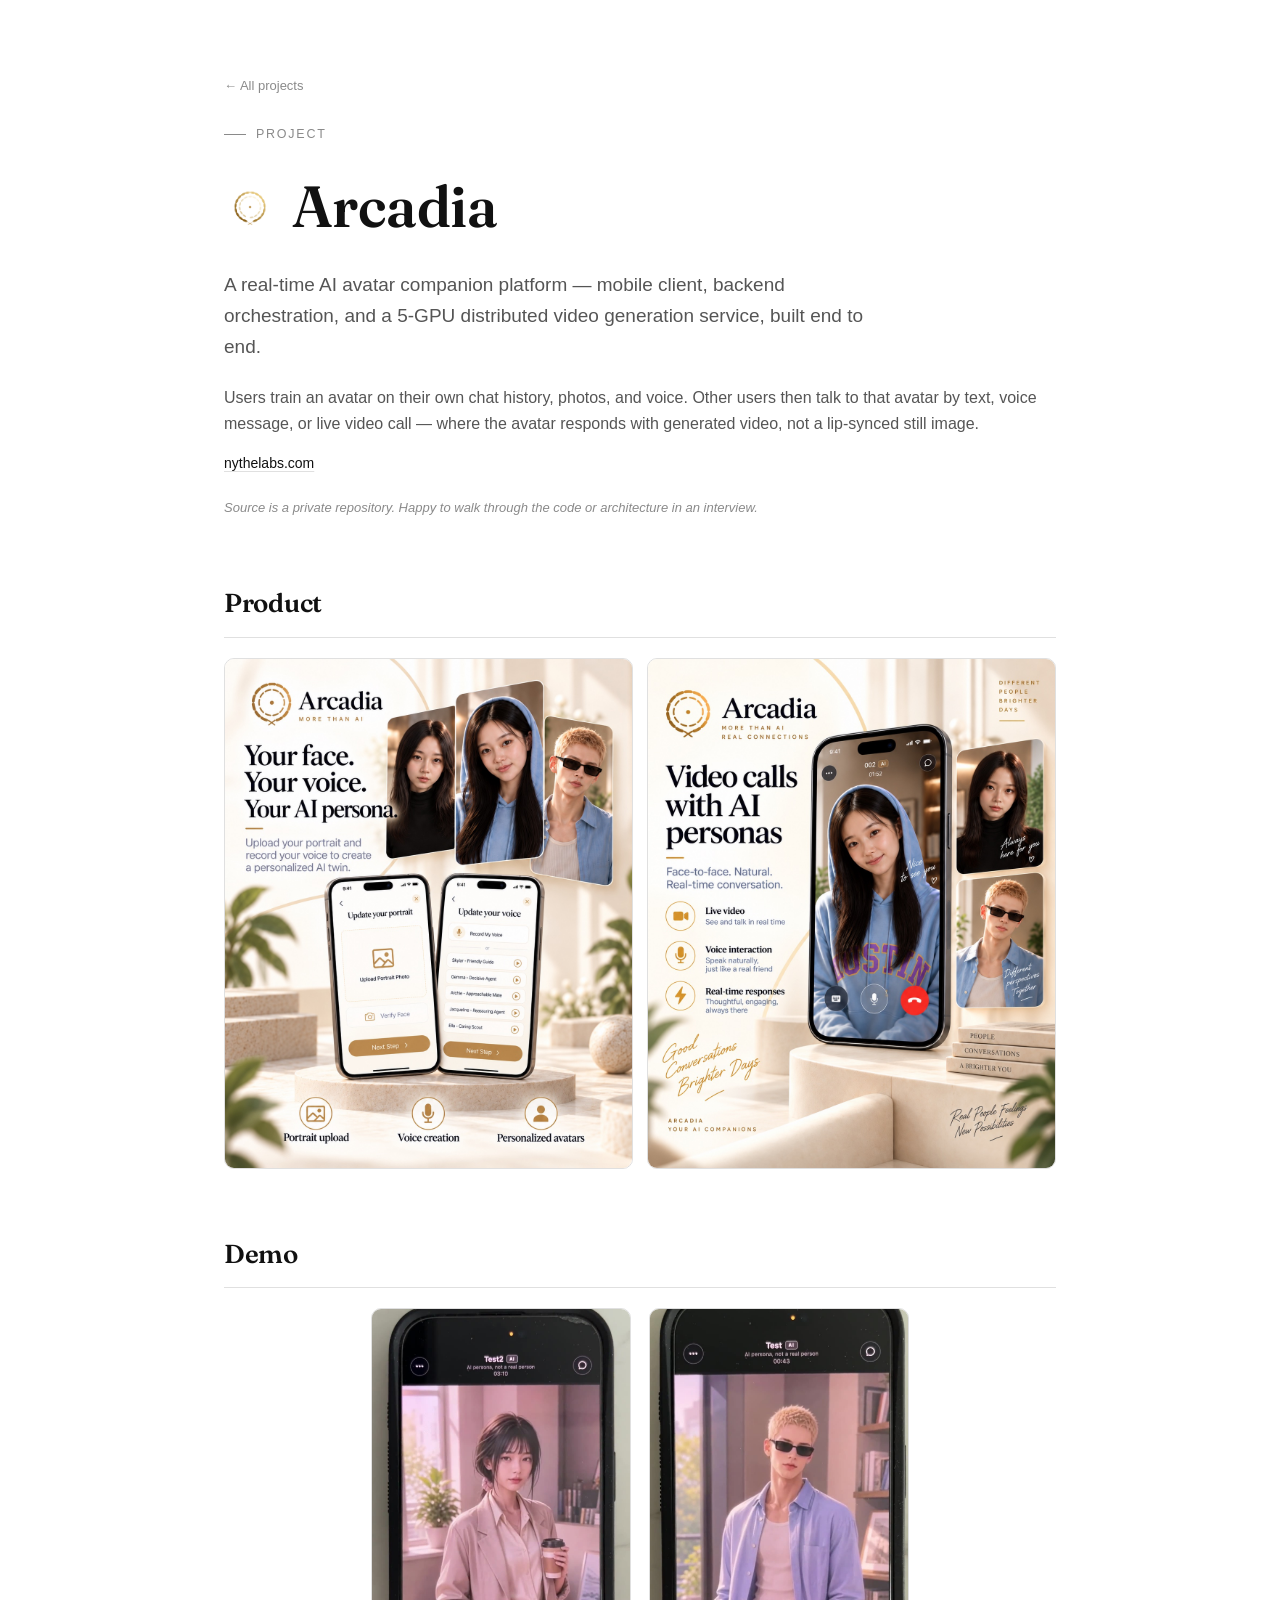
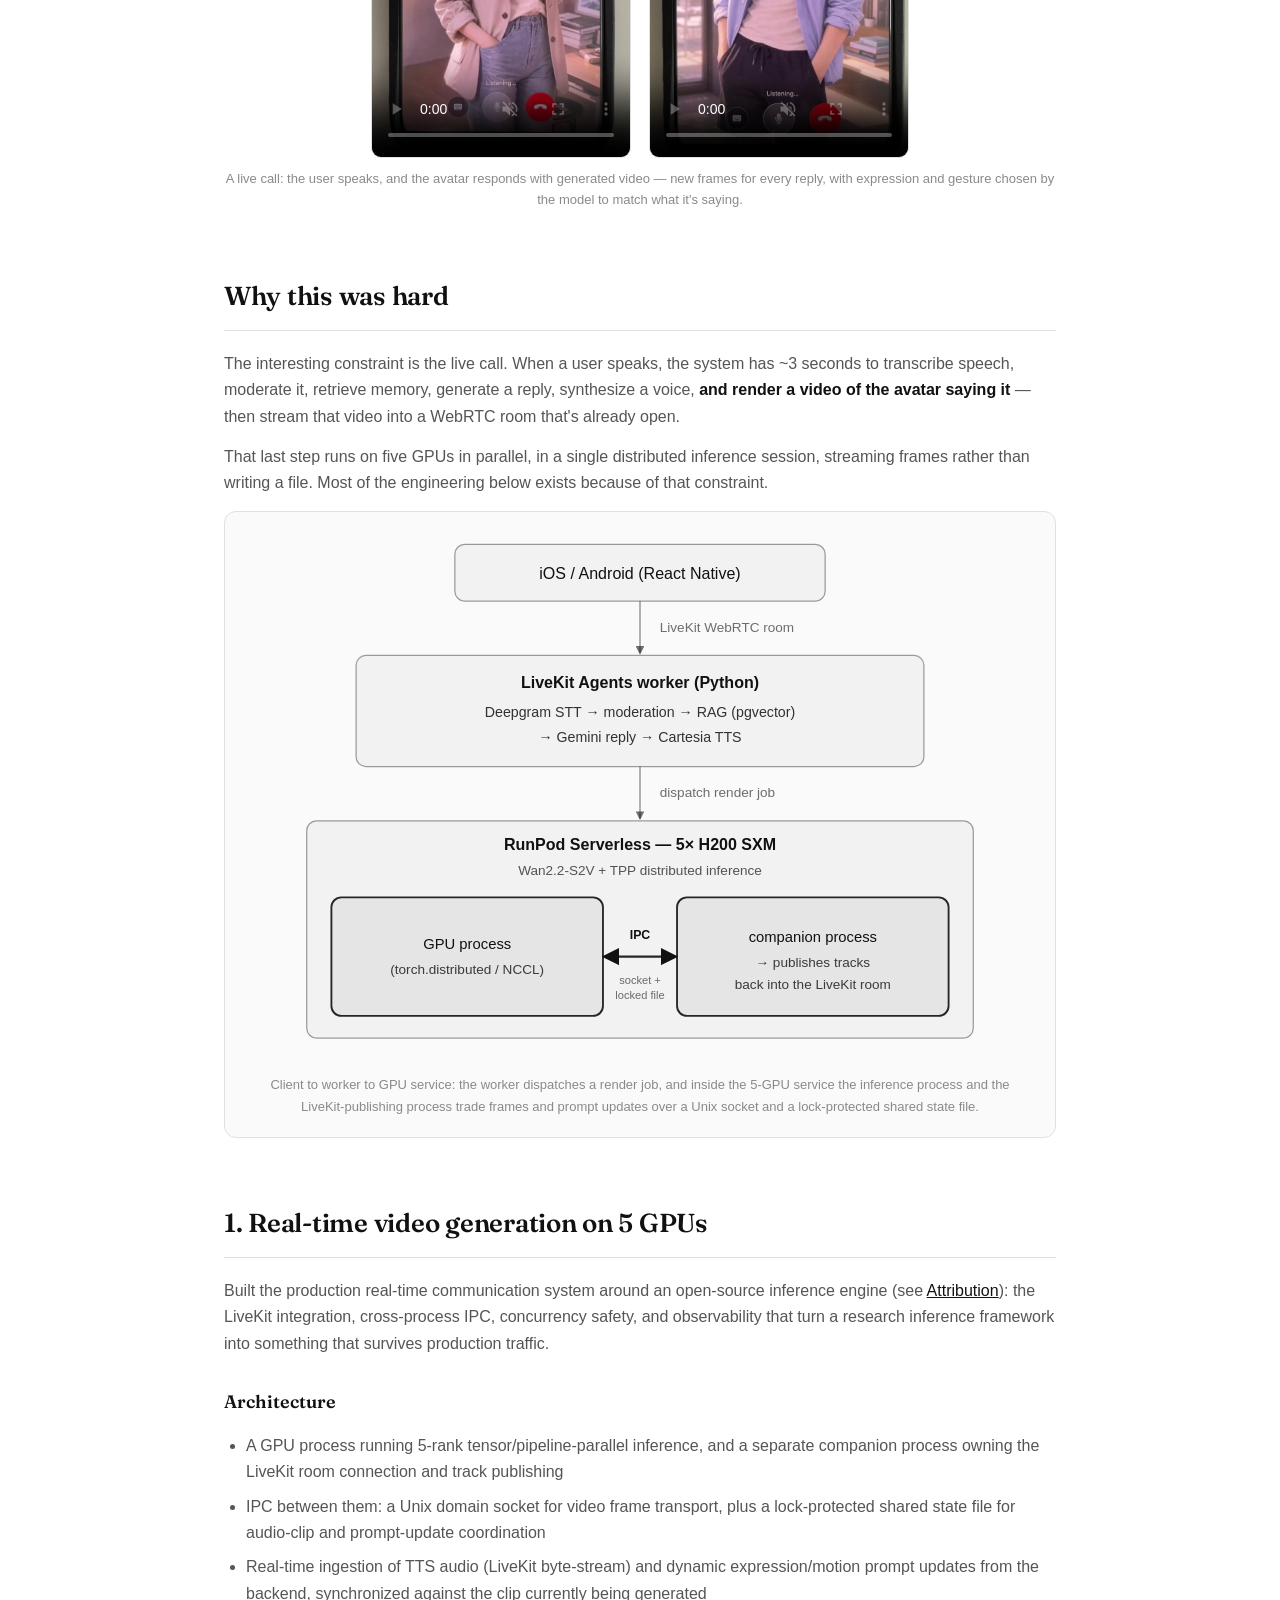
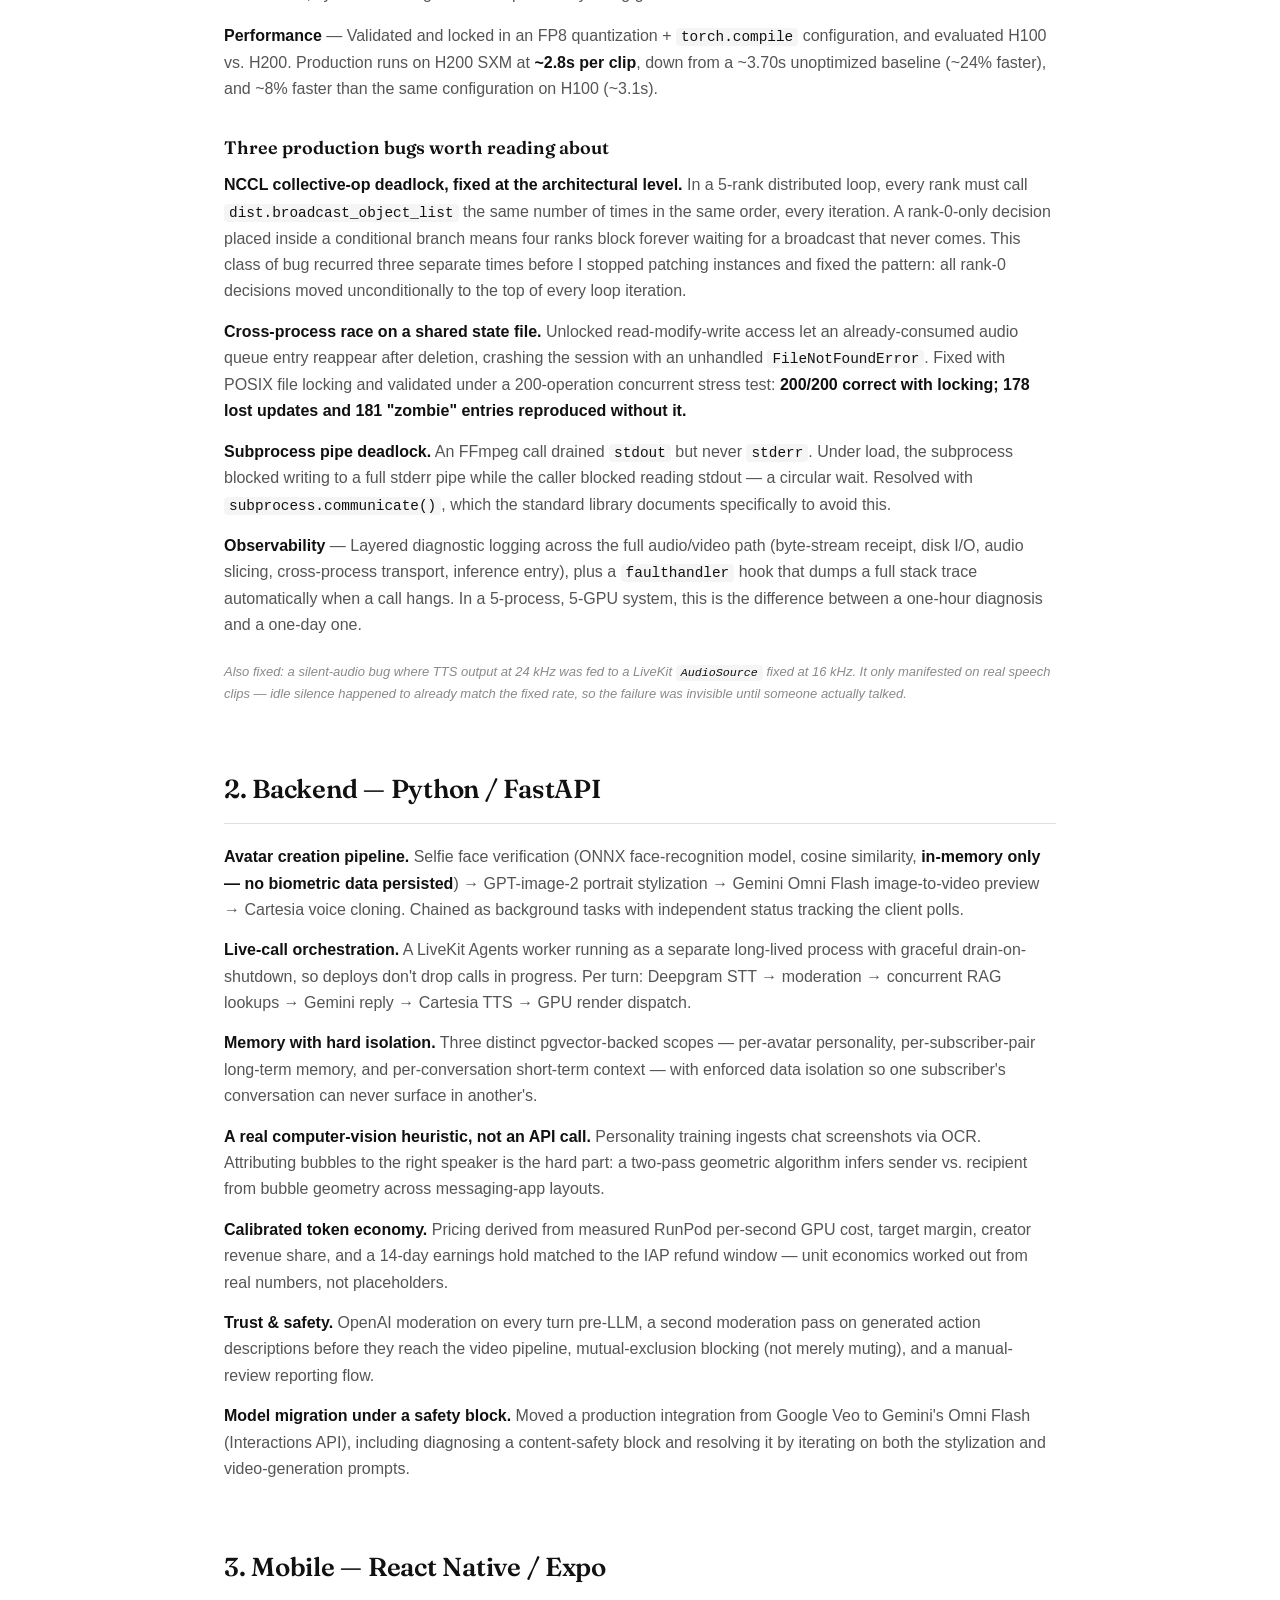
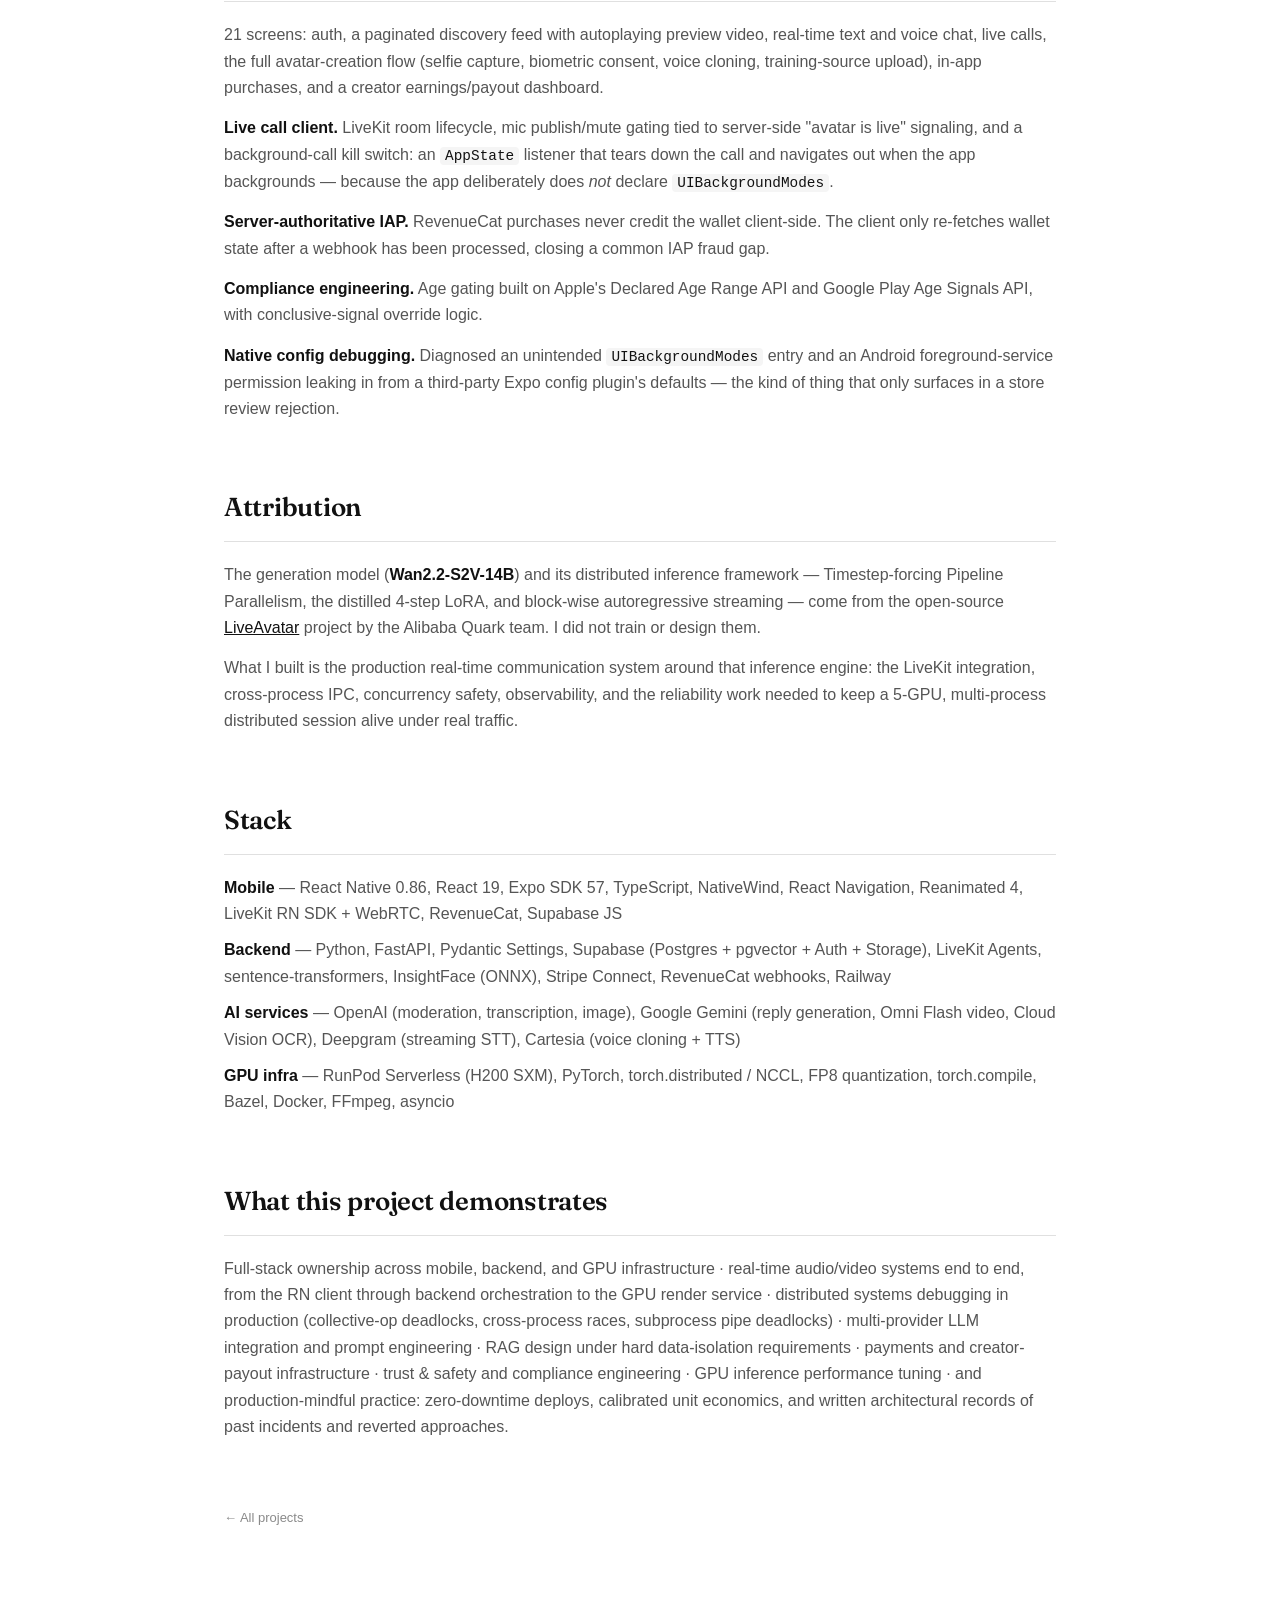
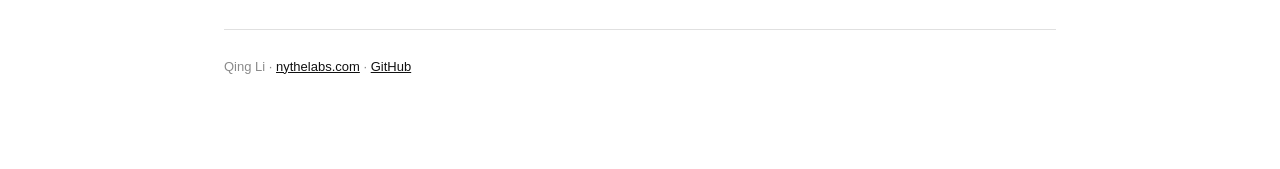
==== projects/arcadia.html @ d819d764 "Update portfolio github page with arcadia project" ====
<!doctype html>
<html lang="en">
<head>
<meta charset="UTF-8" />
<meta name="viewport" content="width=device-width, initial-scale=1" />
<title>Arcadia — Qing Li</title>
<meta name="description" content="Arcadia: a real-time AI avatar companion platform — mobile client, backend orchestration, and a 5-GPU distributed video generation service, built end to end." />
<link rel="icon" href="../assets/icons/arcadia-icon-64.png" />
<link rel="preconnect" href="https://fonts.googleapis.com" />
<link rel="preconnect" href="https://fonts.gstatic.com" crossorigin />
<link rel="stylesheet" href="https://fonts.googleapis.com/css2?family=Fraunces:opsz,wght@9..144,500;9..144,600;9..144,700&display=swap" />
<link rel="stylesheet" href="../assets/style.css" />
</head>
<body>
<div class="wrap">

  <a class="back-link" href="../index.html">← All projects</a>

  <header class="hero">
    <p class="eyebrow">Project</p>
    <div class="title-row">
      <div class="app-icon"><img src="../assets/icons/arcadia-icon-256.png" alt="Arcadia app icon" /></div>
      <h1>Arcadia</h1>
    </div>
    <p class="tagline">A real-time AI avatar companion platform — mobile client, backend orchestration, and a 5-GPU distributed video generation service, built end to end.</p>
    <p style="color:var(--text-dim)">Users train an avatar on their own chat history, photos, and voice. Other users then talk to that avatar by text, voice message, or live video call — where the avatar responds with generated video, not a lip-synced still image.</p>
    <div class="links">
      <a href="https://nythelabs.com">nythelabs.com</a>
    </div>
    <p class="note">Source is a private repository. Happy to walk through the code or architecture in an interview.</p>
  </header>

  <section id="screenshots">
    <h2>Product</h2>
    <div class="shot-grid">
      <img src="../assets/arcadia/product-1.jpg" alt="Arcadia avatar creation flow: portrait upload and voice selection" />
      <img src="../assets/arcadia/product-2.jpg" alt="Arcadia live video call screen with an AI persona" />
    </div>
  </section>

  <section id="demo">
    <h2>Demo</h2>
    <div class="video-grid">
      <figure>
        <div class="video-box">
          <video src="../assets/arcadia/demo-1.mp4" poster="../assets/arcadia/demo-1-poster.jpg" controls muted playsinline preload="metadata"></video>
        </div>
      </figure>
      <figure>
        <div class="video-box">
          <video src="../assets/arcadia/demo-2.mp4" poster="../assets/arcadia/demo-2-poster.jpg" controls muted playsinline preload="metadata"></video>
        </div>
      </figure>
    </div>
    <figcaption>A live call: the user speaks, and the avatar responds with generated video — new frames for every reply, with expression and gesture chosen by the model to match what it's saying.</figcaption>
  </section>

  <section id="why">
    <h2>Why this was hard</h2>
    <p>The interesting constraint is the live call. When a user speaks, the system has ~3 seconds to transcribe speech, moderate it, retrieve memory, generate a reply, synthesize a voice, <strong>and render a video of the avatar saying it</strong> — then stream that video into a WebRTC room that's already open.</p>
    <p>That last step runs on five GPUs in parallel, in a single distributed inference session, streaming frames rather than writing a file. Most of the engineering below exists because of that constraint.</p>

    <figure class="diagram-figure">
      <svg viewBox="0 0 640 420" role="img" aria-label="A user's phone connects over a LiveKit WebRTC room to a Python worker, which runs STT, moderation, retrieval and reply generation, then dispatches a render job to a 5-GPU RunPod service where a GPU process and a companion process exchange frames over IPC before the companion publishes video back into the same call.">
        <defs>
          <marker id="arrow" viewBox="0 0 10 10" refX="8" refY="5" markerWidth="7" markerHeight="7" orient="auto-start-reverse">
            <path d="M0,0 L10,5 L0,10 z" fill="currentColor" opacity=".6"/>
          </marker>
          <marker id="arrow-accent" viewBox="0 0 10 10" refX="8" refY="5" markerWidth="8" markerHeight="8" orient="auto-start-reverse">
            <path d="M0,0 L10,5 L0,10 z" fill="currentColor"/>
          </marker>
        </defs>

        <!-- client -->
        <rect class="box" x="170" y="10" width="300" height="46" rx="8"/>
        <text x="320" y="38" text-anchor="middle" font-size="13">iOS / Android (React Native)</text>

        <!-- arrow: client -> worker -->
        <line class="flow-line" x1="320" y1="56" x2="320" y2="98" marker-end="url(#arrow)"/>
        <text class="label" x="336" y="81" font-size="11">LiveKit WebRTC room</text>

        <!-- worker -->
        <rect class="box" x="90" y="100" width="460" height="90" rx="8"/>
        <text x="320" y="126" text-anchor="middle" font-size="13" font-weight="600">LiveKit Agents worker (Python)</text>
        <text x="320" y="150" text-anchor="middle" font-size="11.5" opacity=".85">Deepgram STT → moderation → RAG (pgvector)</text>
        <text x="320" y="170" text-anchor="middle" font-size="11.5" opacity=".85">→ Gemini reply → Cartesia TTS</text>

        <!-- arrow: worker -> gpu -->
        <line class="flow-line" x1="320" y1="190" x2="320" y2="232" marker-end="url(#arrow)"/>
        <text class="label" x="336" y="215" font-size="11">dispatch render job</text>

        <!-- gpu outer -->
        <rect class="box" x="50" y="234" width="540" height="176" rx="8"/>
        <text x="320" y="258" text-anchor="middle" font-size="13" font-weight="600">RunPod Serverless — 5× H200 SXM</text>
        <text x="320" y="278" text-anchor="middle" font-size="11" opacity=".7">Wan2.2-S2V + TPP distributed inference</text>

        <!-- sub-box A: gpu process -->
        <rect class="box accent" x="70" y="296" width="220" height="96" rx="8"/>
        <text x="180" y="338" text-anchor="middle" font-size="12">GPU process</text>
        <text x="180" y="358" text-anchor="middle" font-size="11" opacity=".8">(torch.distributed / NCCL)</text>

        <!-- sub-box B: companion process -->
        <rect class="box accent" x="350" y="296" width="220" height="96" rx="8"/>
        <text x="460" y="332" text-anchor="middle" font-size="12">companion process</text>
        <text x="460" y="352" text-anchor="middle" font-size="11" opacity=".8">→ publishes tracks</text>
        <text x="460" y="370" text-anchor="middle" font-size="11" opacity=".8">back into the LiveKit room</text>

        <!-- IPC connector -->
        <line class="flow-line accent" x1="292" y1="344" x2="348" y2="344" marker-end="url(#arrow-accent)" marker-start="url(#arrow-accent)"/>
        <text x="320" y="330" text-anchor="middle" font-size="10" font-weight="600">IPC</text>
        <text class="label" x="320" y="366" text-anchor="middle" font-size="9">socket +</text>
        <text class="label" x="320" y="378" text-anchor="middle" font-size="9">locked file</text>
      </svg>
      <figcaption>Client to worker to GPU service: the worker dispatches a render job, and inside the 5-GPU service the inference process and the LiveKit-publishing process trade frames and prompt updates over a Unix socket and a lock-protected shared state file.</figcaption>
    </figure>
  </section>

  <section id="video-gen">
    <h2>1. Real-time video generation on 5 GPUs</h2>
    <p>Built the production real-time communication system around an open-source inference engine (see <a href="#attribution">Attribution</a>): the LiveKit integration, cross-process IPC, concurrency safety, and observability that turn a research inference framework into something that survives production traffic.</p>

    <h3>Architecture</h3>
    <ul>
      <li>A GPU process running 5-rank tensor/pipeline-parallel inference, and a separate companion process owning the LiveKit room connection and track publishing</li>
      <li>IPC between them: a Unix domain socket for video frame transport, plus a lock-protected shared state file for audio-clip and prompt-update coordination</li>
      <li>Real-time ingestion of TTS audio (LiveKit byte-stream) and dynamic expression/motion prompt updates from the backend, synchronized against the clip currently being generated</li>
    </ul>

    <p><strong>Performance</strong> — Validated and locked in an FP8 quantization + <code>torch.compile</code> configuration, and evaluated H100 vs. H200. Production runs on H200 SXM at <strong>~2.8s per clip</strong>, down from a ~3.70s unoptimized baseline (~24% faster), and ~8% faster than the same configuration on H100 (~3.1s).</p>

    <h3>Three production bugs worth reading about</h3>
    <p><strong>NCCL collective-op deadlock, fixed at the architectural level.</strong> In a 5-rank distributed loop, every rank must call <code>dist.broadcast_object_list</code> the same number of times in the same order, every iteration. A rank-0-only decision placed inside a conditional branch means four ranks block forever waiting for a broadcast that never comes. This class of bug recurred three separate times before I stopped patching instances and fixed the pattern: all rank-0 decisions moved unconditionally to the top of every loop iteration.</p>
    <p><strong>Cross-process race on a shared state file.</strong> Unlocked read-modify-write access let an already-consumed audio queue entry reappear after deletion, crashing the session with an unhandled <code>FileNotFoundError</code>. Fixed with POSIX file locking and validated under a 200-operation concurrent stress test: <strong>200/200 correct with locking; 178 lost updates and 181 "zombie" entries reproduced without it.</strong></p>
    <p><strong>Subprocess pipe deadlock.</strong> An FFmpeg call drained <code>stdout</code> but never <code>stderr</code>. Under load, the subprocess blocked writing to a full stderr pipe while the caller blocked reading stdout — a circular wait. Resolved with <code>subprocess.communicate()</code>, which the standard library documents specifically to avoid this.</p>

    <p><strong>Observability</strong> — Layered diagnostic logging across the full audio/video path (byte-stream receipt, disk I/O, audio slicing, cross-process transport, inference entry), plus a <code>faulthandler</code> hook that dumps a full stack trace automatically when a call hangs. In a 5-process, 5-GPU system, this is the difference between a one-hour diagnosis and a one-day one.</p>

    <p class="note">Also fixed: a silent-audio bug where TTS output at 24 kHz was fed to a LiveKit <code>AudioSource</code> fixed at 16 kHz. It only manifested on real speech clips — idle silence happened to already match the fixed rate, so the failure was invisible until someone actually talked.</p>
  </section>

  <section id="backend">
    <h2>2. Backend — Python / FastAPI</h2>
    <p><strong>Avatar creation pipeline.</strong> Selfie face verification (ONNX face-recognition model, cosine similarity, <strong>in-memory only — no biometric data persisted</strong>) → GPT-image-2 portrait stylization → Gemini Omni Flash image-to-video preview → Cartesia voice cloning. Chained as background tasks with independent status tracking the client polls.</p>
    <p><strong>Live-call orchestration.</strong> A LiveKit Agents worker running as a separate long-lived process with graceful drain-on-shutdown, so deploys don't drop calls in progress. Per turn: Deepgram STT → moderation → concurrent RAG lookups → Gemini reply → Cartesia TTS → GPU render dispatch.</p>
    <p><strong>Memory with hard isolation.</strong> Three distinct pgvector-backed scopes — per-avatar personality, per-subscriber-pair long-term memory, and per-conversation short-term context — with enforced data isolation so one subscriber's conversation can never surface in another's.</p>
    <p><strong>A real computer-vision heuristic, not an API call.</strong> Personality training ingests chat screenshots via OCR. Attributing bubbles to the right speaker is the hard part: a two-pass geometric algorithm infers sender vs. recipient from bubble geometry across messaging-app layouts.</p>
    <p><strong>Calibrated token economy.</strong> Pricing derived from measured RunPod per-second GPU cost, target margin, creator revenue share, and a 14-day earnings hold matched to the IAP refund window — unit economics worked out from real numbers, not placeholders.</p>
    <p><strong>Trust &amp; safety.</strong> OpenAI moderation on every turn pre-LLM, a second moderation pass on generated action descriptions before they reach the video pipeline, mutual-exclusion blocking (not merely muting), and a manual-review reporting flow.</p>
    <p><strong>Model migration under a safety block.</strong> Moved a production integration from Google Veo to Gemini's Omni Flash (Interactions API), including diagnosing a content-safety block and resolving it by iterating on both the stylization and video-generation prompts.</p>
  </section>

  <section id="mobile">
    <h2>3. Mobile — React Native / Expo</h2>
    <p>21 screens: auth, a paginated discovery feed with autoplaying preview video, real-time text and voice chat, live calls, the full avatar-creation flow (selfie capture, biometric consent, voice cloning, training-source upload), in-app purchases, and a creator earnings/payout dashboard.</p>
    <p><strong>Live call client.</strong> LiveKit room lifecycle, mic publish/mute gating tied to server-side "avatar is live" signaling, and a background-call kill switch: an <code>AppState</code> listener that tears down the call and navigates out when the app backgrounds — because the app deliberately does <em>not</em> declare <code>UIBackgroundModes</code>.</p>
    <p><strong>Server-authoritative IAP.</strong> RevenueCat purchases never credit the wallet client-side. The client only re-fetches wallet state after a webhook has been processed, closing a common IAP fraud gap.</p>
    <p><strong>Compliance engineering.</strong> Age gating built on Apple's Declared Age Range API and Google Play Age Signals API, with conclusive-signal override logic.</p>
    <p><strong>Native config debugging.</strong> Diagnosed an unintended <code>UIBackgroundModes</code> entry and an Android foreground-service permission leaking in from a third-party Expo config plugin's defaults — the kind of thing that only surfaces in a store review rejection.</p>
  </section>

  <section id="attribution">
    <h2>Attribution</h2>
    <p>The generation model (<strong>Wan2.2-S2V-14B</strong>) and its distributed inference framework — Timestep-forcing Pipeline Parallelism, the distilled 4-step LoRA, and block-wise autoregressive streaming — come from the open-source <a href="https://github.com/Alibaba-Quark/LiveAvatar">LiveAvatar</a> project by the Alibaba Quark team. I did not train or design them.</p>
    <p>What I built is the production real-time communication system around that inference engine: the LiveKit integration, cross-process IPC, concurrency safety, observability, and the reliability work needed to keep a 5-GPU, multi-process distributed session alive under real traffic.</p>
  </section>

  <section id="stack">
    <h2>Stack</h2>
    <p class="stack-row"><b>Mobile</b> — React Native 0.86, React 19, Expo SDK 57, TypeScript, NativeWind, React Navigation, Reanimated 4, LiveKit RN SDK + WebRTC, RevenueCat, Supabase JS</p>
    <p class="stack-row"><b>Backend</b> — Python, FastAPI, Pydantic Settings, Supabase (Postgres + pgvector + Auth + Storage), LiveKit Agents, sentence-transformers, InsightFace (ONNX), Stripe Connect, RevenueCat webhooks, Railway</p>
    <p class="stack-row"><b>AI services</b> — OpenAI (moderation, transcription, image), Google Gemini (reply generation, Omni Flash video, Cloud Vision OCR), Deepgram (streaming STT), Cartesia (voice cloning + TTS)</p>
    <p class="stack-row"><b>GPU infra</b> — RunPod Serverless (H200 SXM), PyTorch, torch.distributed / NCCL, FP8 quantization, torch.compile, Bazel, Docker, FFmpeg, asyncio</p>
  </section>

  <section id="demonstrates">
    <h2>What this project demonstrates</h2>
    <p>Full-stack ownership across mobile, backend, and GPU infrastructure · real-time audio/video systems end to end, from the RN client through backend orchestration to the GPU render service · distributed systems debugging in production (collective-op deadlocks, cross-process races, subprocess pipe deadlocks) · multi-provider LLM integration and prompt engineering · RAG design under hard data-isolation requirements · payments and creator-payout infrastructure · trust &amp; safety and compliance engineering · GPU inference performance tuning · and production-mindful practice: zero-downtime deploys, calibrated unit economics, and written architectural records of past incidents and reverted approaches.</p>
  </section>

  <a class="back-link" href="../index.html">← All projects</a>

  <footer>
    Qing Li · <a href="https://nythelabs.com">nythelabs.com</a> · <a href="https://github.com/nythe-labs">GitHub</a>
  </footer>

</div>
</body>
</html>
---- assets/style.css ----
:root{
  --bg:#ffffff;
  --bg-elev:#fafafa;
  --bg-elev-2:#f2f2f2;
  --border:#e0e0e0;
  --text:#111111;
  --text-dim:#555555;
  --text-faint:#8a8a8a;
  --code-bg:#f5f5f5;
  --shadow:none;
  --max-w:880px;
  --font-display:"Fraunces","Iowan Old Style",Georgia,serif;
}
@media (prefers-color-scheme: dark){
  :root{
    --bg:#0a0a0a;
    --bg-elev:#141414;
    --bg-elev-2:#1c1c1c;
    --border:#2a2a2a;
    --text:#f2f2f2;
    --text-dim:#a8a8a8;
    --text-faint:#767676;
    --code-bg:#121212;
  }
}
*{box-sizing:border-box;}
html,body{margin:0;padding:0;}
body{
  background:var(--bg);
  color:var(--text);
  font-family:-apple-system,BlinkMacSystemFont,"Segoe UI",Helvetica,Arial,sans-serif;
  line-height:1.65;
  -webkit-font-smoothing:antialiased;
}
.wrap{max-width:var(--max-w);margin:0 auto;padding:72px 24px 96px;}
a{color:var(--text);}
::selection{background:var(--border);}

.eyebrow{
  color:var(--text-faint);
  font-size:12.5px;
  letter-spacing:.14em;
  text-transform:uppercase;
  margin:0 0 14px;
  display:flex;
  align-items:center;
  gap:10px;
}
.eyebrow::before{
  content:"";
  width:22px;height:1px;
  background:var(--text-faint);
  display:inline-block;
}
h1{
  font-family:var(--font-display);
  font-weight:600;
  font-size:clamp(38px,6vw,58px);
  margin:0 0 16px;
  letter-spacing:-.01em;
  color:var(--text);
}
.tagline{color:var(--text-dim);font-size:19px;max-width:640px;margin:0 0 22px;}
.links{display:flex;gap:20px;flex-wrap:wrap;font-size:14px;}
.links a{text-decoration:underline;text-decoration-color:var(--border);text-underline-offset:3px;}
.links a:hover{text-decoration-color:currentColor;}
.note{color:var(--text-faint);font-size:13px;font-style:italic;margin-top:22px;}

section{margin:64px 0;}
h2{
  font-family:var(--font-display);
  font-weight:600;
  font-size:26px;
  letter-spacing:-.01em;
  margin:0 0 20px;
  padding-bottom:12px;
  border-bottom:1px solid var(--border);
  color:var(--text);
}
h3{font-family:var(--font-display);font-weight:600;font-size:18px;margin:30px 0 10px;color:var(--text);}
p{color:var(--text-dim);margin:0 0 14px;}
strong{color:var(--text);}

pre{
  background:var(--code-bg);
  border:1px solid var(--border);
  border-radius:10px;
  padding:18px;
  overflow-x:auto;
  font-size:12.5px;
  line-height:1.5;
  color:var(--text-dim);
}
code{font-family:ui-monospace,SFMono-Regular,Menlo,Consolas,monospace;}
p code, li code{background:var(--code-bg);padding:1px 5px;border-radius:4px;font-size:.9em;color:var(--text);}

ul{color:var(--text-dim);padding-left:22px;}
li{margin-bottom:8px;}

.stack-row{margin-bottom:10px;}
.stack-row b{color:var(--text);}

footer{margin-top:72px;padding-top:26px;border-top:1px solid var(--border);color:var(--text-faint);font-size:13px;}

/* ---- landing page: project grid ---- */
.project-grid{display:grid;grid-template-columns:1fr;gap:22px;}
.project-card{
  --text:#231a0d;
  --text-dim:#4d4025;
  --text-faint:#7c6a45;
  --border:#d9c8a0;
  position:relative;
  display:flex;
  align-items:stretch;
  border-radius:16px;
  overflow:hidden;
  text-decoration:none;
  color:var(--text);
  background:rgba(244, 232, 208, 0.55);
  box-shadow:0 1px 3px rgba(0,0,0,.12), 0 8px 24px -12px rgba(0,0,0,.25);
  transition:box-shadow .15s ease;
}
.project-card:hover{box-shadow:0 1px 3px rgba(0,0,0,.14), 0 12px 28px -10px rgba(0,0,0,.32);}
.project-card .thumb{
  order:2;
  position:relative;
  flex:0 0 40%;
  background:transparent;
  overflow:hidden;
  -webkit-mask-image:linear-gradient(to right, transparent, black 7%);
  mask-image:linear-gradient(to right, transparent, black 7%);
}
.project-card .thumb img.cover{width:100%;height:100%;object-fit:cover;display:block;}
@media (max-width:560px){
  .project-card{flex-direction:column;}
  .project-card .thumb{
    flex:none;aspect-ratio:16/10;order:1;
    -webkit-mask-image:linear-gradient(to bottom, transparent, black 7%);
    mask-image:linear-gradient(to bottom, transparent, black 7%);
  }
  .project-card .body{order:2;}
}
.project-card .body{
  order:1;
  position:relative;
  flex:1;
  padding:24px;
  display:flex;
  flex-direction:column;
  justify-content:center;
}
.project-card .card-title-row{display:flex;align-items:center;gap:10px;margin-bottom:8px;}
.project-card .icon-badge{width:28px;height:28px;flex:none;}
.project-card .icon-badge img{width:100%;height:100%;object-fit:contain;display:block;}
.project-card h3{margin:0;font-size:19px;}
.project-card p{margin:0;font-size:14px;color:var(--text-dim);}
.project-card .tags{margin-top:14px;display:flex;gap:6px;flex-wrap:wrap;}
.project-card .tags span{
  font-size:11px;
  color:var(--text-faint);
  border:1px solid var(--border);
  border-radius:999px;
  padding:3px 9px;
}
.project-card.placeholder{
  display:flex;
  align-items:center;
  justify-content:center;
  min-height:160px;
  color:var(--text-faint);
  font-size:13px;
  border-style:dashed;
  background:transparent;
}
.project-card.placeholder:hover{border-color:var(--border);}

/* ---- project detail page ---- */
.back-link{display:inline-block;margin-bottom:28px;font-size:13px;color:var(--text-faint);text-decoration:none;}
.back-link:hover{color:var(--text);}

.title-row{display:flex;align-items:center;gap:16px;margin-bottom:14px;}
.title-row .app-icon{width:52px;height:52px;flex:none;}
.title-row .app-icon img{width:100%;height:100%;object-fit:contain;display:block;}
.title-row h1{margin:0;}

.video-grid{display:flex;flex-wrap:wrap;justify-content:center;gap:18px;}
.video-box{
  width:260px;
  aspect-ratio:960/1660;
  border-radius:10px;
  border:1px solid var(--border);
  background:#000;
  overflow:hidden;
}
.video-box video{width:100%;height:100%;object-fit:cover;display:block;}
figcaption{color:var(--text-faint);font-size:13px;margin-top:10px;text-align:center;}
figure{margin:0;}

.shot-grid{display:grid;grid-template-columns:repeat(auto-fit,minmax(200px,1fr));gap:14px;}
.shot-grid img{width:100%;display:block;border-radius:10px;border:1px solid var(--border);}
.shot-placeholder{
  border:1px dashed var(--border);
  border-radius:10px;
  padding:40px 16px;
  text-align:center;
  color:var(--text-faint);
  font-size:13px;
}

.diagram-figure{
  background:var(--bg-elev);
  border:1px solid var(--border);
  border-radius:12px;
  padding:20px;
}
.diagram-figure svg{max-width:100%;height:auto;display:block;margin:0 auto;}
.diagram-figure text{fill:currentColor;}
.diagram-figure .box{fill:currentColor;fill-opacity:.03;stroke:currentColor;stroke-opacity:.4;stroke-width:1;}
.diagram-figure .box.accent{stroke-opacity:.9;stroke-width:1.5;fill-opacity:.06;}
.diagram-figure .flow-line{stroke:currentColor;stroke-opacity:.5;fill:none;stroke-width:1;}
.diagram-figure .flow-line.accent{stroke-opacity:.9;stroke-width:1.75;}
.diagram-figure .label{fill:currentColor;opacity:.6;}
.diagram-figure figcaption{padding:14px 4px 0;}
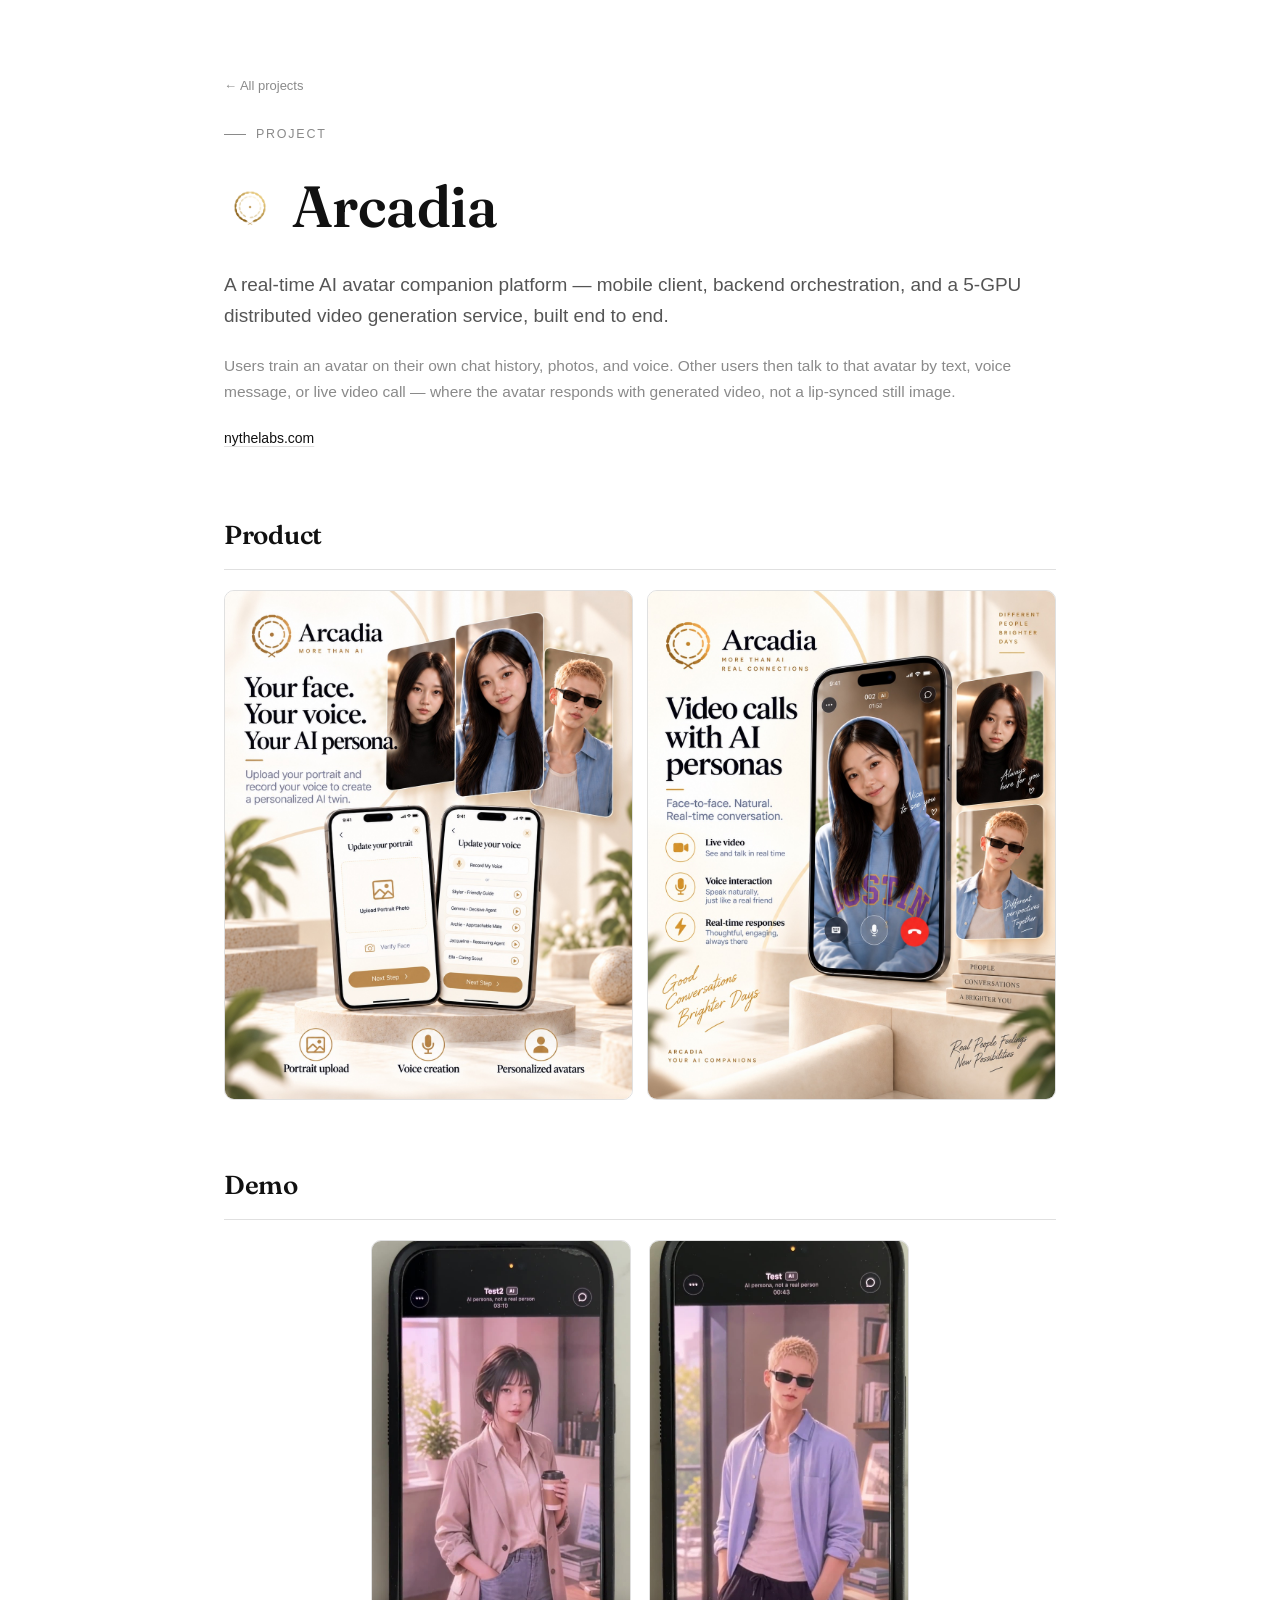
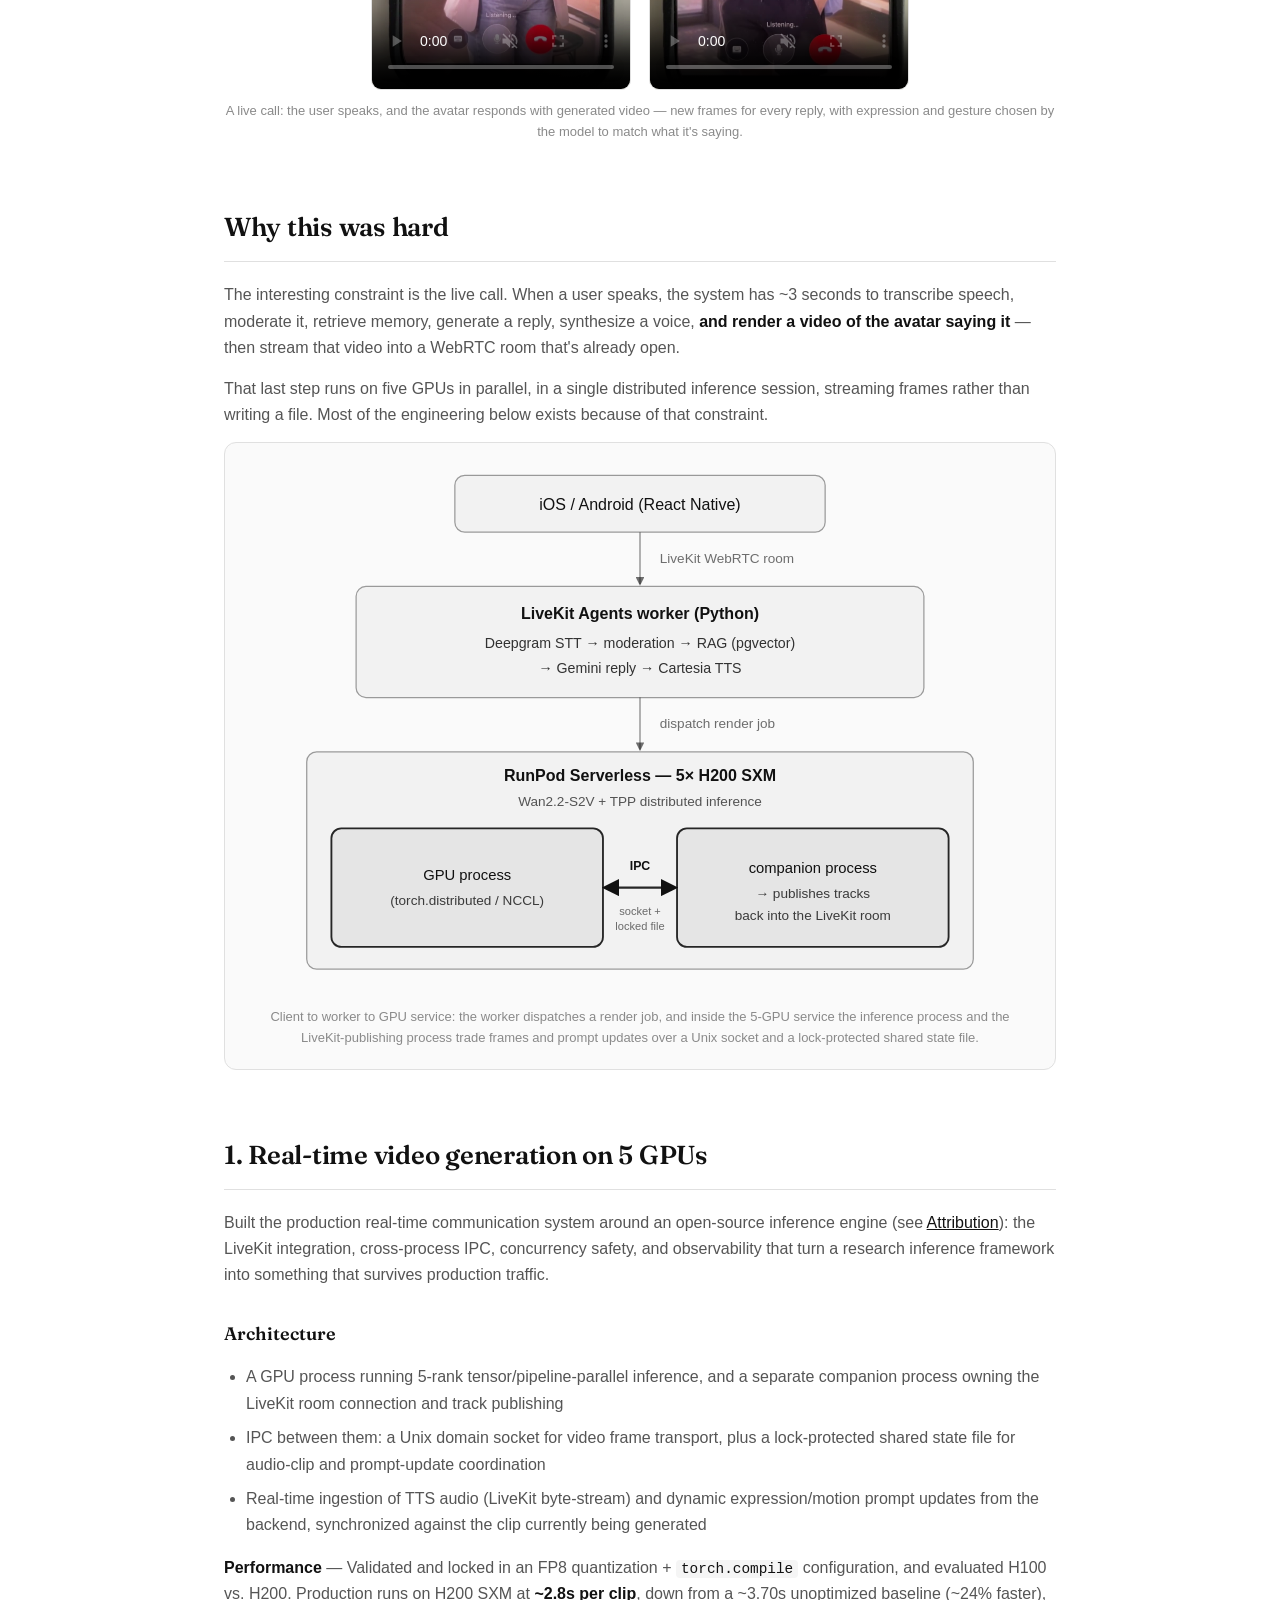
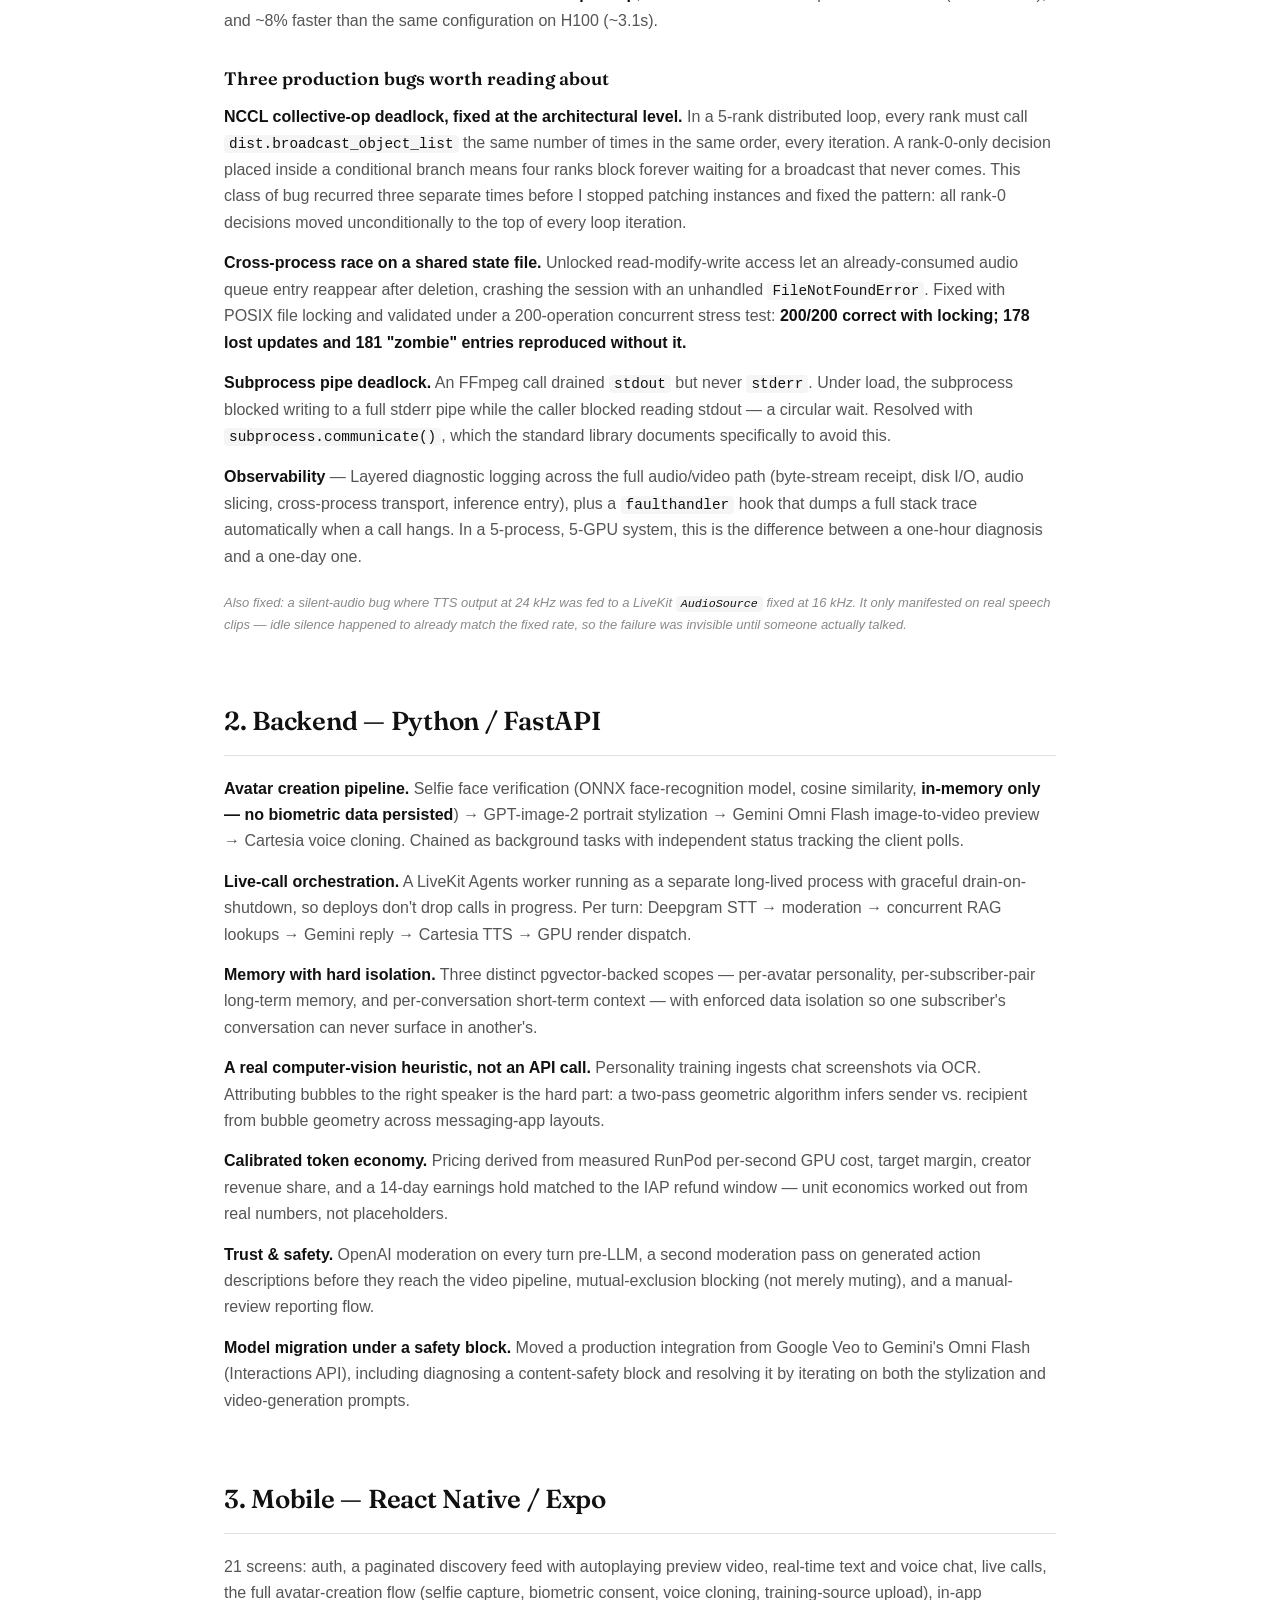
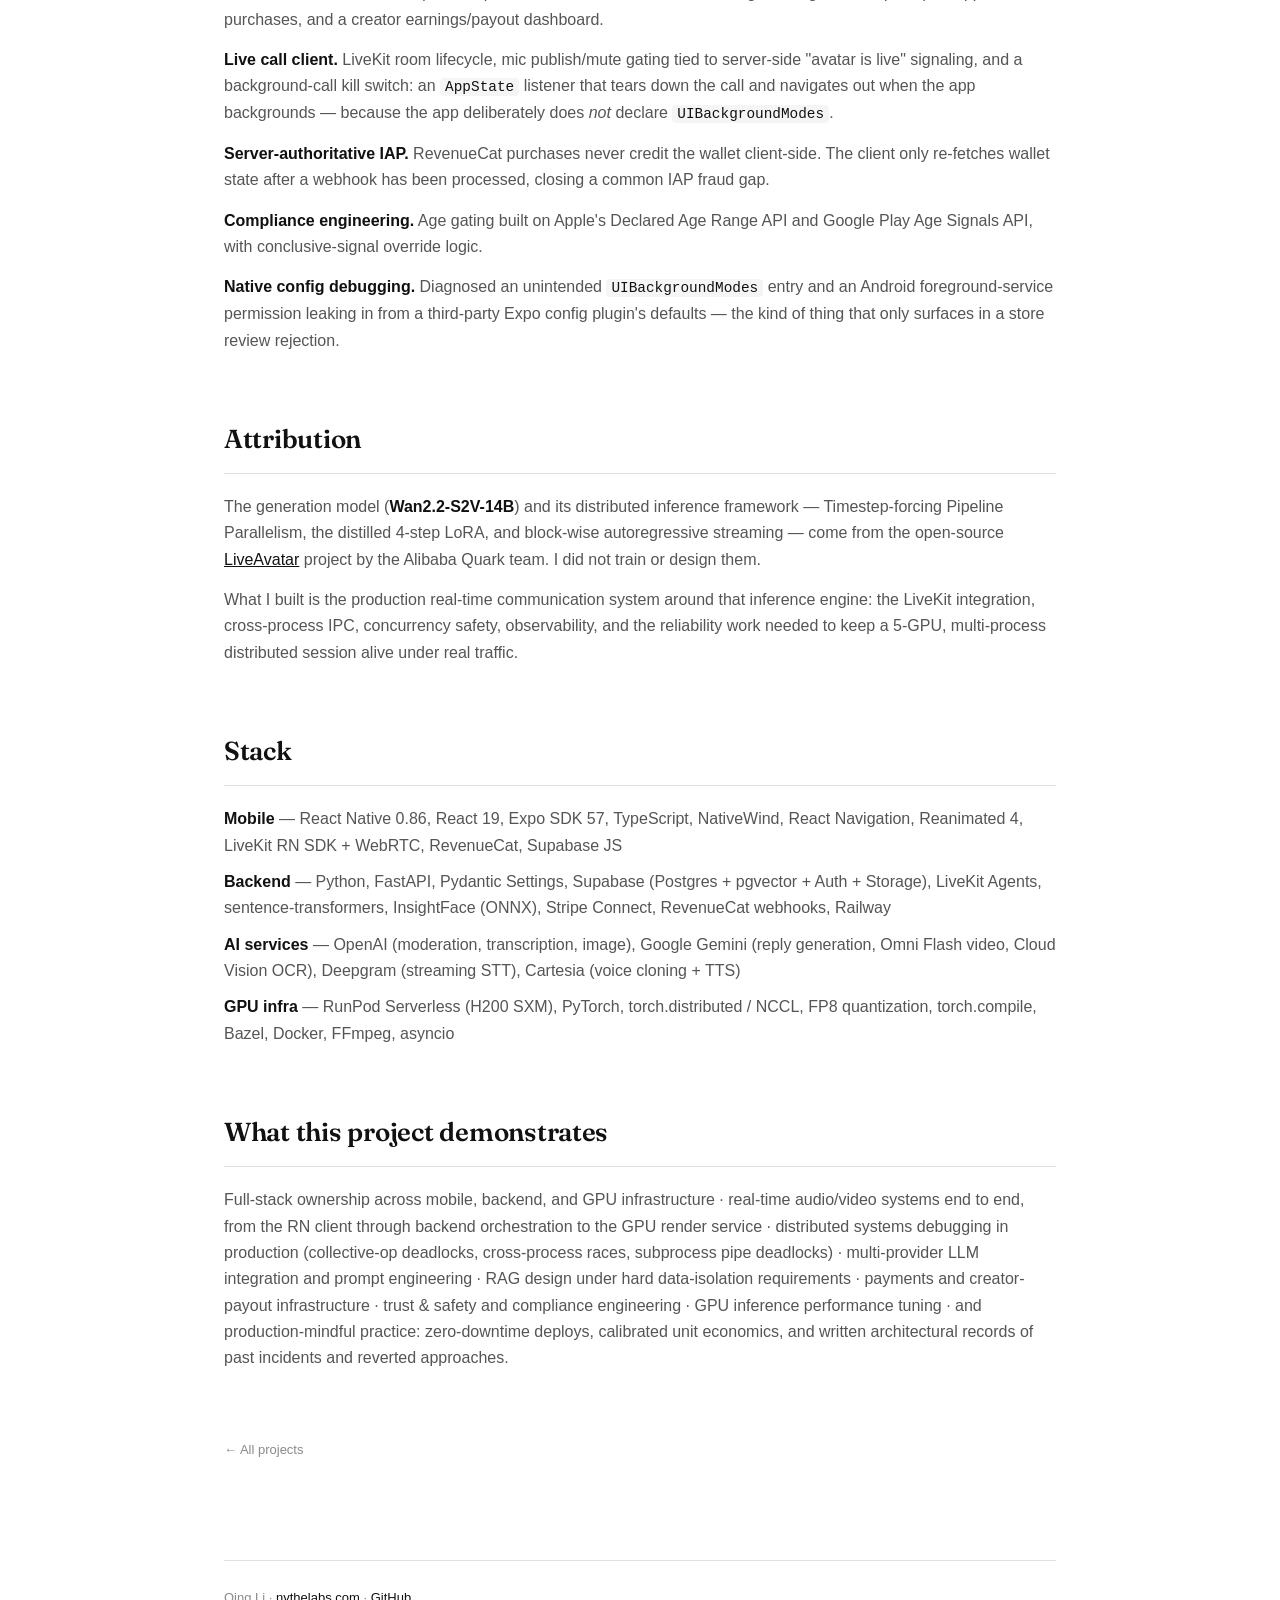
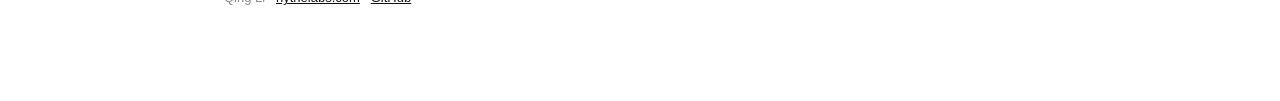
==== commit ac6ce258: "Refine Arcadia hero copy hierarchy" ====
--- a/projects/arcadia.html
+++ b/projects/arcadia.html
@@ -23,11 +23,10 @@
       <h1>Arcadia</h1>
     </div>
     <p class="tagline">A real-time AI avatar companion platform — mobile client, backend orchestration, and a 5-GPU distributed video generation service, built end to end.</p>
-    <p style="color:var(--text-dim)">Users train an avatar on their own chat history, photos, and voice. Other users then talk to that avatar by text, voice message, or live video call — where the avatar responds with generated video, not a lip-synced still image.</p>
+    <p class="lede">Users train an avatar on their own chat history, photos, and voice. Other users then talk to that avatar by text, voice message, or live video call — where the avatar responds with generated video, not a lip-synced still image.</p>
     <div class="links">
       <a href="https://nythelabs.com">nythelabs.com</a>
     </div>
-    <p class="note">Source is a private repository. Happy to walk through the code or architecture in an interview.</p>
   </header>
 
   <section id="screenshots">
--- a/assets/style.css
+++ b/assets/style.css
@@ -60,7 +60,8 @@
   letter-spacing:-.01em;
   color:var(--text);
 }
-.tagline{color:var(--text-dim);font-size:19px;max-width:640px;margin:0 0 22px;}
+.tagline{color:var(--text-dim);font-size:19px;max-width:100%;margin:0 0 22px;}
+.lede{color:var(--text-faint);font-size:15.5px;line-height:1.65;max-width:100%;margin:0 0 22px;}
 .links{display:flex;gap:20px;flex-wrap:wrap;font-size:14px;}
 .links a{text-decoration:underline;text-decoration-color:var(--border);text-underline-offset:3px;}
 .links a:hover{text-decoration-color:currentColor;}
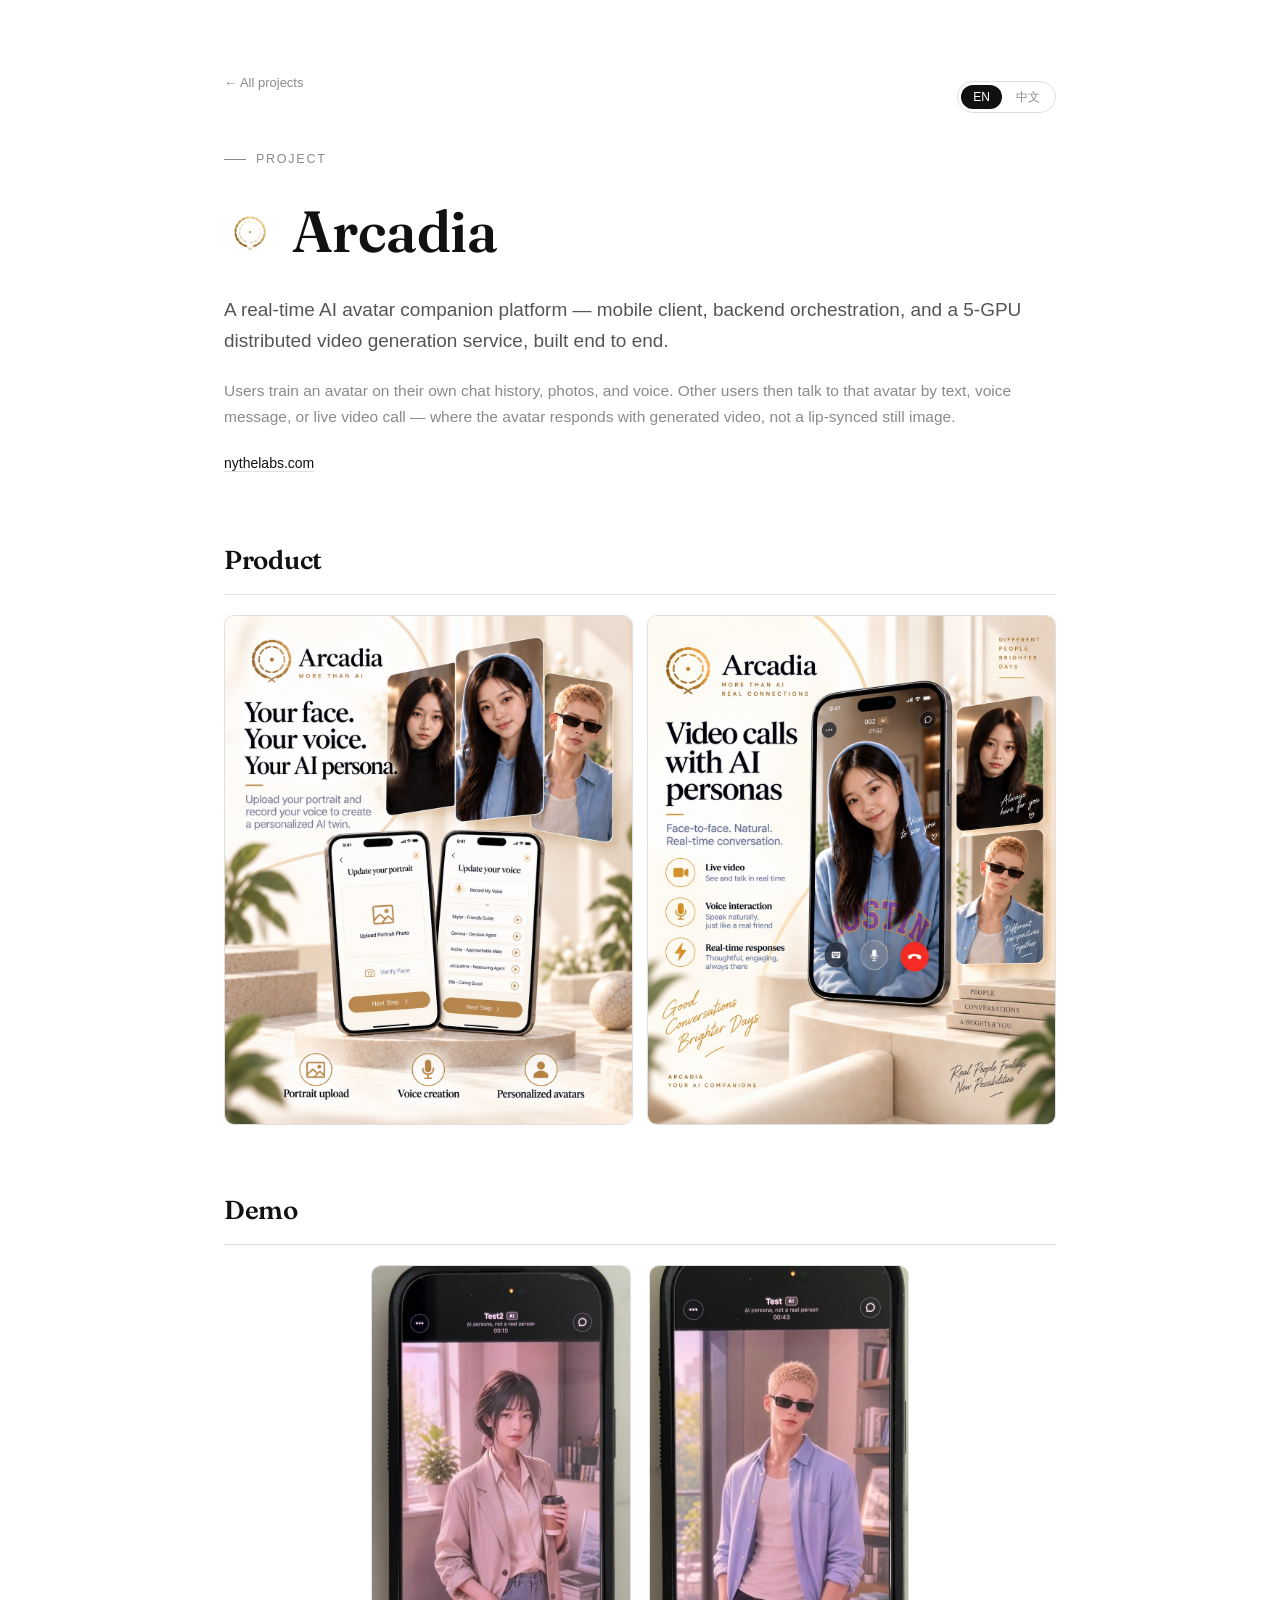
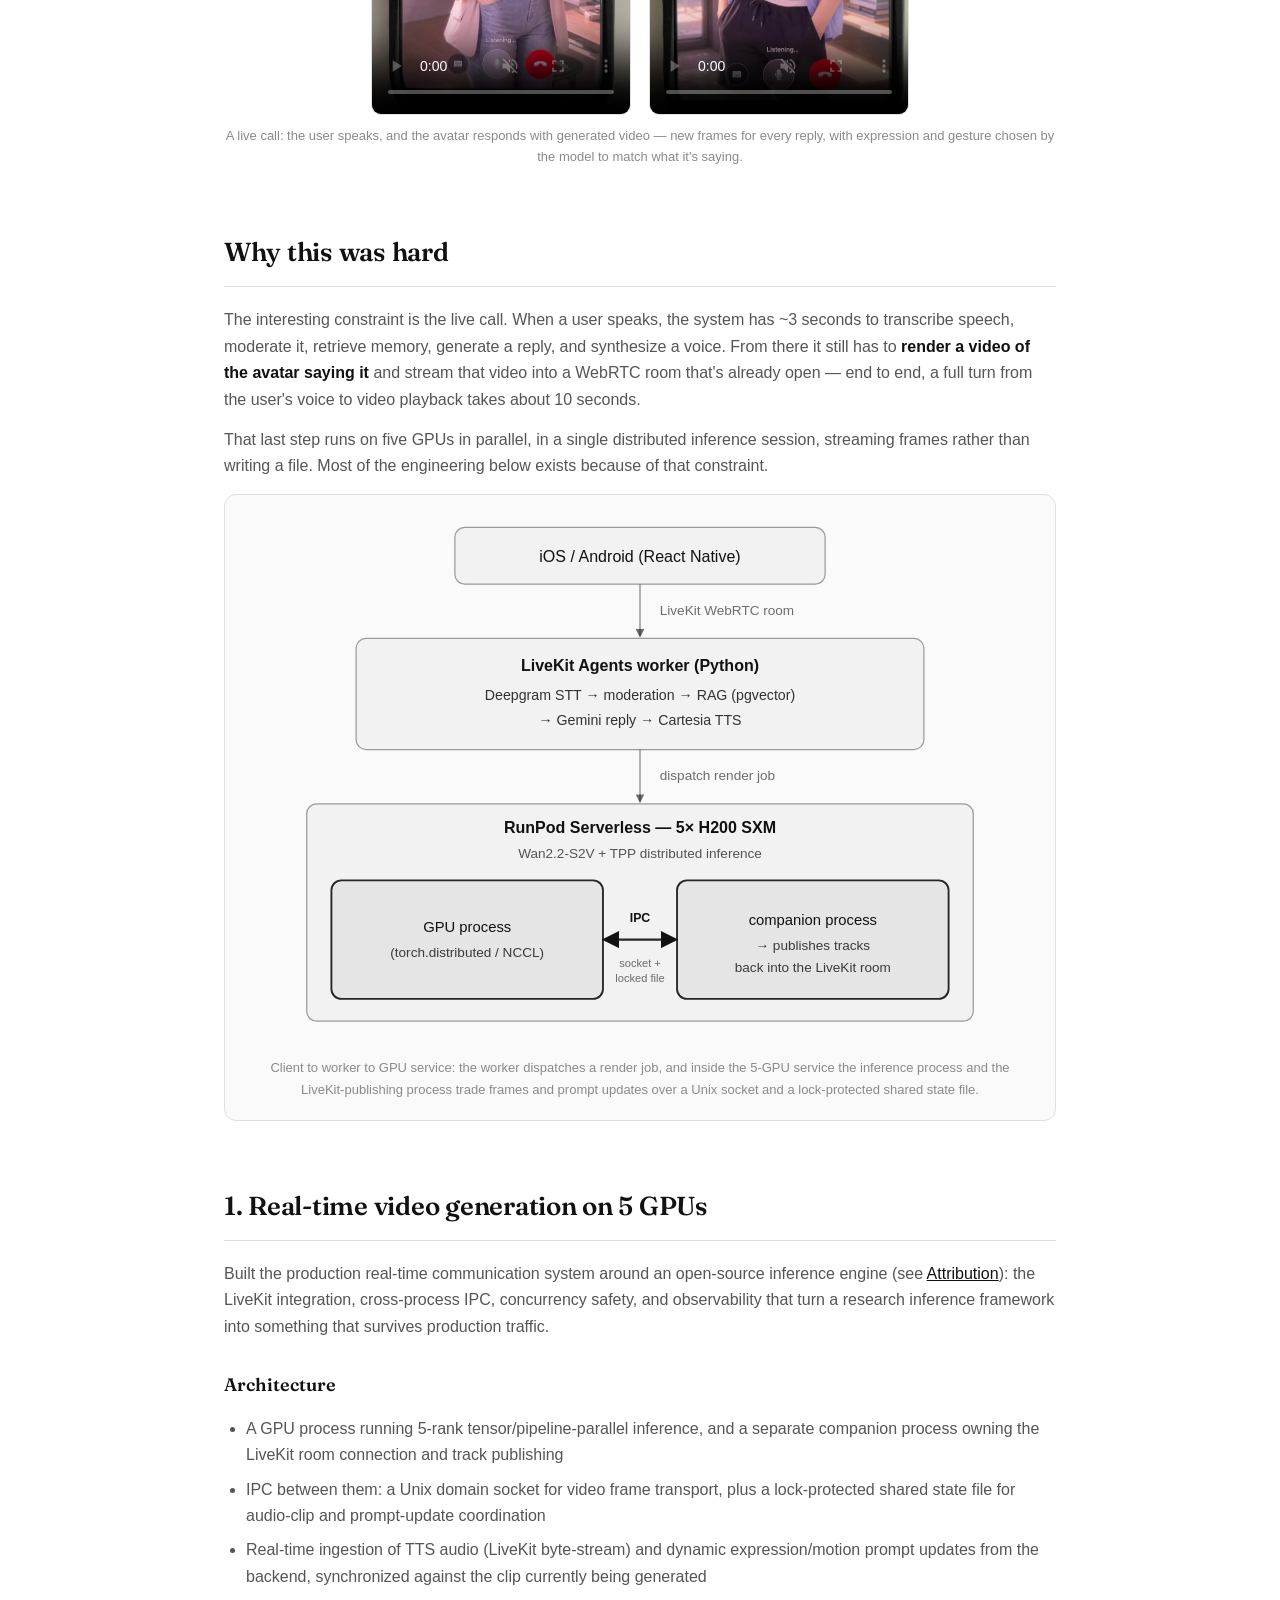
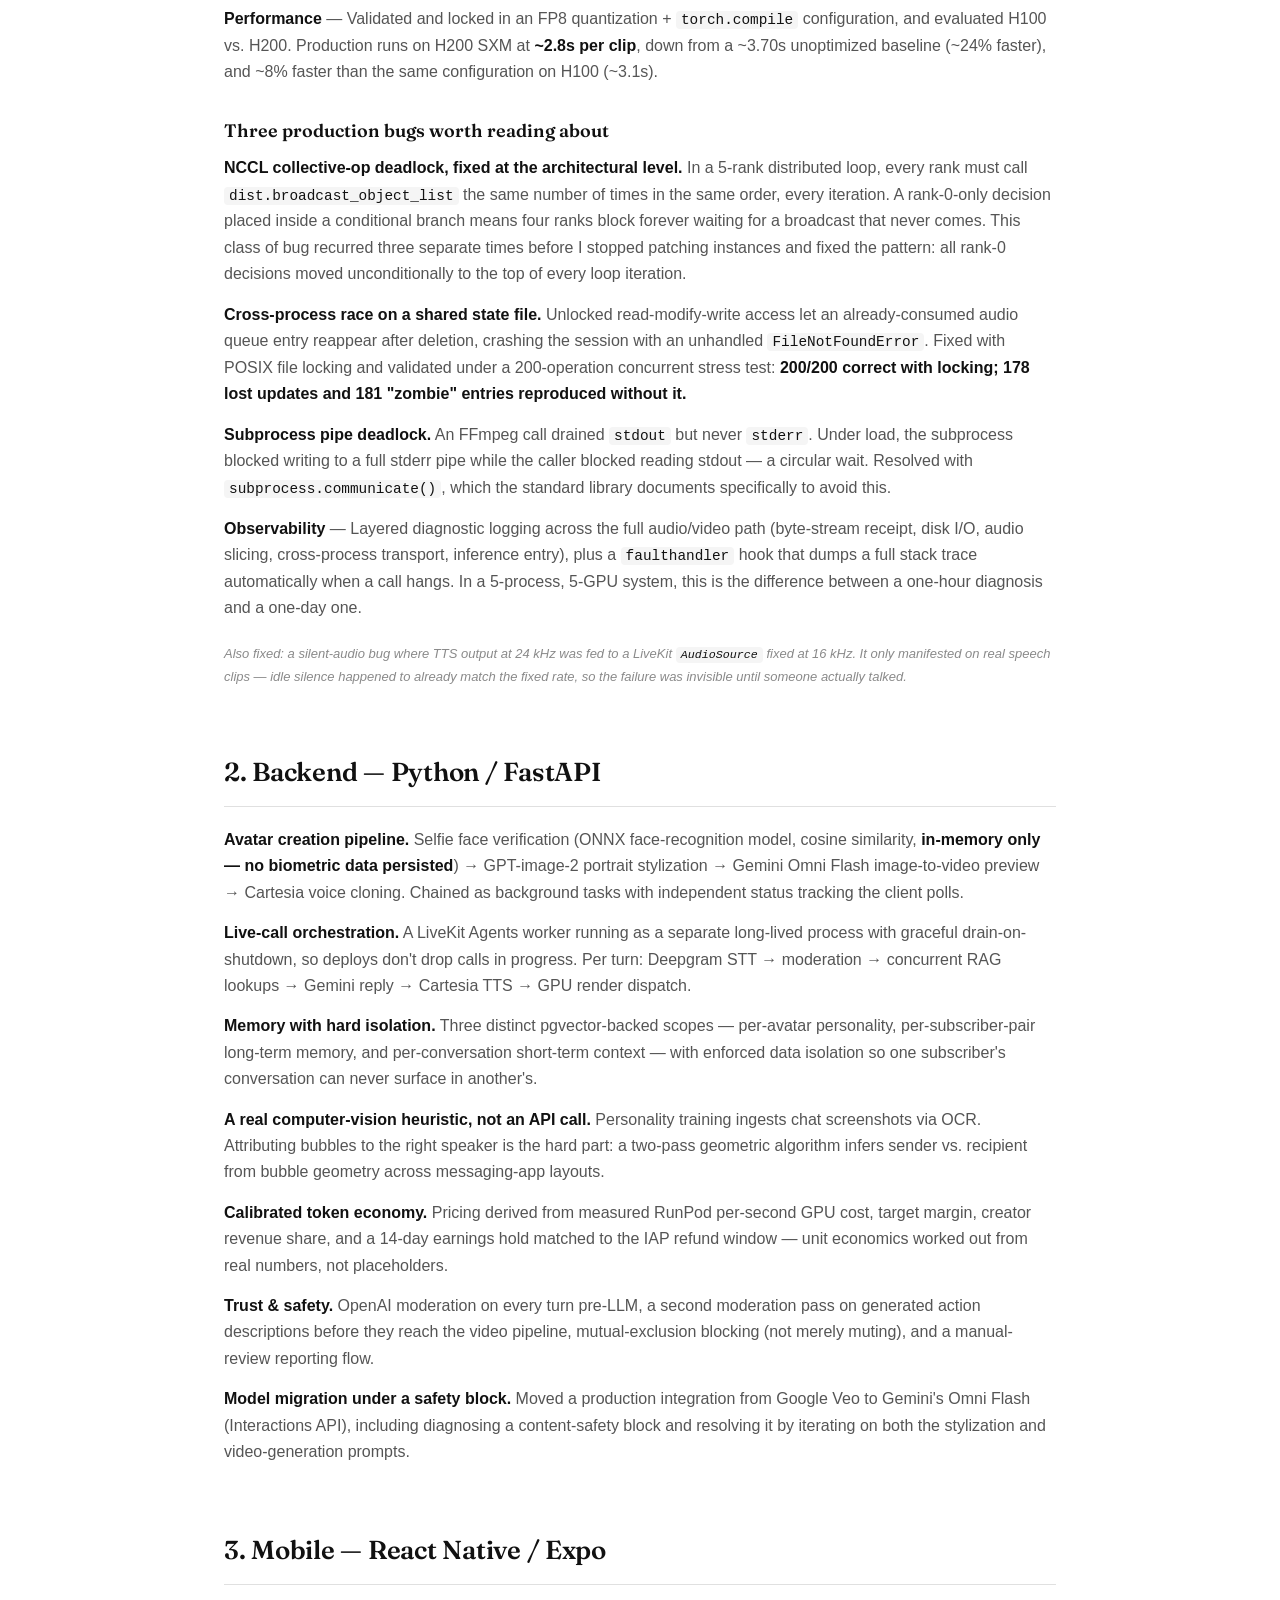
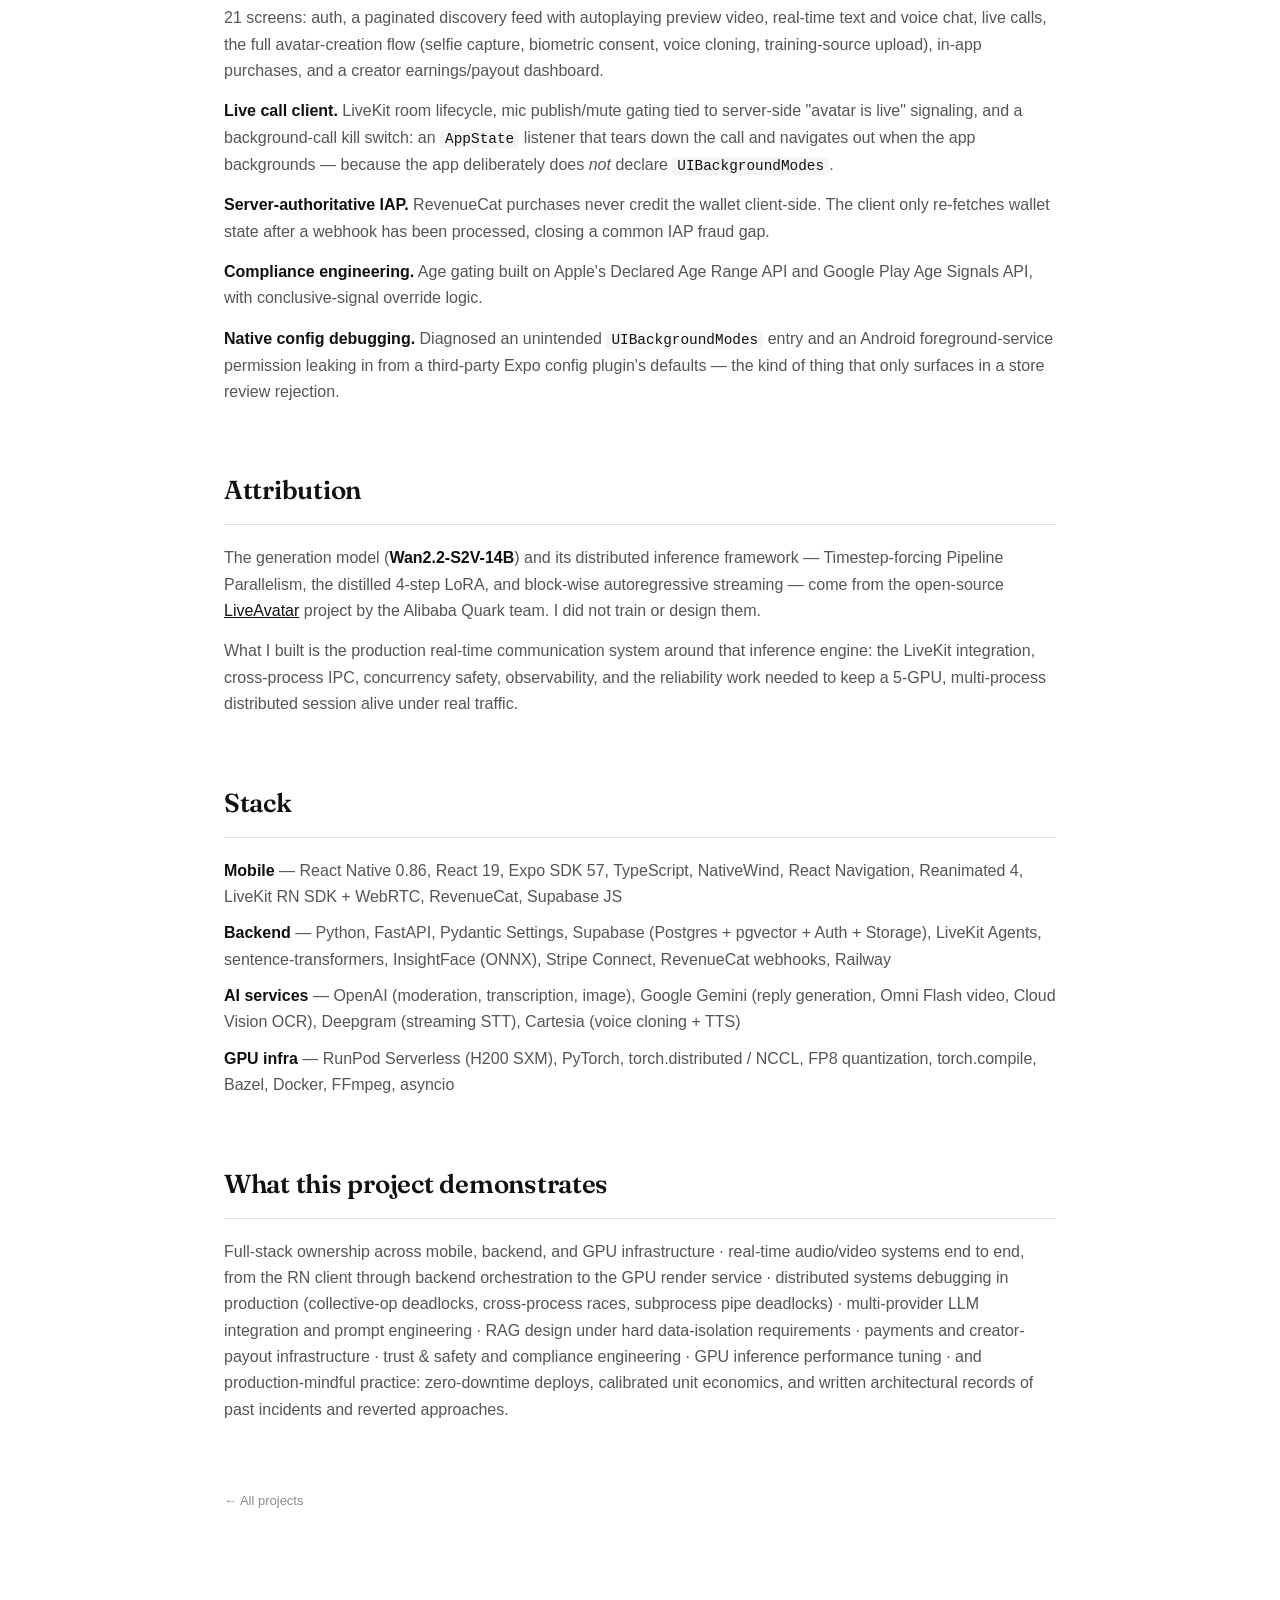
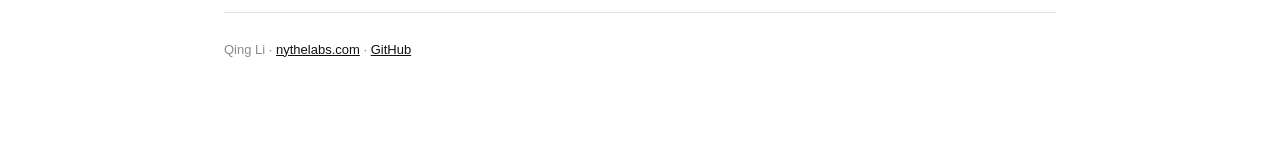
==== commit 1fba98f0: "Add English/Chinese language toggle across the portfolio" ====
--- a/projects/arcadia.html
+++ b/projects/arcadia.html
@@ -3,8 +3,20 @@
 <head>
 <meta charset="UTF-8" />
 <meta name="viewport" content="width=device-width, initial-scale=1" />
-<title>Arcadia — Qing Li</title>
-<meta name="description" content="Arcadia: a real-time AI avatar companion platform — mobile client, backend orchestration, and a 5-GPU distributed video generation service, built end to end." />
+<script>
+(function(){
+  try{
+    var s=localStorage.getItem('portfolio-lang');
+    var l=(s==='en'||s==='zh')?s:(((navigator.language||'').toLowerCase().indexOf('zh')===0)?'zh':'en');
+    document.documentElement.setAttribute('data-lang',l);
+  }catch(e){document.documentElement.setAttribute('data-lang','en');}
+})();
+</script>
+<title data-en="Arcadia — Qing Li" data-zh="Arcadia — Qing Li">Arcadia — Qing Li</title>
+<meta name="description"
+      data-en="Arcadia: a real-time AI avatar companion platform — mobile client, backend orchestration, and a 5-GPU distributed video generation service, built end to end."
+      data-zh="Arcadia：一个实时 AI 虚拟形象陪伴平台 — 移动客户端、后端编排，以及一套 5-GPU 分布式视频生成服务，端到端亲手搭建。"
+      content="Arcadia: a real-time AI avatar companion platform — mobile client, backend orchestration, and a 5-GPU distributed video generation service, built end to end." />
 <link rel="icon" href="../assets/icons/arcadia-icon-64.png" />
 <link rel="preconnect" href="https://fonts.googleapis.com" />
 <link rel="preconnect" href="https://fonts.gstatic.com" crossorigin />
@@ -14,31 +26,60 @@
 <body>
 <div class="wrap">
 
-  <a class="back-link" href="../index.html">← All projects</a>
+  <div class="top-bar with-back">
+    <a class="back-link" href="../index.html">
+      <span data-i18n-lang="en">← All projects</span>
+      <span data-i18n-lang="zh" hidden>← 返回全部项目</span>
+    </a>
+    <div class="lang-switch" role="group" aria-label="Language / 语言">
+      <button type="button" class="lang-btn" data-lang-btn="en" aria-pressed="true">EN</button>
+      <button type="button" class="lang-btn" data-lang-btn="zh" aria-pressed="false">中文</button>
+    </div>
+  </div>
 
   <header class="hero">
-    <p class="eyebrow">Project</p>
+    <p class="eyebrow"><span data-i18n-lang="en">Project</span><span data-i18n-lang="zh" hidden>项目</span></p>
     <div class="title-row">
-      <div class="app-icon"><img src="../assets/icons/arcadia-icon-256.png" alt="Arcadia app icon" /></div>
+      <div class="app-icon">
+        <img src="../assets/icons/arcadia-icon-256.png"
+             data-i18n-attr="alt"
+             data-en-alt="Arcadia app icon"
+             data-zh-alt="Arcadia 应用图标"
+             alt="Arcadia app icon" />
+      </div>
       <h1>Arcadia</h1>
     </div>
-    <p class="tagline">A real-time AI avatar companion platform — mobile client, backend orchestration, and a 5-GPU distributed video generation service, built end to end.</p>
-    <p class="lede">Users train an avatar on their own chat history, photos, and voice. Other users then talk to that avatar by text, voice message, or live video call — where the avatar responds with generated video, not a lip-synced still image.</p>
+    <p class="tagline">
+      <span data-i18n-lang="en">A real-time AI avatar companion platform — mobile client, backend orchestration, and a 5-GPU distributed video generation service, built end to end.</span>
+      <span data-i18n-lang="zh" hidden>一个实时 AI 虚拟形象陪伴平台 — 移动客户端、后端编排，以及一套 5-GPU 分布式视频生成服务，端到端亲手搭建。</span>
+    </p>
+    <p class="lede">
+      <span data-i18n-lang="en">Users train an avatar on their own chat history, photos, and voice. Other users then talk to that avatar by text, voice message, or live video call — where the avatar responds with generated video, not a lip-synced still image.</span>
+      <span data-i18n-lang="zh" hidden>用户用自己的聊天记录、照片和声音训练出一个虚拟形象。其他用户可以通过文字、语音消息或实时视频通话与该形象对话 — 在视频通话中，形象以生成式视频作答，而不是对口型的静态图片。</span>
+    </p>
     <div class="links">
       <a href="https://nythelabs.com">nythelabs.com</a>
     </div>
   </header>
 
   <section id="screenshots">
-    <h2>Product</h2>
+    <h2><span data-i18n-lang="en">Product</span><span data-i18n-lang="zh" hidden>产品</span></h2>
     <div class="shot-grid">
-      <img src="../assets/arcadia/product-1.jpg" alt="Arcadia avatar creation flow: portrait upload and voice selection" />
-      <img src="../assets/arcadia/product-2.jpg" alt="Arcadia live video call screen with an AI persona" />
+      <img src="../assets/arcadia/product-1.jpg"
+           data-i18n-attr="alt"
+           data-en-alt="Arcadia avatar creation flow: portrait upload and voice selection"
+           data-zh-alt="Arcadia 虚拟形象创建流程：上传头像照片与选择声音"
+           alt="Arcadia avatar creation flow: portrait upload and voice selection" />
+      <img src="../assets/arcadia/product-2.jpg"
+           data-i18n-attr="alt"
+           data-en-alt="Arcadia live video call screen with an AI persona"
+           data-zh-alt="Arcadia 实时视频通话界面，展示 AI 角色"
+           alt="Arcadia live video call screen with an AI persona" />
     </div>
   </section>
 
   <section id="demo">
-    <h2>Demo</h2>
+    <h2><span data-i18n-lang="en">Demo</span><span data-i18n-lang="zh" hidden>演示</span></h2>
     <div class="video-grid">
       <figure>
         <div class="video-box">
@@ -51,16 +92,25 @@
         </div>
       </figure>
     </div>
-    <figcaption>A live call: the user speaks, and the avatar responds with generated video — new frames for every reply, with expression and gesture chosen by the model to match what it's saying.</figcaption>
+    <figcaption>
+      <span data-i18n-lang="en">A live call: the user speaks, and the avatar responds with generated video — new frames for every reply, with expression and gesture chosen by the model to match what it's saying.</span>
+      <span data-i18n-lang="zh" hidden>一次实时通话：用户说话，形象以生成的视频作答 — 每一次回复都是全新生成的画面，模型会选择与回答内容匹配的表情与动作。</span>
+    </figcaption>
   </section>
 
   <section id="why">
-    <h2>Why this was hard</h2>
-    <p>The interesting constraint is the live call. When a user speaks, the system has ~3 seconds to transcribe speech, moderate it, retrieve memory, generate a reply, synthesize a voice, <strong>and render a video of the avatar saying it</strong> — then stream that video into a WebRTC room that's already open.</p>
-    <p>That last step runs on five GPUs in parallel, in a single distributed inference session, streaming frames rather than writing a file. Most of the engineering below exists because of that constraint.</p>
+    <h2><span data-i18n-lang="en">Why this was hard</span><span data-i18n-lang="zh" hidden>为什么这部分很难</span></h2>
+    <p data-i18n-lang="en">The interesting constraint is the live call. When a user speaks, the system has ~3 seconds to transcribe speech, moderate it, retrieve memory, generate a reply, and synthesize a voice. From there it still has to <strong>render a video of the avatar saying it</strong> and stream that video into a WebRTC room that's already open — end to end, a full turn from the user's voice to video playback takes about 10 seconds.</p>
+    <p data-i18n-lang="zh" hidden>最有意思的约束在于实时通话。用户一开口，系统只有约 3 秒时间完成语音转写、内容审核、记忆检索、生成回复和语音合成。在此之后，还需要<strong>渲染出形象说出这段话的视频</strong>，并把这段视频实时推流进一个已经建立好的 WebRTC 房间 — 从用户开口到视频播放完整的一轮对话，端到端总耗时约 10 秒。</p>
+    <p data-i18n-lang="en">That last step runs on five GPUs in parallel, in a single distributed inference session, streaming frames rather than writing a file. Most of the engineering below exists because of that constraint.</p>
+    <p data-i18n-lang="zh" hidden>最后这一步在五块 GPU 上并行运行，处于同一个分布式推理会话中，以流式方式产出帧而不是先写文件再读取。下文的大部分工程工作，都是为了满足这个约束而存在的。</p>
 
     <figure class="diagram-figure">
-      <svg viewBox="0 0 640 420" role="img" aria-label="A user's phone connects over a LiveKit WebRTC room to a Python worker, which runs STT, moderation, retrieval and reply generation, then dispatches a render job to a 5-GPU RunPod service where a GPU process and a companion process exchange frames over IPC before the companion publishes video back into the same call.">
+      <svg viewBox="0 0 640 420" role="img"
+           data-i18n-attr="aria-label"
+           data-en-aria-label="A user's phone connects over a LiveKit WebRTC room to a Python worker, which runs STT, moderation, retrieval and reply generation, then dispatches a render job to a 5-GPU RunPod service where a GPU process and a companion process exchange frames over IPC before the companion publishes video back into the same call."
+           data-zh-aria-label="用户手机通过 LiveKit WebRTC 房间连接到一个 Python 工作进程，该进程依次执行语音转写、内容审核、记忆检索与回复生成，随后将渲染任务分发到一个 5-GPU 的 RunPod 服务；在该服务内，GPU 进程与伴生进程通过 IPC 交换视频帧，最终由伴生进程把生成的视频发布回同一通话。"
+           aria-label="A user's phone connects over a LiveKit WebRTC room to a Python worker, which runs STT, moderation, retrieval and reply generation, then dispatches a render job to a 5-GPU RunPod service where a GPU process and a companion process exchange frames over IPC before the companion publishes video back into the same call.">
         <defs>
           <marker id="arrow" viewBox="0 0 10 10" refX="8" refY="5" markerWidth="7" markerHeight="7" orient="auto-start-reverse">
             <path d="M0,0 L10,5 L0,10 z" fill="currentColor" opacity=".6"/>
@@ -110,78 +160,137 @@
         <text class="label" x="320" y="366" text-anchor="middle" font-size="9">socket +</text>
         <text class="label" x="320" y="378" text-anchor="middle" font-size="9">locked file</text>
       </svg>
-      <figcaption>Client to worker to GPU service: the worker dispatches a render job, and inside the 5-GPU service the inference process and the LiveKit-publishing process trade frames and prompt updates over a Unix socket and a lock-protected shared state file.</figcaption>
+      <figcaption>
+        <span data-i18n-lang="en">Client to worker to GPU service: the worker dispatches a render job, and inside the 5-GPU service the inference process and the LiveKit-publishing process trade frames and prompt updates over a Unix socket and a lock-protected shared state file.</span>
+        <span data-i18n-lang="zh" hidden>从客户端到工作进程再到 GPU 服务：工作进程分发渲染任务，在 5-GPU 服务内部，推理进程与负责向 LiveKit 发布视频的进程通过一个 Unix 套接字和一个加锁保护的共享状态文件，交换视频帧与提示词更新。</span>
+      </figcaption>
     </figure>
   </section>
 
   <section id="video-gen">
-    <h2>1. Real-time video generation on 5 GPUs</h2>
-    <p>Built the production real-time communication system around an open-source inference engine (see <a href="#attribution">Attribution</a>): the LiveKit integration, cross-process IPC, concurrency safety, and observability that turn a research inference framework into something that survives production traffic.</p>
-
-    <h3>Architecture</h3>
-    <ul>
+    <h2>
+      <span data-i18n-lang="en">1. Real-time video generation on 5 GPUs</span>
+      <span data-i18n-lang="zh" hidden>1. 基于 5 块 GPU 的实时视频生成</span>
+    </h2>
+    <p data-i18n-lang="en">Built the production real-time communication system around an open-source inference engine (see <a href="#attribution">Attribution</a>): the LiveKit integration, cross-process IPC, concurrency safety, and observability that turn a research inference framework into something that survives production traffic.</p>
+    <p data-i18n-lang="zh" hidden>围绕一个开源推理引擎（见<a href="#attribution">致谢</a>）搭建了生产级实时通信系统：LiveKit 集成、跨进程 IPC、并发安全性，以及可观测性 — 这些工作把一个科研用的推理框架，改造成了能扛住真实生产流量的系统。</p>
+
+    <h3><span data-i18n-lang="en">Architecture</span><span data-i18n-lang="zh" hidden>架构</span></h3>
+    <ul data-i18n-lang="en">
       <li>A GPU process running 5-rank tensor/pipeline-parallel inference, and a separate companion process owning the LiveKit room connection and track publishing</li>
       <li>IPC between them: a Unix domain socket for video frame transport, plus a lock-protected shared state file for audio-clip and prompt-update coordination</li>
       <li>Real-time ingestion of TTS audio (LiveKit byte-stream) and dynamic expression/motion prompt updates from the backend, synchronized against the clip currently being generated</li>
     </ul>
-
-    <p><strong>Performance</strong> — Validated and locked in an FP8 quantization + <code>torch.compile</code> configuration, and evaluated H100 vs. H200. Production runs on H200 SXM at <strong>~2.8s per clip</strong>, down from a ~3.70s unoptimized baseline (~24% faster), and ~8% faster than the same configuration on H100 (~3.1s).</p>
-
-    <h3>Three production bugs worth reading about</h3>
-    <p><strong>NCCL collective-op deadlock, fixed at the architectural level.</strong> In a 5-rank distributed loop, every rank must call <code>dist.broadcast_object_list</code> the same number of times in the same order, every iteration. A rank-0-only decision placed inside a conditional branch means four ranks block forever waiting for a broadcast that never comes. This class of bug recurred three separate times before I stopped patching instances and fixed the pattern: all rank-0 decisions moved unconditionally to the top of every loop iteration.</p>
-    <p><strong>Cross-process race on a shared state file.</strong> Unlocked read-modify-write access let an already-consumed audio queue entry reappear after deletion, crashing the session with an unhandled <code>FileNotFoundError</code>. Fixed with POSIX file locking and validated under a 200-operation concurrent stress test: <strong>200/200 correct with locking; 178 lost updates and 181 "zombie" entries reproduced without it.</strong></p>
-    <p><strong>Subprocess pipe deadlock.</strong> An FFmpeg call drained <code>stdout</code> but never <code>stderr</code>. Under load, the subprocess blocked writing to a full stderr pipe while the caller blocked reading stdout — a circular wait. Resolved with <code>subprocess.communicate()</code>, which the standard library documents specifically to avoid this.</p>
-
-    <p><strong>Observability</strong> — Layered diagnostic logging across the full audio/video path (byte-stream receipt, disk I/O, audio slicing, cross-process transport, inference entry), plus a <code>faulthandler</code> hook that dumps a full stack trace automatically when a call hangs. In a 5-process, 5-GPU system, this is the difference between a one-hour diagnosis and a one-day one.</p>
-
-    <p class="note">Also fixed: a silent-audio bug where TTS output at 24 kHz was fed to a LiveKit <code>AudioSource</code> fixed at 16 kHz. It only manifested on real speech clips — idle silence happened to already match the fixed rate, so the failure was invisible until someone actually talked.</p>
+    <ul data-i18n-lang="zh" hidden>
+      <li>一个运行 5-rank 张量/流水线并行推理的 GPU 进程，以及一个独立的伴生进程，负责持有 LiveKit 房间连接并发布音视频轨道</li>
+      <li>两者之间的 IPC：用一个 Unix 域套接字传输视频帧，另外用一个加锁保护的共享状态文件协调音频片段与提示词更新</li>
+      <li>实时接收 TTS 音频（LiveKit 字节流）以及后端下发的动态表情/动作提示词更新，并与当前正在生成的片段保持同步</li>
+    </ul>
+
+    <p data-i18n-lang="en"><strong>Performance</strong> — Validated and locked in an FP8 quantization + <code>torch.compile</code> configuration, and evaluated H100 vs. H200. Production runs on H200 SXM at <strong>~2.8s per clip</strong>, down from a ~3.70s unoptimized baseline (~24% faster), and ~8% faster than the same configuration on H100 (~3.1s).</p>
+    <p data-i18n-lang="zh" hidden><strong>性能</strong> — 验证并固化了 FP8 量化 + <code>torch.compile</code> 的配置组合，并对比评估了 H100 与 H200。生产环境跑在 H200 SXM 上，<strong>每个片段约 2.8 秒</strong>，相比约 3.70 秒的未优化基线快约 24%，比同配置下的 H100（约 3.1 秒）快约 8%。</p>
+
+    <h3><span data-i18n-lang="en">Three production bugs worth reading about</span><span data-i18n-lang="zh" hidden>三个值得一读的生产环境 bug</span></h3>
+
+    <p data-i18n-lang="en"><strong>NCCL collective-op deadlock, fixed at the architectural level.</strong> In a 5-rank distributed loop, every rank must call <code>dist.broadcast_object_list</code> the same number of times in the same order, every iteration. A rank-0-only decision placed inside a conditional branch means four ranks block forever waiting for a broadcast that never comes. This class of bug recurred three separate times before I stopped patching instances and fixed the pattern: all rank-0 decisions moved unconditionally to the top of every loop iteration.</p>
+    <p data-i18n-lang="zh" hidden><strong>NCCL 集合通信死锁，从架构层面根治。</strong>在一个 5-rank 的分布式循环里，每个 rank 在每一轮迭代中都必须以相同的顺序、相同的次数调用 <code>dist.broadcast_object_list</code>。如果一个只属于 rank-0 的决策被放进了条件分支，就会导致另外四个 rank 永远阻塞，等待一次永远不会到来的广播。这类 bug 反复出现了三次之后，我不再逐个打补丁，而是直接修正了这个模式：把所有 rank-0 的决策无条件地移到每轮循环的最前面。</p>
+
+    <p data-i18n-lang="en"><strong>Cross-process race on a shared state file.</strong> Unlocked read-modify-write access let an already-consumed audio queue entry reappear after deletion, crashing the session with an unhandled <code>FileNotFoundError</code>. Fixed with POSIX file locking and validated under a 200-operation concurrent stress test: <strong>200/200 correct with locking; 178 lost updates and 181 "zombie" entries reproduced without it.</strong></p>
+    <p data-i18n-lang="zh" hidden><strong>共享状态文件上的跨进程竞态。</strong>没有加锁的“读-改-写”操作，会让一条已经被消费、删除过的音频队列记录重新出现，导致会话因未处理的 <code>FileNotFoundError</code> 而崩溃。修复方式是引入 POSIX 文件锁，并通过一次 200 次操作的并发压力测试完成验证：<strong>加锁后 200/200 全部正确；不加锁时复现出 178 次更新丢失和 181 条“僵尸”记录。</strong></p>
+
+    <p data-i18n-lang="en"><strong>Subprocess pipe deadlock.</strong> An FFmpeg call drained <code>stdout</code> but never <code>stderr</code>. Under load, the subprocess blocked writing to a full stderr pipe while the caller blocked reading stdout — a circular wait. Resolved with <code>subprocess.communicate()</code>, which the standard library documents specifically to avoid this.</p>
+    <p data-i18n-lang="zh" hidden><strong>子进程管道死锁。</strong>一次 FFmpeg 调用只读取了 <code>stdout</code>，从未读取 <code>stderr</code>。高负载下，子进程因 stderr 管道写满而阻塞，同时调用方又在阻塞等待读取 stdout — 形成了循环等待。最终改用 <code>subprocess.communicate()</code> 解决，这正是标准库文档中明确用来规避此类问题的方法。</p>
+
+    <p data-i18n-lang="en"><strong>Observability</strong> — Layered diagnostic logging across the full audio/video path (byte-stream receipt, disk I/O, audio slicing, cross-process transport, inference entry), plus a <code>faulthandler</code> hook that dumps a full stack trace automatically when a call hangs. In a 5-process, 5-GPU system, this is the difference between a one-hour diagnosis and a one-day one.</p>
+    <p data-i18n-lang="zh" hidden><strong>可观测性</strong> — 在整条音视频路径上（字节流接收、磁盘 I/O、音频切片、跨进程传输、推理入口）分层部署了诊断日志，并接入了 <code>faulthandler</code> 钩子，在调用挂起时自动导出完整的调用栈。在一个 5 进程、5 GPU 的系统里，这决定了排查一次故障是花一小时还是花一整天。</p>
+
+    <p class="note" data-i18n-lang="en">Also fixed: a silent-audio bug where TTS output at 24 kHz was fed to a LiveKit <code>AudioSource</code> fixed at 16 kHz. It only manifested on real speech clips — idle silence happened to already match the fixed rate, so the failure was invisible until someone actually talked.</p>
+    <p class="note" data-i18n-lang="zh" hidden>另外还修复了一个静音 bug：24 kHz 的 TTS 输出被喂给了一个固定为 16 kHz 的 LiveKit <code>AudioSource</code>。这个问题只有在真实语音片段上才会暴露 — 因为空闲静音恰好与固定采样率“吻合”，所以在真正有人说话之前，这个错误一直是隐形的。</p>
   </section>
 
   <section id="backend">
-    <h2>2. Backend — Python / FastAPI</h2>
-    <p><strong>Avatar creation pipeline.</strong> Selfie face verification (ONNX face-recognition model, cosine similarity, <strong>in-memory only — no biometric data persisted</strong>) → GPT-image-2 portrait stylization → Gemini Omni Flash image-to-video preview → Cartesia voice cloning. Chained as background tasks with independent status tracking the client polls.</p>
-    <p><strong>Live-call orchestration.</strong> A LiveKit Agents worker running as a separate long-lived process with graceful drain-on-shutdown, so deploys don't drop calls in progress. Per turn: Deepgram STT → moderation → concurrent RAG lookups → Gemini reply → Cartesia TTS → GPU render dispatch.</p>
-    <p><strong>Memory with hard isolation.</strong> Three distinct pgvector-backed scopes — per-avatar personality, per-subscriber-pair long-term memory, and per-conversation short-term context — with enforced data isolation so one subscriber's conversation can never surface in another's.</p>
-    <p><strong>A real computer-vision heuristic, not an API call.</strong> Personality training ingests chat screenshots via OCR. Attributing bubbles to the right speaker is the hard part: a two-pass geometric algorithm infers sender vs. recipient from bubble geometry across messaging-app layouts.</p>
-    <p><strong>Calibrated token economy.</strong> Pricing derived from measured RunPod per-second GPU cost, target margin, creator revenue share, and a 14-day earnings hold matched to the IAP refund window — unit economics worked out from real numbers, not placeholders.</p>
-    <p><strong>Trust &amp; safety.</strong> OpenAI moderation on every turn pre-LLM, a second moderation pass on generated action descriptions before they reach the video pipeline, mutual-exclusion blocking (not merely muting), and a manual-review reporting flow.</p>
-    <p><strong>Model migration under a safety block.</strong> Moved a production integration from Google Veo to Gemini's Omni Flash (Interactions API), including diagnosing a content-safety block and resolving it by iterating on both the stylization and video-generation prompts.</p>
+    <h2>
+      <span data-i18n-lang="en">2. Backend — Python / FastAPI</span>
+      <span data-i18n-lang="zh" hidden>2. 后端 — Python / FastAPI</span>
+    </h2>
+    <p data-i18n-lang="en"><strong>Avatar creation pipeline.</strong> Selfie face verification (ONNX face-recognition model, cosine similarity, <strong>in-memory only — no biometric data persisted</strong>) → GPT-image-2 portrait stylization → Gemini Omni Flash image-to-video preview → Cartesia voice cloning. Chained as background tasks with independent status tracking the client polls.</p>
+    <p data-i18n-lang="zh" hidden><strong>虚拟形象创建流水线。</strong>自拍人脸校验（ONNX 人脸识别模型，余弦相似度，<strong>仅在内存中处理 — 不持久化任何生物特征数据</strong>）→ GPT-image-2 头像风格化 → Gemini Omni Flash 图生视频预览 → Cartesia 声音克隆。整条流程以后台任务串联，各阶段独立维护状态，供客户端轮询查询。</p>
+
+    <p data-i18n-lang="en"><strong>Live-call orchestration.</strong> A LiveKit Agents worker running as a separate long-lived process with graceful drain-on-shutdown, so deploys don't drop calls in progress. Per turn: Deepgram STT → moderation → concurrent RAG lookups → Gemini reply → Cartesia TTS → GPU render dispatch.</p>
+    <p data-i18n-lang="zh" hidden><strong>实时通话编排。</strong>LiveKit Agents 工作进程作为一个独立的常驻进程运行，支持关闭时优雅排空，保证发布上线不会打断正在进行的通话。每一轮对话依次经过：Deepgram 语音转写 → 内容审核 → 并发 RAG 检索 → Gemini 生成回复 → Cartesia 语音合成 → 分发到 GPU 渲染。</p>
+
+    <p data-i18n-lang="en"><strong>Memory with hard isolation.</strong> Three distinct pgvector-backed scopes — per-avatar personality, per-subscriber-pair long-term memory, and per-conversation short-term context — with enforced data isolation so one subscriber's conversation can never surface in another's.</p>
+    <p data-i18n-lang="zh" hidden><strong>严格隔离的记忆体系。</strong>基于 pgvector 划分出三个独立的作用域 — 按形象划分的人格设定、按订阅者对划分的长期记忆，以及按会话划分的短期上下文 — 并强制执行数据隔离，确保一个订阅者的对话内容永远不会泄露到另一个订阅者的对话中。</p>
+
+    <p data-i18n-lang="en"><strong>A real computer-vision heuristic, not an API call.</strong> Personality training ingests chat screenshots via OCR. Attributing bubbles to the right speaker is the hard part: a two-pass geometric algorithm infers sender vs. recipient from bubble geometry across messaging-app layouts.</p>
+    <p data-i18n-lang="zh" hidden><strong>一套真正的计算机视觉启发式算法，而不只是调用一个 API。</strong>人格训练通过 OCR 摄入聊天截图，难点在于把对话气泡正确归属到发言人：一个两遍扫描的几何算法，根据不同即时通讯应用布局中的气泡几何特征，推断出发送者与接收者。</p>
+
+    <p data-i18n-lang="en"><strong>Calibrated token economy.</strong> Pricing derived from measured RunPod per-second GPU cost, target margin, creator revenue share, and a 14-day earnings hold matched to the IAP refund window — unit economics worked out from real numbers, not placeholders.</p>
+    <p data-i18n-lang="zh" hidden><strong>经过精算的代币经济体系。</strong>定价依据实测的 RunPod 每秒 GPU 成本、目标利润率、创作者分成比例，以及与应用内购退款窗口对齐的 14 天收益冻结期而制定 — 单位经济模型建立在真实数据之上，而非占位假设。</p>
+
+    <p data-i18n-lang="en"><strong>Trust &amp; safety.</strong> OpenAI moderation on every turn pre-LLM, a second moderation pass on generated action descriptions before they reach the video pipeline, mutual-exclusion blocking (not merely muting), and a manual-review reporting flow.</p>
+    <p data-i18n-lang="zh" hidden><strong>信任与安全。</strong>每一轮对话在进入大模型前都会先经过 OpenAI 内容审核，生成的动作描述在进入视频流水线前还会再做一次审核，屏蔽机制是真正的互相隔离（而不只是静音），并配有人工复核的举报流程。</p>
+
+    <p data-i18n-lang="en"><strong>Model migration under a safety block.</strong> Moved a production integration from Google Veo to Gemini's Omni Flash (Interactions API), including diagnosing a content-safety block and resolving it by iterating on both the stylization and video-generation prompts.</p>
+    <p data-i18n-lang="zh" hidden><strong>在安全拦截下完成的模型迁移。</strong>把生产环境的集成从 Google Veo 迁移到了 Gemini 的 Omni Flash（Interactions API），期间还诊断出一次内容安全拦截问题，并通过同时迭代风格化提示词与视频生成提示词最终解决。</p>
   </section>
 
   <section id="mobile">
-    <h2>3. Mobile — React Native / Expo</h2>
-    <p>21 screens: auth, a paginated discovery feed with autoplaying preview video, real-time text and voice chat, live calls, the full avatar-creation flow (selfie capture, biometric consent, voice cloning, training-source upload), in-app purchases, and a creator earnings/payout dashboard.</p>
-    <p><strong>Live call client.</strong> LiveKit room lifecycle, mic publish/mute gating tied to server-side "avatar is live" signaling, and a background-call kill switch: an <code>AppState</code> listener that tears down the call and navigates out when the app backgrounds — because the app deliberately does <em>not</em> declare <code>UIBackgroundModes</code>.</p>
-    <p><strong>Server-authoritative IAP.</strong> RevenueCat purchases never credit the wallet client-side. The client only re-fetches wallet state after a webhook has been processed, closing a common IAP fraud gap.</p>
-    <p><strong>Compliance engineering.</strong> Age gating built on Apple's Declared Age Range API and Google Play Age Signals API, with conclusive-signal override logic.</p>
-    <p><strong>Native config debugging.</strong> Diagnosed an unintended <code>UIBackgroundModes</code> entry and an Android foreground-service permission leaking in from a third-party Expo config plugin's defaults — the kind of thing that only surfaces in a store review rejection.</p>
+    <h2>
+      <span data-i18n-lang="en">3. Mobile — React Native / Expo</span>
+      <span data-i18n-lang="zh" hidden>3. 移动端 — React Native / Expo</span>
+    </h2>
+    <p data-i18n-lang="en">21 screens: auth, a paginated discovery feed with autoplaying preview video, real-time text and voice chat, live calls, the full avatar-creation flow (selfie capture, biometric consent, voice cloning, training-source upload), in-app purchases, and a creator earnings/payout dashboard.</p>
+    <p data-i18n-lang="zh" hidden>共 21 个页面：身份认证、带自动播放预览视频的分页发现信息流、实时文字与语音聊天、实时通话、完整的虚拟形象创建流程（自拍采集、生物信息授权、声音克隆、训练素材上传）、应用内购买，以及创作者收益/提现看板。</p>
+
+    <p data-i18n-lang="en"><strong>Live call client.</strong> LiveKit room lifecycle, mic publish/mute gating tied to server-side "avatar is live" signaling, and a background-call kill switch: an <code>AppState</code> listener that tears down the call and navigates out when the app backgrounds — because the app deliberately does <em>not</em> declare <code>UIBackgroundModes</code>.</p>
+    <p data-i18n-lang="zh" hidden><strong>实时通话客户端。</strong>管理 LiveKit 房间生命周期，麦克风的发布/静音状态与服务端的“形象在线”信号联动，并实现了一个后台通话终止开关：一个 <code>AppState</code> 监听器，在应用进入后台时主动挂断通话并跳转离开 — 这是因为应用有意<em>不</em>声明 <code>UIBackgroundModes</code>。</p>
+
+    <p data-i18n-lang="en"><strong>Server-authoritative IAP.</strong> RevenueCat purchases never credit the wallet client-side. The client only re-fetches wallet state after a webhook has been processed, closing a common IAP fraud gap.</p>
+    <p data-i18n-lang="zh" hidden><strong>以服务端为准的应用内购买。</strong>RevenueCat 的购买行为绝不在客户端直接给钱包入账，客户端只在服务端 webhook 处理完成后重新拉取钱包状态，堵住了应用内购买中一个常见的欺诈漏洞。</p>
+
+    <p data-i18n-lang="en"><strong>Compliance engineering.</strong> Age gating built on Apple's Declared Age Range API and Google Play Age Signals API, with conclusive-signal override logic.</p>
+    <p data-i18n-lang="zh" hidden><strong>合规工程。</strong>基于 Apple 的 Declared Age Range API 与 Google Play 的 Age Signals API 构建年龄限制机制，并加入了“确定性信号”优先的覆盖逻辑。</p>
+
+    <p data-i18n-lang="en"><strong>Native config debugging.</strong> Diagnosed an unintended <code>UIBackgroundModes</code> entry and an Android foreground-service permission leaking in from a third-party Expo config plugin's defaults — the kind of thing that only surfaces in a store review rejection.</p>
+    <p data-i18n-lang="zh" hidden><strong>原生配置排查。</strong>诊断出一个第三方 Expo 配置插件的默认设置意外引入了 <code>UIBackgroundModes</code> 条目和一个 Android 前台服务权限 — 这类问题通常只有在应用商店审核被拒时才会暴露出来。</p>
   </section>
 
   <section id="attribution">
-    <h2>Attribution</h2>
-    <p>The generation model (<strong>Wan2.2-S2V-14B</strong>) and its distributed inference framework — Timestep-forcing Pipeline Parallelism, the distilled 4-step LoRA, and block-wise autoregressive streaming — come from the open-source <a href="https://github.com/Alibaba-Quark/LiveAvatar">LiveAvatar</a> project by the Alibaba Quark team. I did not train or design them.</p>
-    <p>What I built is the production real-time communication system around that inference engine: the LiveKit integration, cross-process IPC, concurrency safety, observability, and the reliability work needed to keep a 5-GPU, multi-process distributed session alive under real traffic.</p>
+    <h2><span data-i18n-lang="en">Attribution</span><span data-i18n-lang="zh" hidden>致谢</span></h2>
+    <p data-i18n-lang="en">The generation model (<strong>Wan2.2-S2V-14B</strong>) and its distributed inference framework — Timestep-forcing Pipeline Parallelism, the distilled 4-step LoRA, and block-wise autoregressive streaming — come from the open-source <a href="https://github.com/Alibaba-Quark/LiveAvatar">LiveAvatar</a> project by the Alibaba Quark team. I did not train or design them.</p>
+    <p data-i18n-lang="zh" hidden>生成模型（<strong>Wan2.2-S2V-14B</strong>）及其分布式推理框架 — 包括 Timestep-forcing 流水线并行、蒸馏得到的 4 步 LoRA，以及分块自回归流式生成 — 均来自阿里巴巴夸克团队的开源项目 <a href="https://github.com/Alibaba-Quark/LiveAvatar">LiveAvatar</a>。这些模型与框架并非由我训练或设计。</p>
+    <p data-i18n-lang="en">What I built is the production real-time communication system around that inference engine: the LiveKit integration, cross-process IPC, concurrency safety, observability, and the reliability work needed to keep a 5-GPU, multi-process distributed session alive under real traffic.</p>
+    <p data-i18n-lang="zh" hidden>我所构建的是围绕这套推理引擎的生产级实时通信系统：LiveKit 集成、跨进程 IPC、并发安全性、可观测性，以及让一个 5-GPU、多进程的分布式会话在真实流量下稳定存活所需的各项可靠性工作。</p>
   </section>
 
   <section id="stack">
-    <h2>Stack</h2>
-    <p class="stack-row"><b>Mobile</b> — React Native 0.86, React 19, Expo SDK 57, TypeScript, NativeWind, React Navigation, Reanimated 4, LiveKit RN SDK + WebRTC, RevenueCat, Supabase JS</p>
-    <p class="stack-row"><b>Backend</b> — Python, FastAPI, Pydantic Settings, Supabase (Postgres + pgvector + Auth + Storage), LiveKit Agents, sentence-transformers, InsightFace (ONNX), Stripe Connect, RevenueCat webhooks, Railway</p>
-    <p class="stack-row"><b>AI services</b> — OpenAI (moderation, transcription, image), Google Gemini (reply generation, Omni Flash video, Cloud Vision OCR), Deepgram (streaming STT), Cartesia (voice cloning + TTS)</p>
-    <p class="stack-row"><b>GPU infra</b> — RunPod Serverless (H200 SXM), PyTorch, torch.distributed / NCCL, FP8 quantization, torch.compile, Bazel, Docker, FFmpeg, asyncio</p>
+    <h2><span data-i18n-lang="en">Stack</span><span data-i18n-lang="zh" hidden>技术栈</span></h2>
+    <p class="stack-row"><b><span data-i18n-lang="en">Mobile</span><span data-i18n-lang="zh" hidden>移动端</span></b> — React Native 0.86, React 19, Expo SDK 57, TypeScript, NativeWind, React Navigation, Reanimated 4, LiveKit RN SDK + WebRTC, RevenueCat, Supabase JS</p>
+    <p class="stack-row"><b><span data-i18n-lang="en">Backend</span><span data-i18n-lang="zh" hidden>后端</span></b> — Python, FastAPI, Pydantic Settings, Supabase (Postgres + pgvector + Auth + Storage), LiveKit Agents, sentence-transformers, InsightFace (ONNX), Stripe Connect, RevenueCat webhooks, Railway</p>
+    <p class="stack-row"><b><span data-i18n-lang="en">AI services</span><span data-i18n-lang="zh" hidden>AI 服务</span></b> — OpenAI (moderation, transcription, image), Google Gemini (reply generation, Omni Flash video, Cloud Vision OCR), Deepgram (streaming STT), Cartesia (voice cloning + TTS)</p>
+    <p class="stack-row"><b><span data-i18n-lang="en">GPU infra</span><span data-i18n-lang="zh" hidden>GPU 基础设施</span></b> — RunPod Serverless (H200 SXM), PyTorch, torch.distributed / NCCL, FP8 quantization, torch.compile, Bazel, Docker, FFmpeg, asyncio</p>
   </section>
 
   <section id="demonstrates">
-    <h2>What this project demonstrates</h2>
-    <p>Full-stack ownership across mobile, backend, and GPU infrastructure · real-time audio/video systems end to end, from the RN client through backend orchestration to the GPU render service · distributed systems debugging in production (collective-op deadlocks, cross-process races, subprocess pipe deadlocks) · multi-provider LLM integration and prompt engineering · RAG design under hard data-isolation requirements · payments and creator-payout infrastructure · trust &amp; safety and compliance engineering · GPU inference performance tuning · and production-mindful practice: zero-downtime deploys, calibrated unit economics, and written architectural records of past incidents and reverted approaches.</p>
-  </section>
-
-  <a class="back-link" href="../index.html">← All projects</a>
+    <h2>
+      <span data-i18n-lang="en">What this project demonstrates</span>
+      <span data-i18n-lang="zh" hidden>本项目展示的能力</span>
+    </h2>
+    <p data-i18n-lang="en">Full-stack ownership across mobile, backend, and GPU infrastructure · real-time audio/video systems end to end, from the RN client through backend orchestration to the GPU render service · distributed systems debugging in production (collective-op deadlocks, cross-process races, subprocess pipe deadlocks) · multi-provider LLM integration and prompt engineering · RAG design under hard data-isolation requirements · payments and creator-payout infrastructure · trust &amp; safety and compliance engineering · GPU inference performance tuning · and production-mindful practice: zero-downtime deploys, calibrated unit economics, and written architectural records of past incidents and reverted approaches.</p>
+    <p data-i18n-lang="zh" hidden>横跨移动端、后端与 GPU 基础设施的全栈把控 · 从 RN 客户端到后端编排再到 GPU 渲染服务的端到端实时音视频系统 · 生产环境下的分布式系统排障（集合通信死锁、跨进程竞态、子进程管道死锁）· 多供应商大模型集成与提示词工程 · 在严格数据隔离要求下的 RAG 设计 · 支付与创作者提现基础设施 · 信任与安全及合规工程 · GPU 推理性能调优 · 以及具备生产意识的工程实践：零停机部署、经过精算的单位经济模型，以及对历史事故和被放弃方案的书面架构记录。</p>
+  </section>
+
+  <a class="back-link" href="../index.html">
+    <span data-i18n-lang="en">← All projects</span>
+    <span data-i18n-lang="zh" hidden>← 返回全部项目</span>
+  </a>
 
   <footer>
     Qing Li · <a href="https://nythelabs.com">nythelabs.com</a> · <a href="https://github.com/nythe-labs">GitHub</a>
   </footer>
 
 </div>
+<script src="../assets/i18n.js"></script>
 </body>
 </html>
--- a/assets/style.css
+++ b/assets/style.css
@@ -222,3 +222,26 @@
 .diagram-figure .flow-line.accent{stroke-opacity:.9;stroke-width:1.75;}
 .diagram-figure .label{fill:currentColor;opacity:.6;}
 .diagram-figure figcaption{padding:14px 4px 0;}
+
+/* ---- i18n ---- */
+html[data-lang="en"] [data-i18n-lang="zh"]{display:none;}
+html[data-lang="zh"] [data-i18n-lang="en"]{display:none;}
+html:not([data-lang]) [data-i18n-lang="zh"]{display:none;}
+
+.top-bar{display:flex;align-items:center;justify-content:flex-end;margin-bottom:28px;}
+.top-bar.with-back{justify-content:space-between;}
+
+.lang-switch{display:inline-flex;border:1px solid var(--border);border-radius:999px;padding:3px;gap:2px;flex:none;}
+.lang-btn{
+  border:none;
+  background:transparent;
+  color:var(--text-faint);
+  font:inherit;
+  font-size:12px;
+  line-height:1;
+  padding:6px 12px;
+  border-radius:999px;
+  cursor:pointer;
+}
+.lang-btn:hover{color:var(--text);}
+.lang-btn[aria-pressed="true"]{background:var(--text);color:var(--bg);}
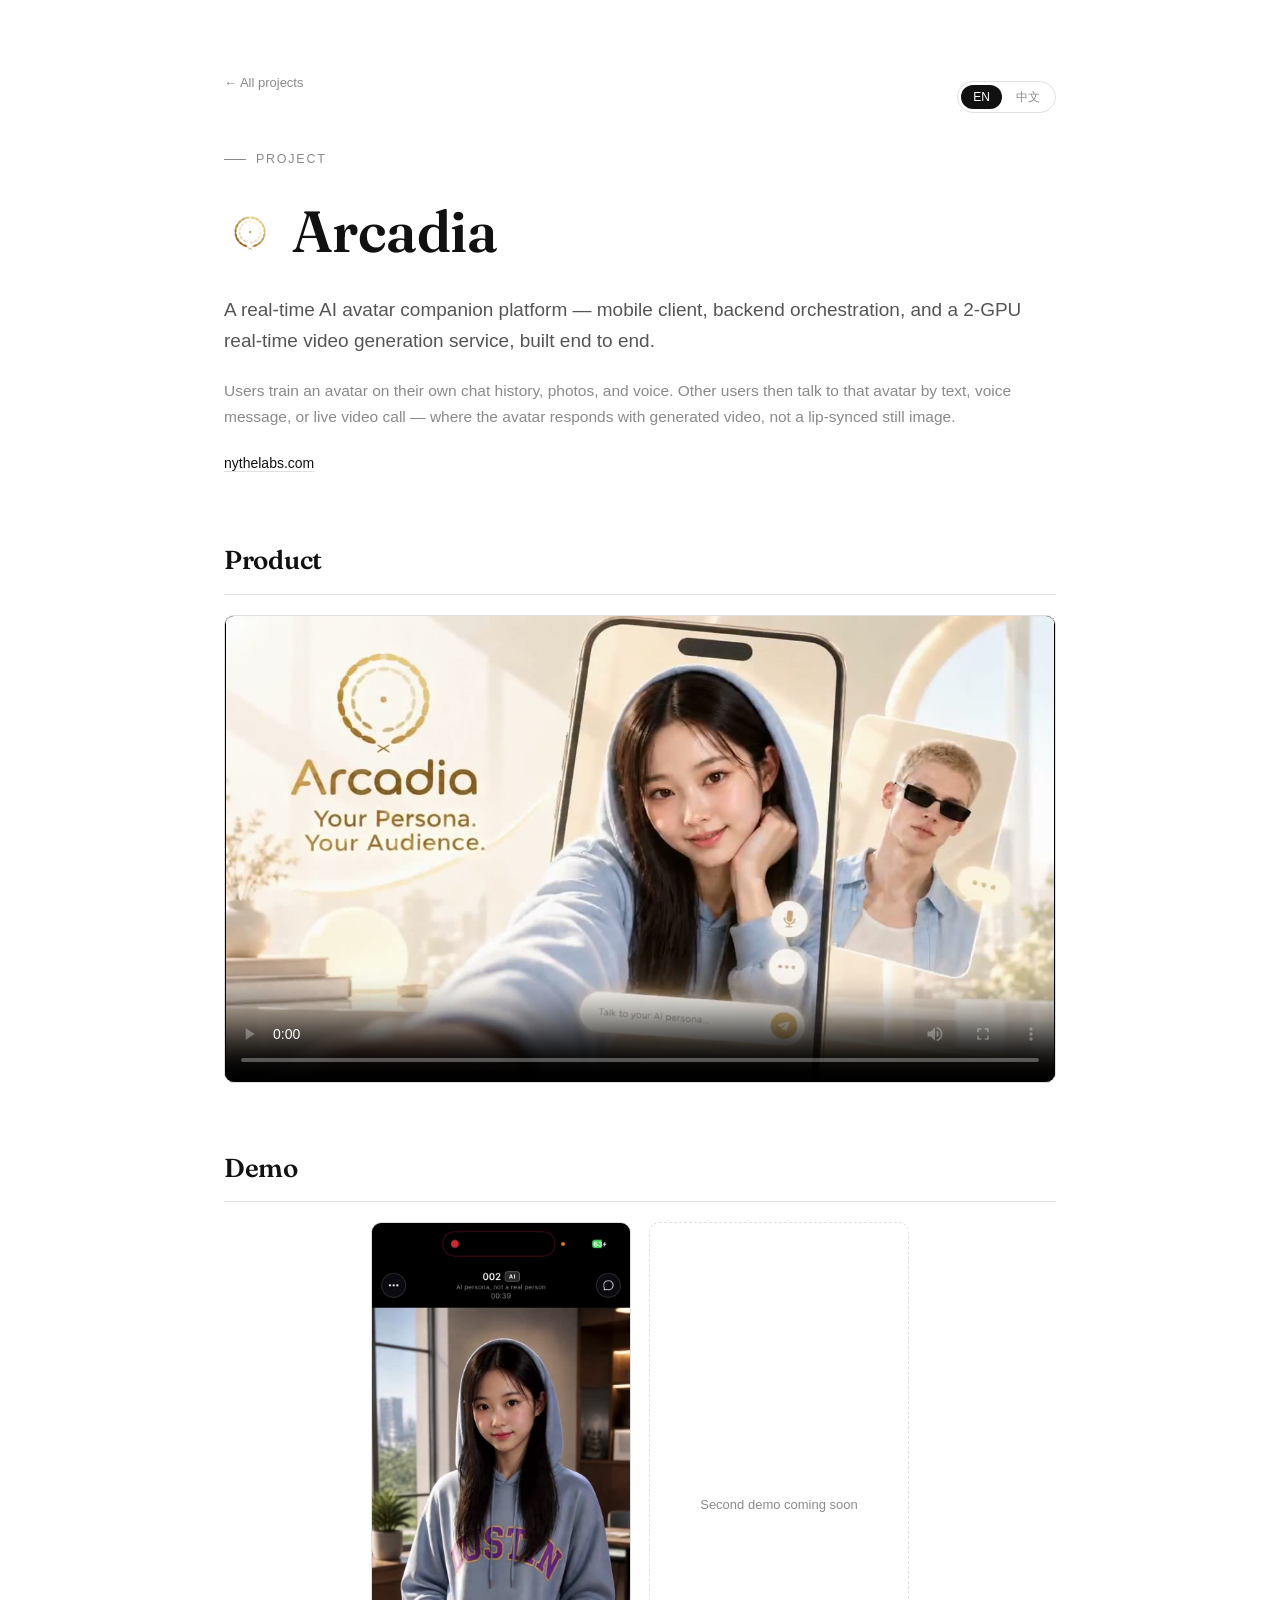
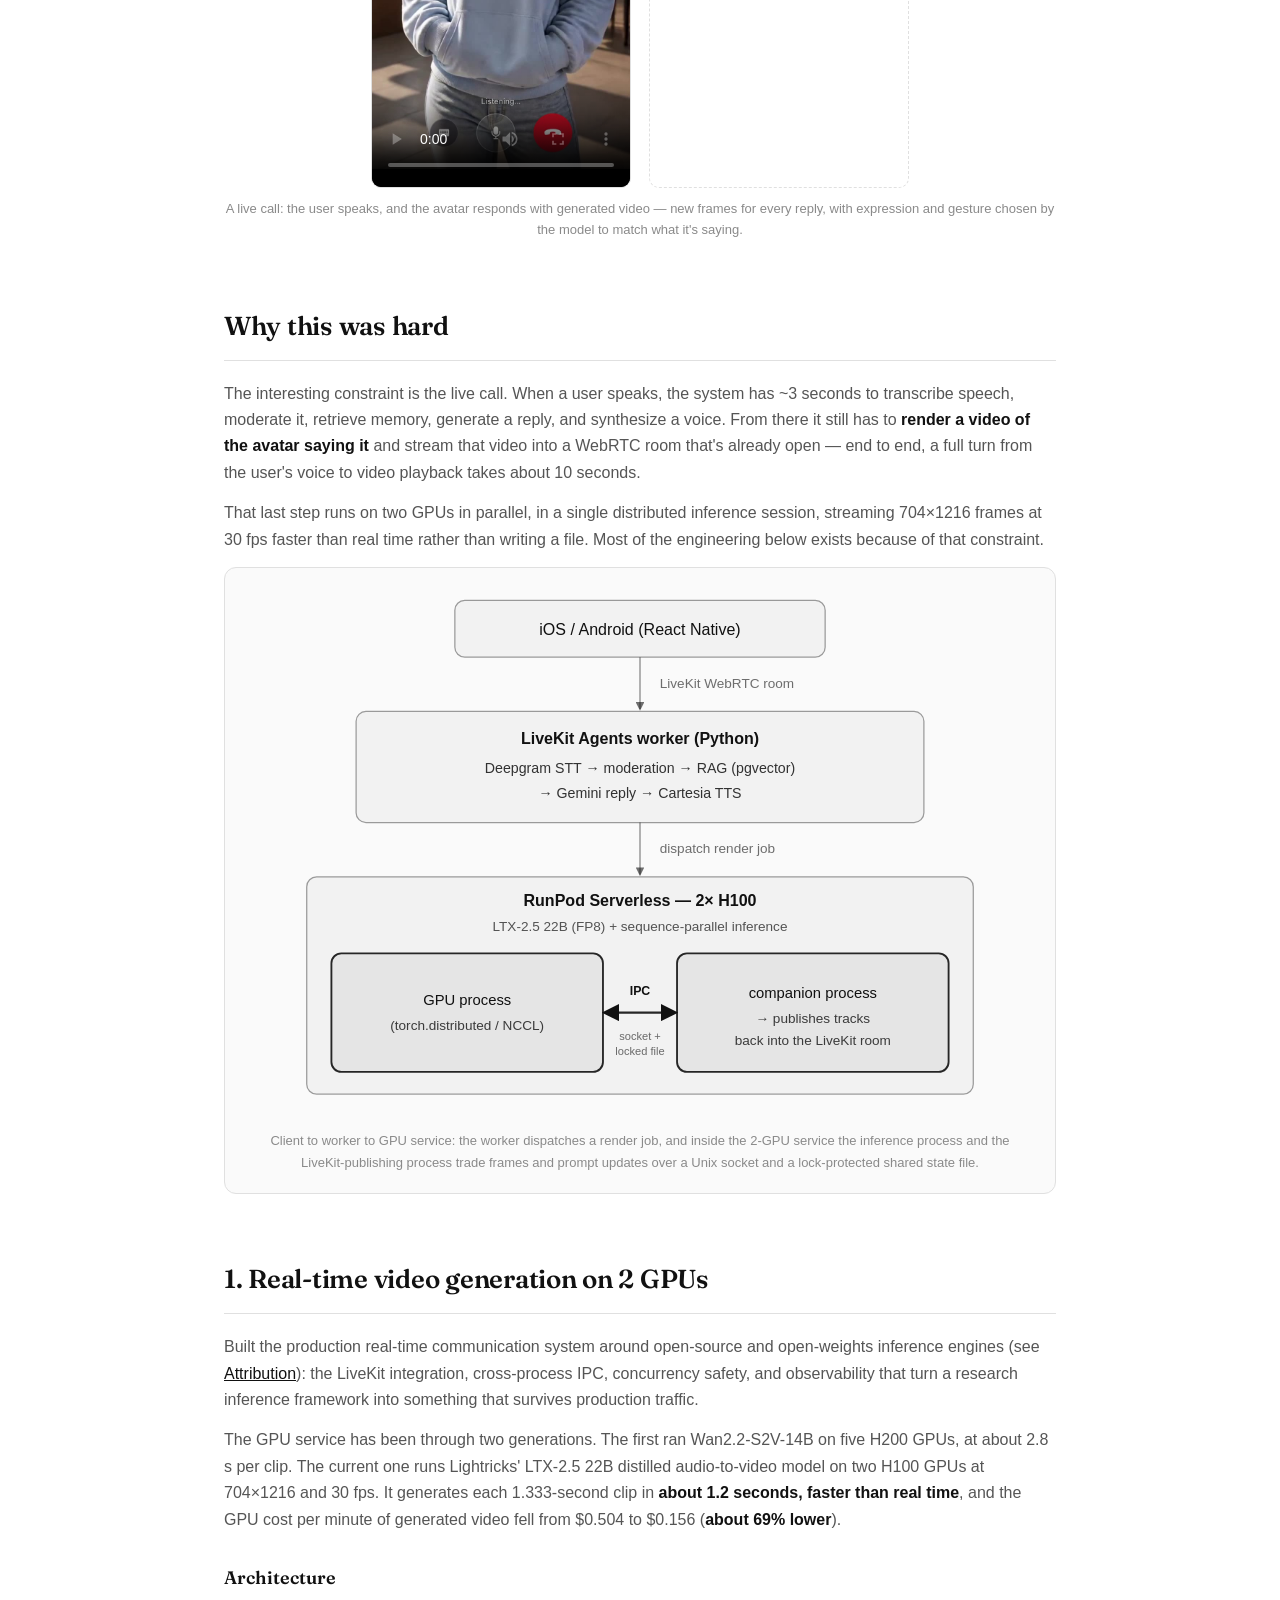
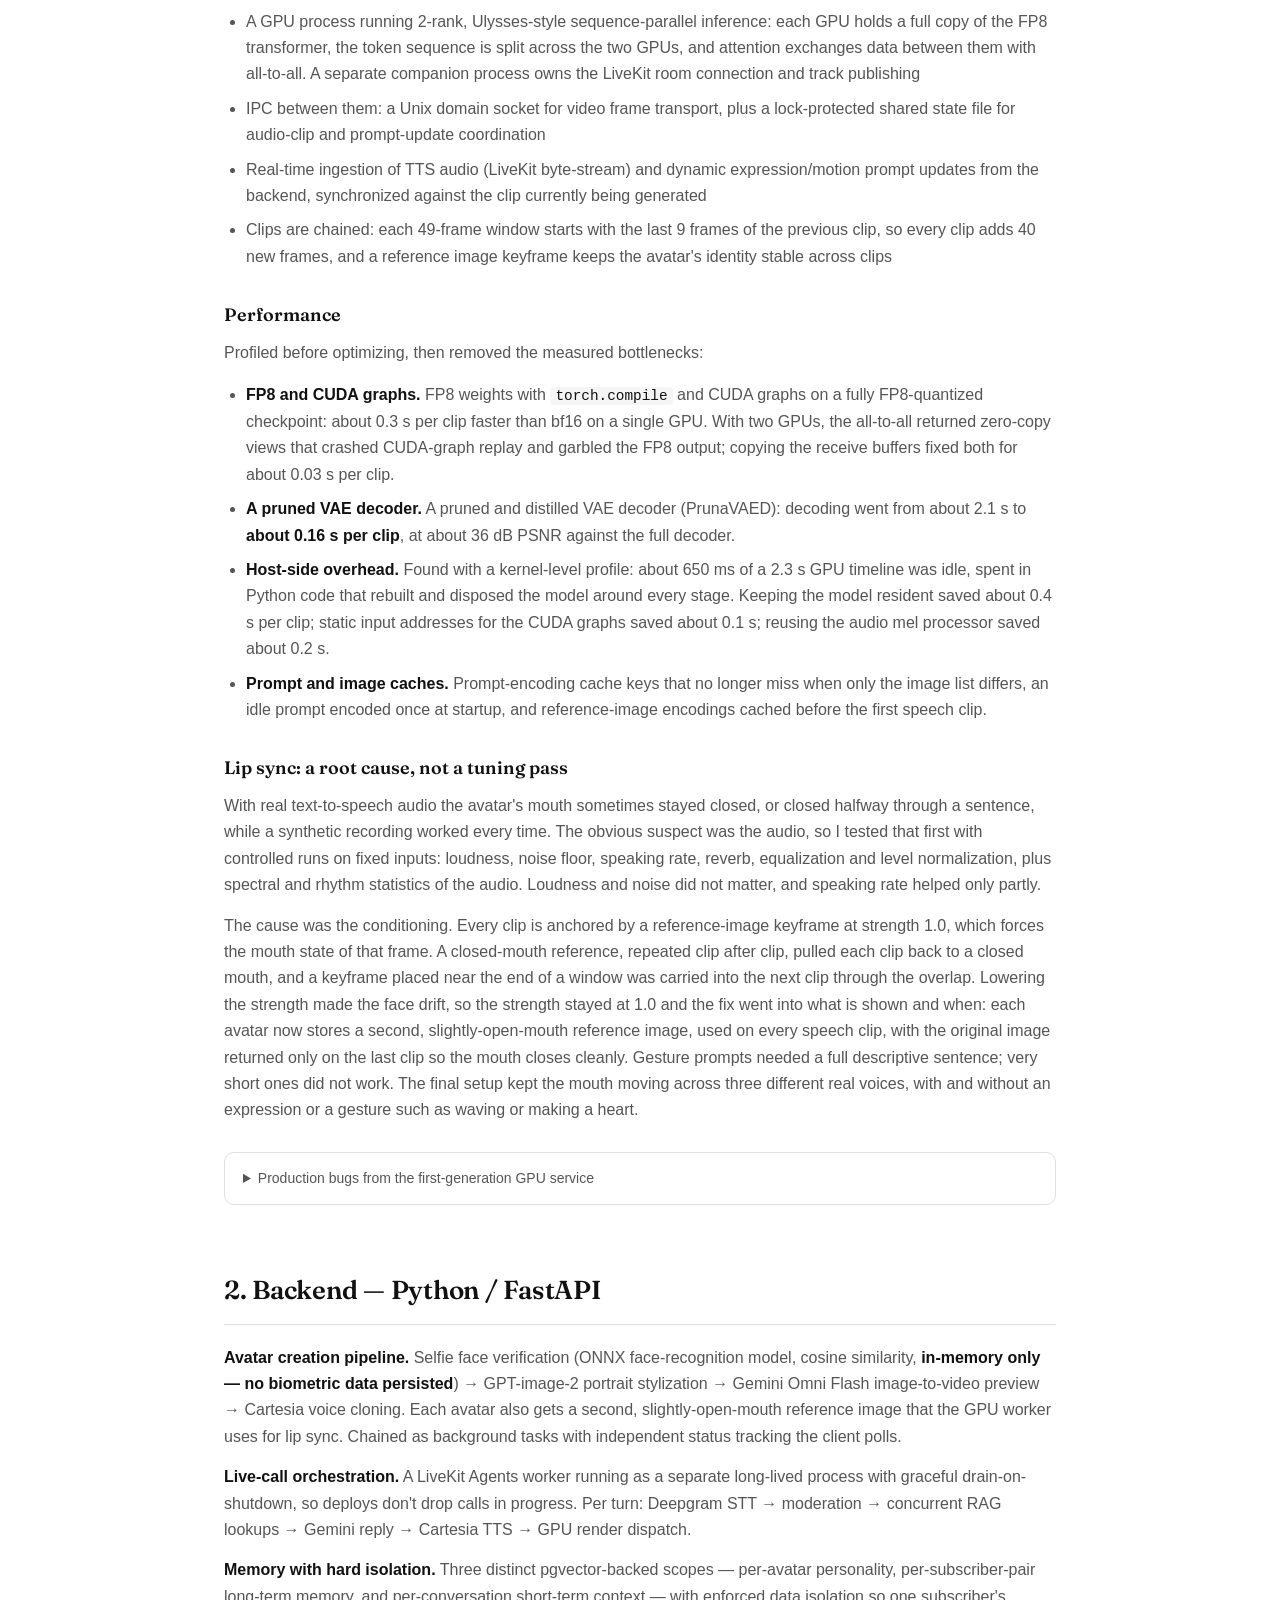
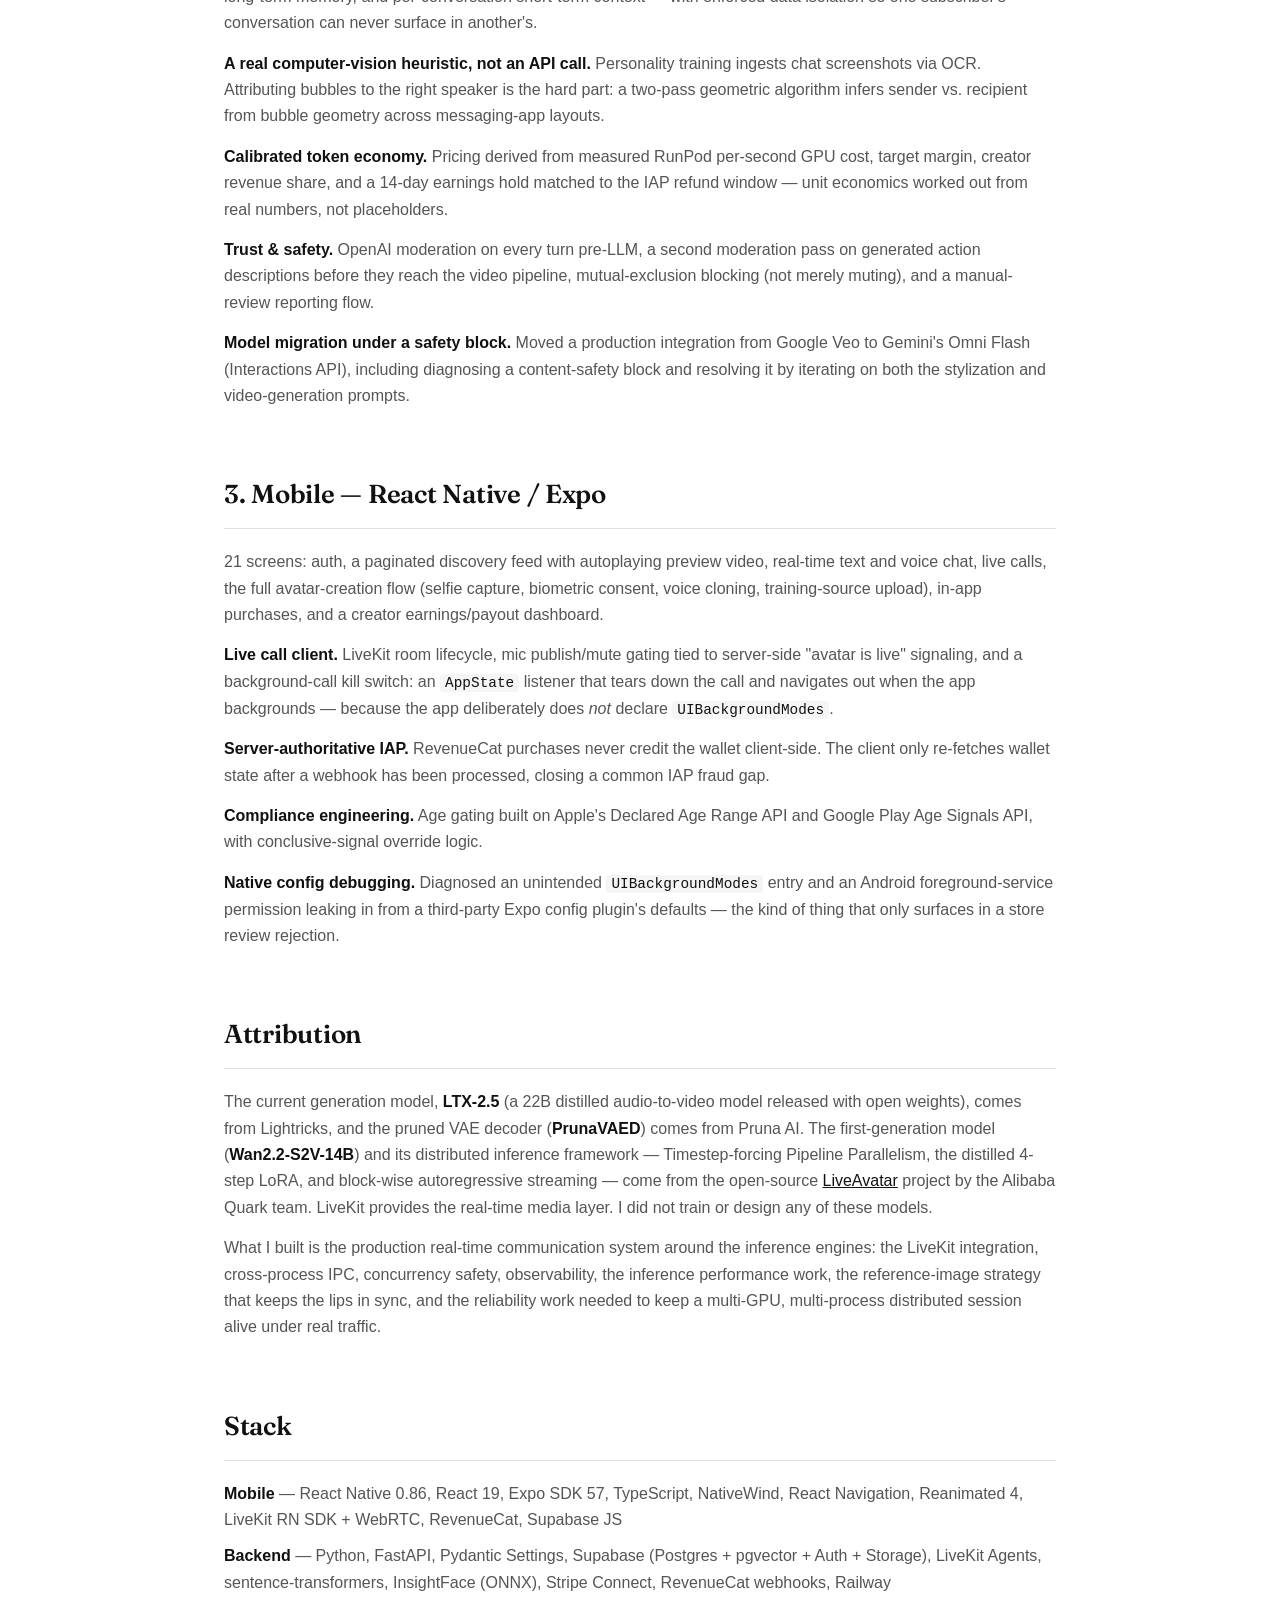
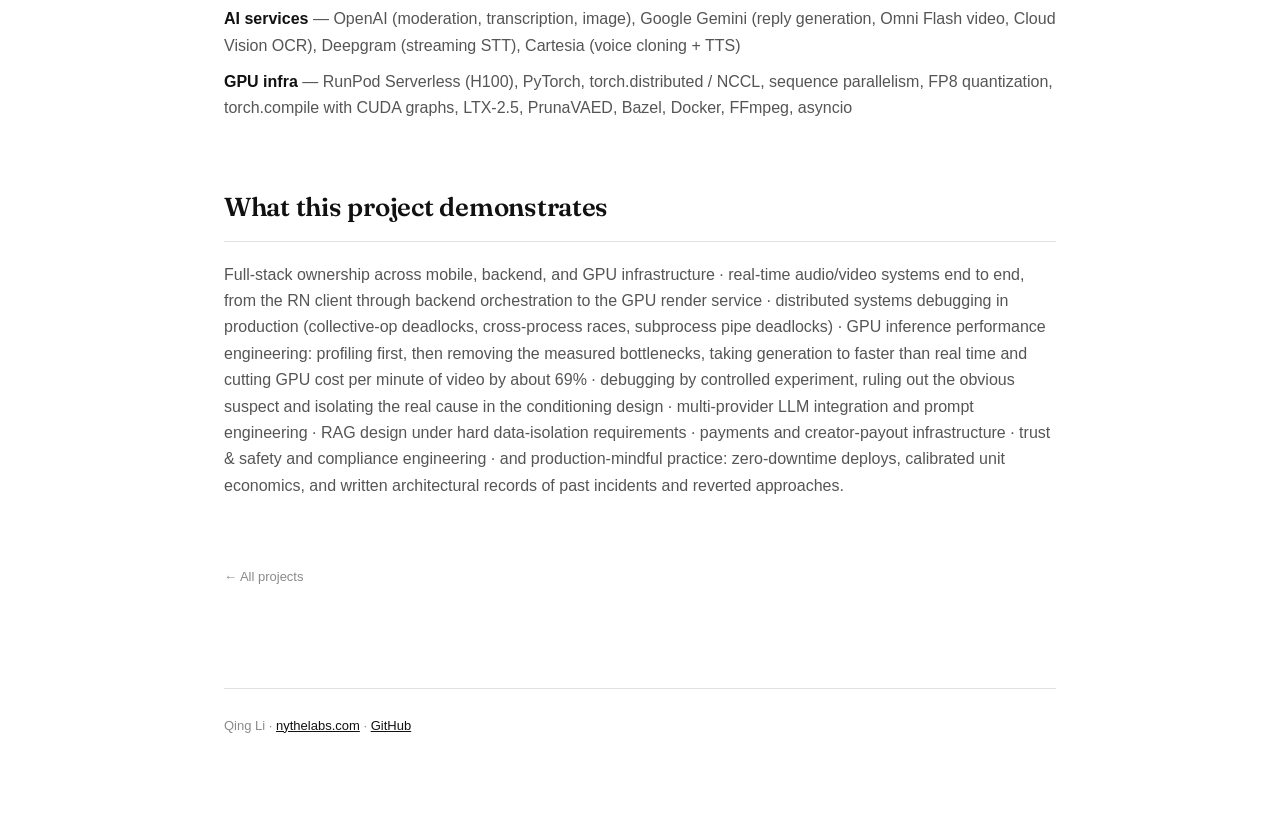
==== commit 176b175c: "Update Arcadia for second-gen 2-GPU LTX-2.5 video service" ====
--- a/projects/arcadia.html
+++ b/projects/arcadia.html
@@ -14,9 +14,9 @@
 </script>
 <title data-en="Arcadia — Qing Li" data-zh="Arcadia — Qing Li">Arcadia — Qing Li</title>
 <meta name="description"
-      data-en="Arcadia: a real-time AI avatar companion platform — mobile client, backend orchestration, and a 5-GPU distributed video generation service, built end to end."
-      data-zh="Arcadia：一个实时 AI 虚拟形象陪伴平台 — 移动客户端、后端编排，以及一套 5-GPU 分布式视频生成服务，端到端亲手搭建。"
-      content="Arcadia: a real-time AI avatar companion platform — mobile client, backend orchestration, and a 5-GPU distributed video generation service, built end to end." />
+      data-en="Arcadia: a real-time AI avatar companion platform — mobile client, backend orchestration, and a 2-GPU real-time video generation service, built end to end."
+      data-zh="Arcadia：一个实时 AI 虚拟形象陪伴平台 — 移动客户端、后端编排，以及一套 2-GPU 实时视频生成服务，端到端亲手搭建。"
+      content="Arcadia: a real-time AI avatar companion platform — mobile client, backend orchestration, and a 2-GPU real-time video generation service, built end to end." />
 <link rel="icon" href="../assets/icons/arcadia-icon-64.png" />
 <link rel="preconnect" href="https://fonts.googleapis.com" />
 <link rel="preconnect" href="https://fonts.gstatic.com" crossorigin />
@@ -50,8 +50,8 @@
       <h1>Arcadia</h1>
     </div>
     <p class="tagline">
-      <span data-i18n-lang="en">A real-time AI avatar companion platform — mobile client, backend orchestration, and a 5-GPU distributed video generation service, built end to end.</span>
-      <span data-i18n-lang="zh" hidden>一个实时 AI 虚拟形象陪伴平台 — 移动客户端、后端编排，以及一套 5-GPU 分布式视频生成服务，端到端亲手搭建。</span>
+      <span data-i18n-lang="en">A real-time AI avatar companion platform — mobile client, backend orchestration, and a 2-GPU real-time video generation service, built end to end.</span>
+      <span data-i18n-lang="zh" hidden>一个实时 AI 虚拟形象陪伴平台 — 移动客户端、后端编排，以及一套 2-GPU 实时视频生成服务，端到端亲手搭建。</span>
     </p>
     <p class="lede">
       <span data-i18n-lang="en">Users train an avatar on their own chat history, photos, and voice. Other users then talk to that avatar by text, voice message, or live video call — where the avatar responds with generated video, not a lip-synced still image.</span>
@@ -62,19 +62,10 @@
     </div>
   </header>
 
-  <section id="screenshots">
+  <section id="product">
     <h2><span data-i18n-lang="en">Product</span><span data-i18n-lang="zh" hidden>产品</span></h2>
-    <div class="shot-grid">
-      <img src="../assets/arcadia/product-1.jpg"
-           data-i18n-attr="alt"
-           data-en-alt="Arcadia avatar creation flow: portrait upload and voice selection"
-           data-zh-alt="Arcadia 虚拟形象创建流程：上传头像照片与选择声音"
-           alt="Arcadia avatar creation flow: portrait upload and voice selection" />
-      <img src="../assets/arcadia/product-2.jpg"
-           data-i18n-attr="alt"
-           data-en-alt="Arcadia live video call screen with an AI persona"
-           data-zh-alt="Arcadia 实时视频通话界面，展示 AI 角色"
-           alt="Arcadia live video call screen with an AI persona" />
+    <div class="product-video">
+      <video src="../assets/arcadia/product.mp4" poster="../assets/arcadia/product-poster.jpg" controls playsinline preload="metadata"></video>
     </div>
   </section>
 
@@ -83,12 +74,13 @@
     <div class="video-grid">
       <figure>
         <div class="video-box">
-          <video src="../assets/arcadia/demo-1.mp4" poster="../assets/arcadia/demo-1-poster.jpg" controls muted playsinline preload="metadata"></video>
+          <video src="../assets/arcadia/demo-call-1.mp4" poster="../assets/arcadia/demo-call-1-poster.jpg" controls playsinline preload="metadata"></video>
         </div>
       </figure>
       <figure>
-        <div class="video-box">
-          <video src="../assets/arcadia/demo-2.mp4" poster="../assets/arcadia/demo-2-poster.jpg" controls muted playsinline preload="metadata"></video>
+        <div class="video-box placeholder">
+          <span data-i18n-lang="en">Second demo coming soon</span>
+          <span data-i18n-lang="zh" hidden>第二段演示即将上线</span>
         </div>
       </figure>
     </div>
@@ -102,15 +94,15 @@
     <h2><span data-i18n-lang="en">Why this was hard</span><span data-i18n-lang="zh" hidden>为什么这部分很难</span></h2>
     <p data-i18n-lang="en">The interesting constraint is the live call. When a user speaks, the system has ~3 seconds to transcribe speech, moderate it, retrieve memory, generate a reply, and synthesize a voice. From there it still has to <strong>render a video of the avatar saying it</strong> and stream that video into a WebRTC room that's already open — end to end, a full turn from the user's voice to video playback takes about 10 seconds.</p>
     <p data-i18n-lang="zh" hidden>最有意思的约束在于实时通话。用户一开口，系统只有约 3 秒时间完成语音转写、内容审核、记忆检索、生成回复和语音合成。在此之后，还需要<strong>渲染出形象说出这段话的视频</strong>，并把这段视频实时推流进一个已经建立好的 WebRTC 房间 — 从用户开口到视频播放完整的一轮对话，端到端总耗时约 10 秒。</p>
-    <p data-i18n-lang="en">That last step runs on five GPUs in parallel, in a single distributed inference session, streaming frames rather than writing a file. Most of the engineering below exists because of that constraint.</p>
-    <p data-i18n-lang="zh" hidden>最后这一步在五块 GPU 上并行运行，处于同一个分布式推理会话中，以流式方式产出帧而不是先写文件再读取。下文的大部分工程工作，都是为了满足这个约束而存在的。</p>
+    <p data-i18n-lang="en">That last step runs on two GPUs in parallel, in a single distributed inference session, streaming 704×1216 frames at 30 fps faster than real time rather than writing a file. Most of the engineering below exists because of that constraint.</p>
+    <p data-i18n-lang="zh" hidden>最后这一步在两块 GPU 上并行运行，处于同一个分布式推理会话中，以快于实时的速度流式产出 704×1216、30 fps 的视频帧，而不是先写文件再读取。下文的大部分工程工作，都是为了满足这个约束而存在的。</p>
 
     <figure class="diagram-figure">
       <svg viewBox="0 0 640 420" role="img"
            data-i18n-attr="aria-label"
-           data-en-aria-label="A user's phone connects over a LiveKit WebRTC room to a Python worker, which runs STT, moderation, retrieval and reply generation, then dispatches a render job to a 5-GPU RunPod service where a GPU process and a companion process exchange frames over IPC before the companion publishes video back into the same call."
-           data-zh-aria-label="用户手机通过 LiveKit WebRTC 房间连接到一个 Python 工作进程，该进程依次执行语音转写、内容审核、记忆检索与回复生成，随后将渲染任务分发到一个 5-GPU 的 RunPod 服务；在该服务内，GPU 进程与伴生进程通过 IPC 交换视频帧，最终由伴生进程把生成的视频发布回同一通话。"
-           aria-label="A user's phone connects over a LiveKit WebRTC room to a Python worker, which runs STT, moderation, retrieval and reply generation, then dispatches a render job to a 5-GPU RunPod service where a GPU process and a companion process exchange frames over IPC before the companion publishes video back into the same call.">
+           data-en-aria-label="A user's phone connects over a LiveKit WebRTC room to a Python worker, which runs STT, moderation, retrieval and reply generation, then dispatches a render job to a 2-GPU RunPod service where a GPU process and a companion process exchange frames over IPC before the companion publishes video back into the same call."
+           data-zh-aria-label="用户手机通过 LiveKit WebRTC 房间连接到一个 Python 工作进程，该进程依次执行语音转写、内容审核、记忆检索与回复生成，随后将渲染任务分发到一个 2-GPU 的 RunPod 服务；在该服务内，GPU 进程与伴生进程通过 IPC 交换视频帧，最终由伴生进程把生成的视频发布回同一通话。"
+           aria-label="A user's phone connects over a LiveKit WebRTC room to a Python worker, which runs STT, moderation, retrieval and reply generation, then dispatches a render job to a 2-GPU RunPod service where a GPU process and a companion process exchange frames over IPC before the companion publishes video back into the same call.">
         <defs>
           <marker id="arrow" viewBox="0 0 10 10" refX="8" refY="5" markerWidth="7" markerHeight="7" orient="auto-start-reverse">
             <path d="M0,0 L10,5 L0,10 z" fill="currentColor" opacity=".6"/>
@@ -140,8 +132,8 @@
 
         <!-- gpu outer -->
         <rect class="box" x="50" y="234" width="540" height="176" rx="8"/>
-        <text x="320" y="258" text-anchor="middle" font-size="13" font-weight="600">RunPod Serverless — 5× H200 SXM</text>
-        <text x="320" y="278" text-anchor="middle" font-size="11" opacity=".7">Wan2.2-S2V + TPP distributed inference</text>
+        <text x="320" y="258" text-anchor="middle" font-size="13" font-weight="600">RunPod Serverless — 2× H100</text>
+        <text x="320" y="278" text-anchor="middle" font-size="11" opacity=".7">LTX-2.5 22B (FP8) + sequence-parallel inference</text>
 
         <!-- sub-box A: gpu process -->
         <rect class="box accent" x="70" y="296" width="220" height="96" rx="8"/>
@@ -161,51 +153,82 @@
         <text class="label" x="320" y="378" text-anchor="middle" font-size="9">locked file</text>
       </svg>
       <figcaption>
-        <span data-i18n-lang="en">Client to worker to GPU service: the worker dispatches a render job, and inside the 5-GPU service the inference process and the LiveKit-publishing process trade frames and prompt updates over a Unix socket and a lock-protected shared state file.</span>
-        <span data-i18n-lang="zh" hidden>从客户端到工作进程再到 GPU 服务：工作进程分发渲染任务，在 5-GPU 服务内部，推理进程与负责向 LiveKit 发布视频的进程通过一个 Unix 套接字和一个加锁保护的共享状态文件，交换视频帧与提示词更新。</span>
+        <span data-i18n-lang="en">Client to worker to GPU service: the worker dispatches a render job, and inside the 2-GPU service the inference process and the LiveKit-publishing process trade frames and prompt updates over a Unix socket and a lock-protected shared state file.</span>
+        <span data-i18n-lang="zh" hidden>从客户端到工作进程再到 GPU 服务：工作进程分发渲染任务，在 2-GPU 服务内部，推理进程与负责向 LiveKit 发布视频的进程通过一个 Unix 套接字和一个加锁保护的共享状态文件，交换视频帧与提示词更新。</span>
       </figcaption>
     </figure>
   </section>
 
   <section id="video-gen">
     <h2>
-      <span data-i18n-lang="en">1. Real-time video generation on 5 GPUs</span>
-      <span data-i18n-lang="zh" hidden>1. 基于 5 块 GPU 的实时视频生成</span>
+      <span data-i18n-lang="en">1. Real-time video generation on 2 GPUs</span>
+      <span data-i18n-lang="zh" hidden>1. 基于 2 块 GPU 的实时视频生成</span>
     </h2>
-    <p data-i18n-lang="en">Built the production real-time communication system around an open-source inference engine (see <a href="#attribution">Attribution</a>): the LiveKit integration, cross-process IPC, concurrency safety, and observability that turn a research inference framework into something that survives production traffic.</p>
-    <p data-i18n-lang="zh" hidden>围绕一个开源推理引擎（见<a href="#attribution">致谢</a>）搭建了生产级实时通信系统：LiveKit 集成、跨进程 IPC、并发安全性，以及可观测性 — 这些工作把一个科研用的推理框架，改造成了能扛住真实生产流量的系统。</p>
+    <p data-i18n-lang="en">Built the production real-time communication system around open-source and open-weights inference engines (see <a href="#attribution">Attribution</a>): the LiveKit integration, cross-process IPC, concurrency safety, and observability that turn a research inference framework into something that survives production traffic.</p>
+    <p data-i18n-lang="zh" hidden>围绕开源、开放权重的推理引擎（见<a href="#attribution">致谢</a>）搭建了生产级实时通信系统：LiveKit 集成、跨进程 IPC、并发安全性，以及可观测性 — 这些工作把一个科研用的推理框架，改造成了能扛住真实生产流量的系统。</p>
+    <p data-i18n-lang="en">The GPU service has been through two generations. The first ran Wan2.2-S2V-14B on five H200 GPUs, at about 2.8 s per clip. The current one runs Lightricks' LTX-2.5 22B distilled audio-to-video model on two H100 GPUs at 704×1216 and 30 fps. It generates each 1.333-second clip in <strong>about 1.2 seconds, faster than real time</strong>, and the GPU cost per minute of generated video fell from $0.504 to $0.156 (<strong>about 69% lower</strong>).</p>
+    <p data-i18n-lang="zh" hidden>这套 GPU 服务已经历了两代。第一代在五块 H200 GPU 上运行 Wan2.2-S2V-14B，每个片段约 2.8 秒。当前这一代在两块 H100 GPU 上运行 Lightricks 的 LTX-2.5 22B 蒸馏版音频生成视频模型，分辨率 704×1216、30 fps。每个 1.333 秒的片段只需<strong>约 1.2 秒即可生成，快于实时</strong>；每分钟生成视频的 GPU 成本从 0.504 美元降到 0.156 美元（<strong>降低约 69%</strong>）。</p>
 
     <h3><span data-i18n-lang="en">Architecture</span><span data-i18n-lang="zh" hidden>架构</span></h3>
     <ul data-i18n-lang="en">
-      <li>A GPU process running 5-rank tensor/pipeline-parallel inference, and a separate companion process owning the LiveKit room connection and track publishing</li>
+      <li>A GPU process running 2-rank, Ulysses-style sequence-parallel inference: each GPU holds a full copy of the FP8 transformer, the token sequence is split across the two GPUs, and attention exchanges data between them with all-to-all. A separate companion process owns the LiveKit room connection and track publishing</li>
       <li>IPC between them: a Unix domain socket for video frame transport, plus a lock-protected shared state file for audio-clip and prompt-update coordination</li>
       <li>Real-time ingestion of TTS audio (LiveKit byte-stream) and dynamic expression/motion prompt updates from the backend, synchronized against the clip currently being generated</li>
+      <li>Clips are chained: each 49-frame window starts with the last 9 frames of the previous clip, so every clip adds 40 new frames, and a reference image keyframe keeps the avatar's identity stable across clips</li>
     </ul>
     <ul data-i18n-lang="zh" hidden>
-      <li>一个运行 5-rank 张量/流水线并行推理的 GPU 进程，以及一个独立的伴生进程，负责持有 LiveKit 房间连接并发布音视频轨道</li>
+      <li>一个运行 2-rank Ulysses 式序列并行推理的 GPU 进程：每块 GPU 各持有一份完整的 FP8 transformer，token 序列被切分到两块 GPU 上，注意力计算时通过 all-to-all 在两者之间交换数据。另有一个独立的伴生进程，负责持有 LiveKit 房间连接并发布音视频轨道</li>
       <li>两者之间的 IPC：用一个 Unix 域套接字传输视频帧，另外用一个加锁保护的共享状态文件协调音频片段与提示词更新</li>
       <li>实时接收 TTS 音频（LiveKit 字节流）以及后端下发的动态表情/动作提示词更新，并与当前正在生成的片段保持同步</li>
+      <li>片段首尾衔接：每个 49 帧的窗口都以上一个片段的最后 9 帧开头，因此每个片段新增 40 帧；同时用一张参考图像关键帧，让形象的身份特征在各片段之间保持稳定</li>
     </ul>
 
-    <p data-i18n-lang="en"><strong>Performance</strong> — Validated and locked in an FP8 quantization + <code>torch.compile</code> configuration, and evaluated H100 vs. H200. Production runs on H200 SXM at <strong>~2.8s per clip</strong>, down from a ~3.70s unoptimized baseline (~24% faster), and ~8% faster than the same configuration on H100 (~3.1s).</p>
-    <p data-i18n-lang="zh" hidden><strong>性能</strong> — 验证并固化了 FP8 量化 + <code>torch.compile</code> 的配置组合，并对比评估了 H100 与 H200。生产环境跑在 H200 SXM 上，<strong>每个片段约 2.8 秒</strong>，相比约 3.70 秒的未优化基线快约 24%，比同配置下的 H100（约 3.1 秒）快约 8%。</p>
-
-    <h3><span data-i18n-lang="en">Three production bugs worth reading about</span><span data-i18n-lang="zh" hidden>三个值得一读的生产环境 bug</span></h3>
-
-    <p data-i18n-lang="en"><strong>NCCL collective-op deadlock, fixed at the architectural level.</strong> In a 5-rank distributed loop, every rank must call <code>dist.broadcast_object_list</code> the same number of times in the same order, every iteration. A rank-0-only decision placed inside a conditional branch means four ranks block forever waiting for a broadcast that never comes. This class of bug recurred three separate times before I stopped patching instances and fixed the pattern: all rank-0 decisions moved unconditionally to the top of every loop iteration.</p>
-    <p data-i18n-lang="zh" hidden><strong>NCCL 集合通信死锁，从架构层面根治。</strong>在一个 5-rank 的分布式循环里，每个 rank 在每一轮迭代中都必须以相同的顺序、相同的次数调用 <code>dist.broadcast_object_list</code>。如果一个只属于 rank-0 的决策被放进了条件分支，就会导致另外四个 rank 永远阻塞，等待一次永远不会到来的广播。这类 bug 反复出现了三次之后，我不再逐个打补丁，而是直接修正了这个模式：把所有 rank-0 的决策无条件地移到每轮循环的最前面。</p>
-
-    <p data-i18n-lang="en"><strong>Cross-process race on a shared state file.</strong> Unlocked read-modify-write access let an already-consumed audio queue entry reappear after deletion, crashing the session with an unhandled <code>FileNotFoundError</code>. Fixed with POSIX file locking and validated under a 200-operation concurrent stress test: <strong>200/200 correct with locking; 178 lost updates and 181 "zombie" entries reproduced without it.</strong></p>
-    <p data-i18n-lang="zh" hidden><strong>共享状态文件上的跨进程竞态。</strong>没有加锁的“读-改-写”操作，会让一条已经被消费、删除过的音频队列记录重新出现，导致会话因未处理的 <code>FileNotFoundError</code> 而崩溃。修复方式是引入 POSIX 文件锁，并通过一次 200 次操作的并发压力测试完成验证：<strong>加锁后 200/200 全部正确；不加锁时复现出 178 次更新丢失和 181 条“僵尸”记录。</strong></p>
-
-    <p data-i18n-lang="en"><strong>Subprocess pipe deadlock.</strong> An FFmpeg call drained <code>stdout</code> but never <code>stderr</code>. Under load, the subprocess blocked writing to a full stderr pipe while the caller blocked reading stdout — a circular wait. Resolved with <code>subprocess.communicate()</code>, which the standard library documents specifically to avoid this.</p>
-    <p data-i18n-lang="zh" hidden><strong>子进程管道死锁。</strong>一次 FFmpeg 调用只读取了 <code>stdout</code>，从未读取 <code>stderr</code>。高负载下，子进程因 stderr 管道写满而阻塞，同时调用方又在阻塞等待读取 stdout — 形成了循环等待。最终改用 <code>subprocess.communicate()</code> 解决，这正是标准库文档中明确用来规避此类问题的方法。</p>
-
-    <p data-i18n-lang="en"><strong>Observability</strong> — Layered diagnostic logging across the full audio/video path (byte-stream receipt, disk I/O, audio slicing, cross-process transport, inference entry), plus a <code>faulthandler</code> hook that dumps a full stack trace automatically when a call hangs. In a 5-process, 5-GPU system, this is the difference between a one-hour diagnosis and a one-day one.</p>
-    <p data-i18n-lang="zh" hidden><strong>可观测性</strong> — 在整条音视频路径上（字节流接收、磁盘 I/O、音频切片、跨进程传输、推理入口）分层部署了诊断日志，并接入了 <code>faulthandler</code> 钩子，在调用挂起时自动导出完整的调用栈。在一个 5 进程、5 GPU 的系统里，这决定了排查一次故障是花一小时还是花一整天。</p>
-
-    <p class="note" data-i18n-lang="en">Also fixed: a silent-audio bug where TTS output at 24 kHz was fed to a LiveKit <code>AudioSource</code> fixed at 16 kHz. It only manifested on real speech clips — idle silence happened to already match the fixed rate, so the failure was invisible until someone actually talked.</p>
-    <p class="note" data-i18n-lang="zh" hidden>另外还修复了一个静音 bug：24 kHz 的 TTS 输出被喂给了一个固定为 16 kHz 的 LiveKit <code>AudioSource</code>。这个问题只有在真实语音片段上才会暴露 — 因为空闲静音恰好与固定采样率“吻合”，所以在真正有人说话之前，这个错误一直是隐形的。</p>
+    <h3><span data-i18n-lang="en">Performance</span><span data-i18n-lang="zh" hidden>性能</span></h3>
+    <p data-i18n-lang="en">Profiled before optimizing, then removed the measured bottlenecks:</p>
+    <p data-i18n-lang="zh" hidden>先做性能剖析再动手优化，然后逐一消除实测出的瓶颈：</p>
+    <ul data-i18n-lang="en">
+      <li><strong>FP8 and CUDA graphs.</strong> FP8 weights with <code>torch.compile</code> and CUDA graphs on a fully FP8-quantized checkpoint: about 0.3 s per clip faster than bf16 on a single GPU. With two GPUs, the all-to-all returned zero-copy views that crashed CUDA-graph replay and garbled the FP8 output; copying the receive buffers fixed both for about 0.03 s per clip.</li>
+      <li><strong>A pruned VAE decoder.</strong> A pruned and distilled VAE decoder (PrunaVAED): decoding went from about 2.1 s to <strong>about 0.16 s per clip</strong>, at about 36 dB PSNR against the full decoder.</li>
+      <li><strong>Host-side overhead.</strong> Found with a kernel-level profile: about 650 ms of a 2.3 s GPU timeline was idle, spent in Python code that rebuilt and disposed the model around every stage. Keeping the model resident saved about 0.4 s per clip; static input addresses for the CUDA graphs saved about 0.1 s; reusing the audio mel processor saved about 0.2 s.</li>
+      <li><strong>Prompt and image caches.</strong> Prompt-encoding cache keys that no longer miss when only the image list differs, an idle prompt encoded once at startup, and reference-image encodings cached before the first speech clip.</li>
+    </ul>
+    <ul data-i18n-lang="zh" hidden>
+      <li><strong>FP8 与 CUDA graphs。</strong>在完全 FP8 量化的检查点上，以 FP8 权重配合 <code>torch.compile</code> 和 CUDA graphs：单卡上每个片段比 bf16 快约 0.3 秒。换到双卡后，all-to-all 返回的零拷贝视图会导致 CUDA graph 重放崩溃，并让 FP8 输出变成乱码；把接收缓冲区复制一份即可同时修复这两个问题，代价仅约每片段 0.03 秒。</li>
+      <li><strong>剪枝后的 VAE 解码器。</strong>采用经过剪枝和蒸馏的 VAE 解码器（PrunaVAED）：解码耗时从约 2.1 秒降到<strong>每片段约 0.16 秒</strong>，与完整解码器相比 PSNR 约为 36 dB。</li>
+      <li><strong>主机端开销。</strong>通过内核级性能剖析发现：在 2.3 秒的 GPU 时间线中，约有 650 毫秒处于空闲，时间都耗在了每个阶段前后重建、销毁模型的 Python 代码上。让模型常驻显存后，每片段节省约 0.4 秒；为 CUDA graphs 固定输入地址节省约 0.1 秒；复用音频 mel 处理器节省约 0.2 秒。</li>
+      <li><strong>提示词与图像缓存。</strong>修正了提示词编码的缓存键，使其不再因为仅图像列表不同而未命中；空闲提示词在启动时只编码一次；参考图像的编码在第一个语音片段之前就提前缓存好。</li>
+    </ul>
+
+    <h3><span data-i18n-lang="en">Lip sync: a root cause, not a tuning pass</span><span data-i18n-lang="zh" hidden>口型同步：找到根因，而不是调参了事</span></h3>
+    <p data-i18n-lang="en">With real text-to-speech audio the avatar's mouth sometimes stayed closed, or closed halfway through a sentence, while a synthetic recording worked every time. The obvious suspect was the audio, so I tested that first with controlled runs on fixed inputs: loudness, noise floor, speaking rate, reverb, equalization and level normalization, plus spectral and rhythm statistics of the audio. Loudness and noise did not matter, and speaking rate helped only partly.</p>
+    <p data-i18n-lang="zh" hidden>使用真实的 TTS 音频时，形象的嘴有时会一直闭着，或者一句话说到一半就闭上了，而一段合成录音却每次都正常。最明显的嫌疑对象是音频本身，所以我先用固定输入做对照实验逐项排查：响度、底噪、语速、混响、均衡与电平归一化，以及音频的频谱和节奏统计特征。结果是响度和噪声都没有影响，语速也只起到部分作用。</p>
+    <p data-i18n-lang="en">The cause was the conditioning. Every clip is anchored by a reference-image keyframe at strength 1.0, which forces the mouth state of that frame. A closed-mouth reference, repeated clip after clip, pulled each clip back to a closed mouth, and a keyframe placed near the end of a window was carried into the next clip through the overlap. Lowering the strength made the face drift, so the strength stayed at 1.0 and the fix went into what is shown and when: each avatar now stores a second, slightly-open-mouth reference image, used on every speech clip, with the original image returned only on the last clip so the mouth closes cleanly. Gesture prompts needed a full descriptive sentence; very short ones did not work. The final setup kept the mouth moving across three different real voices, with and without an expression or a gesture such as waving or making a heart.</p>
+    <p data-i18n-lang="zh" hidden>真正的原因在于条件约束。每个片段都由一张强度为 1.0 的参考图像关键帧锚定，它会强制锁定该帧的嘴部状态。一张闭嘴的参考图被一个片段接一个片段地重复使用，就会把每个片段都拉回闭嘴状态；而放在窗口末尾附近的关键帧，又会通过重叠帧被带入下一个片段。降低强度会让脸部发生漂移，所以强度保持 1.0 不变，修复转而落在“展示什么、何时展示”上：现在每个形象都会额外保存一张嘴巴微张的参考图像，在每个语音片段中使用，只有在最后一个片段才换回原图，让嘴能自然地合上。手势提示词需要一个完整的描述性句子，过短的提示词不起作用。最终方案在三种不同的真实声音下都能让嘴部持续动起来，无论是否带有表情，或挥手、比心之类的手势。</p>
+
+    <details class="muted-block">
+      <summary>
+        <span data-i18n-lang="en">Production bugs from the first-generation GPU service</span>
+        <span data-i18n-lang="zh" hidden>第一代 GPU 服务中的生产环境 bug</span>
+      </summary>
+
+      <p class="muted-intro" data-i18n-lang="en">These were found while running the first generation, a 5-GPU, 5-rank session. The real-time layer around the model (the companion process, the socket and the shared state file) carried over to the current version, and so did the rules these bugs taught.</p>
+      <p class="muted-intro" data-i18n-lang="zh" hidden>这些问题是在运行第一代服务（一个 5-GPU、5-rank 的会话）时发现的。模型外围的实时层（伴生进程、套接字和共享状态文件）延续到了当前版本，这些 bug 带来的经验法则也一并延续了下来。</p>
+
+      <p data-i18n-lang="en"><strong>NCCL collective-op deadlock, fixed at the architectural level.</strong> In a multi-rank distributed loop, every rank must call <code>dist.broadcast_object_list</code> the same number of times in the same order, every iteration. A rank-0-only decision placed inside a conditional branch means the other ranks block forever waiting for a broadcast that never comes. This class of bug recurred three separate times in the first version's 5-rank loop before I stopped patching instances and fixed the pattern: all rank-0 decisions moved unconditionally to the top of every loop iteration. The same rule held in the current version: a background thread that pre-encoded prompts raced the sequence-parallel collectives and hung the ranks, and removing it fixed it.</p>
+      <p data-i18n-lang="zh" hidden><strong>NCCL 集合通信死锁，从架构层面根治。</strong>在一个多 rank 的分布式循环里，每个 rank 在每一轮迭代中都必须以相同的顺序、相同的次数调用 <code>dist.broadcast_object_list</code>。如果一个只属于 rank-0 的决策被放进了条件分支，就会导致其他 rank 永远阻塞，等待一次永远不会到来的广播。这类 bug 在第一版的 5-rank 循环中反复出现了三次之后，我不再逐个打补丁，而是直接修正了这个模式：把所有 rank-0 的决策无条件地移到每轮循环的最前面。同样的规则在当前版本中依然成立：一个预先编码提示词的后台线程与序列并行的集合通信发生竞争，导致各 rank 挂起，移除该线程后问题解决。</p>
+
+      <p data-i18n-lang="en"><strong>Cross-process race on a shared state file.</strong> Unlocked read-modify-write access let an already-consumed audio queue entry reappear after deletion, crashing the session with an unhandled <code>FileNotFoundError</code>. Fixed with POSIX file locking and validated under a 200-operation concurrent stress test: <strong>200/200 correct with locking; 178 lost updates and 181 "zombie" entries reproduced without it.</strong></p>
+      <p data-i18n-lang="zh" hidden><strong>共享状态文件上的跨进程竞态。</strong>没有加锁的“读-改-写”操作，会让一条已经被消费、删除过的音频队列记录重新出现，导致会话因未处理的 <code>FileNotFoundError</code> 而崩溃。修复方式是引入 POSIX 文件锁，并通过一次 200 次操作的并发压力测试完成验证：<strong>加锁后 200/200 全部正确；不加锁时复现出 178 次更新丢失和 181 条“僵尸”记录。</strong></p>
+
+      <p data-i18n-lang="en"><strong>Subprocess pipe deadlock.</strong> An FFmpeg call drained <code>stdout</code> but never <code>stderr</code>. Under load, the subprocess blocked writing to a full stderr pipe while the caller blocked reading stdout — a circular wait. Resolved with <code>subprocess.communicate()</code>, which the standard library documents specifically to avoid this.</p>
+      <p data-i18n-lang="zh" hidden><strong>子进程管道死锁。</strong>一次 FFmpeg 调用只读取了 <code>stdout</code>，从未读取 <code>stderr</code>。高负载下，子进程因 stderr 管道写满而阻塞，同时调用方又在阻塞等待读取 stdout — 形成了循环等待。最终改用 <code>subprocess.communicate()</code> 解决，这正是标准库文档中明确用来规避此类问题的方法。</p>
+
+      <p data-i18n-lang="en"><strong>Observability.</strong> Layered diagnostic logging across the full audio/video path (byte-stream receipt, disk I/O, audio slicing, cross-process transport, inference entry), plus a <code>faulthandler</code> hook that dumps a full stack trace automatically when a call hangs. In a multi-process, multi-GPU system, this is the difference between a one-hour diagnosis and a one-day one.</p>
+      <p data-i18n-lang="zh" hidden><strong>可观测性。</strong>在整条音视频路径上（字节流接收、磁盘 I/O、音频切片、跨进程传输、推理入口）分层部署了诊断日志，并接入了 <code>faulthandler</code> 钩子，在调用挂起时自动导出完整的调用栈。在一个多进程、多 GPU 的系统里，这决定了排查一次故障是花一小时还是花一整天。</p>
+
+      <p data-i18n-lang="en"><strong>Also fixed:</strong> a silent-audio bug where TTS output at 24 kHz was fed to a LiveKit <code>AudioSource</code> fixed at 16 kHz. It only manifested on real speech clips — idle silence happened to already match the fixed rate, so the failure was invisible until someone actually talked.</p>
+      <p data-i18n-lang="zh" hidden><strong>另外还修复了：</strong>一个静音 bug：24 kHz 的 TTS 输出被喂给了一个固定为 16 kHz 的 LiveKit <code>AudioSource</code>。这个问题只有在真实语音片段上才会暴露 — 因为空闲静音恰好与固定采样率“吻合”，所以在真正有人说话之前，这个错误一直是隐形的。</p>
+    </details>
   </section>
 
   <section id="backend">
@@ -213,8 +236,8 @@
       <span data-i18n-lang="en">2. Backend — Python / FastAPI</span>
       <span data-i18n-lang="zh" hidden>2. 后端 — Python / FastAPI</span>
     </h2>
-    <p data-i18n-lang="en"><strong>Avatar creation pipeline.</strong> Selfie face verification (ONNX face-recognition model, cosine similarity, <strong>in-memory only — no biometric data persisted</strong>) → GPT-image-2 portrait stylization → Gemini Omni Flash image-to-video preview → Cartesia voice cloning. Chained as background tasks with independent status tracking the client polls.</p>
-    <p data-i18n-lang="zh" hidden><strong>虚拟形象创建流水线。</strong>自拍人脸校验（ONNX 人脸识别模型，余弦相似度，<strong>仅在内存中处理 — 不持久化任何生物特征数据</strong>）→ GPT-image-2 头像风格化 → Gemini Omni Flash 图生视频预览 → Cartesia 声音克隆。整条流程以后台任务串联，各阶段独立维护状态，供客户端轮询查询。</p>
+    <p data-i18n-lang="en"><strong>Avatar creation pipeline.</strong> Selfie face verification (ONNX face-recognition model, cosine similarity, <strong>in-memory only — no biometric data persisted</strong>) → GPT-image-2 portrait stylization → Gemini Omni Flash image-to-video preview → Cartesia voice cloning. Each avatar also gets a second, slightly-open-mouth reference image that the GPU worker uses for lip sync. Chained as background tasks with independent status tracking the client polls.</p>
+    <p data-i18n-lang="zh" hidden><strong>虚拟形象创建流水线。</strong>自拍人脸校验（ONNX 人脸识别模型，余弦相似度，<strong>仅在内存中处理 — 不持久化任何生物特征数据</strong>）→ GPT-image-2 头像风格化 → Gemini Omni Flash 图生视频预览 → Cartesia 声音克隆。每个形象还会额外生成一张嘴巴微张的参考图像，供 GPU 工作进程做口型同步使用。整条流程以后台任务串联，各阶段独立维护状态，供客户端轮询查询。</p>
 
     <p data-i18n-lang="en"><strong>Live-call orchestration.</strong> A LiveKit Agents worker running as a separate long-lived process with graceful drain-on-shutdown, so deploys don't drop calls in progress. Per turn: Deepgram STT → moderation → concurrent RAG lookups → Gemini reply → Cartesia TTS → GPU render dispatch.</p>
     <p data-i18n-lang="zh" hidden><strong>实时通话编排。</strong>LiveKit Agents 工作进程作为一个独立的常驻进程运行，支持关闭时优雅排空，保证发布上线不会打断正在进行的通话。每一轮对话依次经过：Deepgram 语音转写 → 内容审核 → 并发 RAG 检索 → Gemini 生成回复 → Cartesia 语音合成 → 分发到 GPU 渲染。</p>
@@ -258,10 +281,10 @@
 
   <section id="attribution">
     <h2><span data-i18n-lang="en">Attribution</span><span data-i18n-lang="zh" hidden>致谢</span></h2>
-    <p data-i18n-lang="en">The generation model (<strong>Wan2.2-S2V-14B</strong>) and its distributed inference framework — Timestep-forcing Pipeline Parallelism, the distilled 4-step LoRA, and block-wise autoregressive streaming — come from the open-source <a href="https://github.com/Alibaba-Quark/LiveAvatar">LiveAvatar</a> project by the Alibaba Quark team. I did not train or design them.</p>
-    <p data-i18n-lang="zh" hidden>生成模型（<strong>Wan2.2-S2V-14B</strong>）及其分布式推理框架 — 包括 Timestep-forcing 流水线并行、蒸馏得到的 4 步 LoRA，以及分块自回归流式生成 — 均来自阿里巴巴夸克团队的开源项目 <a href="https://github.com/Alibaba-Quark/LiveAvatar">LiveAvatar</a>。这些模型与框架并非由我训练或设计。</p>
-    <p data-i18n-lang="en">What I built is the production real-time communication system around that inference engine: the LiveKit integration, cross-process IPC, concurrency safety, observability, and the reliability work needed to keep a 5-GPU, multi-process distributed session alive under real traffic.</p>
-    <p data-i18n-lang="zh" hidden>我所构建的是围绕这套推理引擎的生产级实时通信系统：LiveKit 集成、跨进程 IPC、并发安全性、可观测性，以及让一个 5-GPU、多进程的分布式会话在真实流量下稳定存活所需的各项可靠性工作。</p>
+    <p data-i18n-lang="en">The current generation model, <strong>LTX-2.5</strong> (a 22B distilled audio-to-video model released with open weights), comes from Lightricks, and the pruned VAE decoder (<strong>PrunaVAED</strong>) comes from Pruna AI. The first-generation model (<strong>Wan2.2-S2V-14B</strong>) and its distributed inference framework — Timestep-forcing Pipeline Parallelism, the distilled 4-step LoRA, and block-wise autoregressive streaming — come from the open-source <a href="https://github.com/Alibaba-Quark/LiveAvatar">LiveAvatar</a> project by the Alibaba Quark team. LiveKit provides the real-time media layer. I did not train or design any of these models.</p>
+    <p data-i18n-lang="zh" hidden>当前这一代的生成模型 <strong>LTX-2.5</strong>（一个以开放权重发布的 22B 蒸馏版音频生成视频模型）来自 Lightricks，剪枝后的 VAE 解码器（<strong>PrunaVAED</strong>）来自 Pruna AI。第一代生成模型（<strong>Wan2.2-S2V-14B</strong>）及其分布式推理框架 — 包括 Timestep-forcing 流水线并行、蒸馏得到的 4 步 LoRA，以及分块自回归流式生成 — 均来自阿里巴巴夸克团队的开源项目 <a href="https://github.com/Alibaba-Quark/LiveAvatar">LiveAvatar</a>。实时媒体层由 LiveKit 提供。这些模型均非由我训练或设计。</p>
+    <p data-i18n-lang="en">What I built is the production real-time communication system around the inference engines: the LiveKit integration, cross-process IPC, concurrency safety, observability, the inference performance work, the reference-image strategy that keeps the lips in sync, and the reliability work needed to keep a multi-GPU, multi-process distributed session alive under real traffic.</p>
+    <p data-i18n-lang="zh" hidden>我所构建的是围绕这些推理引擎的生产级实时通信系统：LiveKit 集成、跨进程 IPC、并发安全性、可观测性、推理性能优化、保证口型同步的参考图像策略，以及让一个多 GPU、多进程的分布式会话在真实流量下稳定存活所需的各项可靠性工作。</p>
   </section>
 
   <section id="stack">
@@ -269,7 +292,7 @@
     <p class="stack-row"><b><span data-i18n-lang="en">Mobile</span><span data-i18n-lang="zh" hidden>移动端</span></b> — React Native 0.86, React 19, Expo SDK 57, TypeScript, NativeWind, React Navigation, Reanimated 4, LiveKit RN SDK + WebRTC, RevenueCat, Supabase JS</p>
     <p class="stack-row"><b><span data-i18n-lang="en">Backend</span><span data-i18n-lang="zh" hidden>后端</span></b> — Python, FastAPI, Pydantic Settings, Supabase (Postgres + pgvector + Auth + Storage), LiveKit Agents, sentence-transformers, InsightFace (ONNX), Stripe Connect, RevenueCat webhooks, Railway</p>
     <p class="stack-row"><b><span data-i18n-lang="en">AI services</span><span data-i18n-lang="zh" hidden>AI 服务</span></b> — OpenAI (moderation, transcription, image), Google Gemini (reply generation, Omni Flash video, Cloud Vision OCR), Deepgram (streaming STT), Cartesia (voice cloning + TTS)</p>
-    <p class="stack-row"><b><span data-i18n-lang="en">GPU infra</span><span data-i18n-lang="zh" hidden>GPU 基础设施</span></b> — RunPod Serverless (H200 SXM), PyTorch, torch.distributed / NCCL, FP8 quantization, torch.compile, Bazel, Docker, FFmpeg, asyncio</p>
+    <p class="stack-row"><b><span data-i18n-lang="en">GPU infra</span><span data-i18n-lang="zh" hidden>GPU 基础设施</span></b> — RunPod Serverless (H100), PyTorch, torch.distributed / NCCL, sequence parallelism, FP8 quantization, torch.compile with CUDA graphs, LTX-2.5, PrunaVAED, Bazel, Docker, FFmpeg, asyncio</p>
   </section>
 
   <section id="demonstrates">
@@ -277,8 +300,8 @@
       <span data-i18n-lang="en">What this project demonstrates</span>
       <span data-i18n-lang="zh" hidden>本项目展示的能力</span>
     </h2>
-    <p data-i18n-lang="en">Full-stack ownership across mobile, backend, and GPU infrastructure · real-time audio/video systems end to end, from the RN client through backend orchestration to the GPU render service · distributed systems debugging in production (collective-op deadlocks, cross-process races, subprocess pipe deadlocks) · multi-provider LLM integration and prompt engineering · RAG design under hard data-isolation requirements · payments and creator-payout infrastructure · trust &amp; safety and compliance engineering · GPU inference performance tuning · and production-mindful practice: zero-downtime deploys, calibrated unit economics, and written architectural records of past incidents and reverted approaches.</p>
-    <p data-i18n-lang="zh" hidden>横跨移动端、后端与 GPU 基础设施的全栈把控 · 从 RN 客户端到后端编排再到 GPU 渲染服务的端到端实时音视频系统 · 生产环境下的分布式系统排障（集合通信死锁、跨进程竞态、子进程管道死锁）· 多供应商大模型集成与提示词工程 · 在严格数据隔离要求下的 RAG 设计 · 支付与创作者提现基础设施 · 信任与安全及合规工程 · GPU 推理性能调优 · 以及具备生产意识的工程实践：零停机部署、经过精算的单位经济模型，以及对历史事故和被放弃方案的书面架构记录。</p>
+    <p data-i18n-lang="en">Full-stack ownership across mobile, backend, and GPU infrastructure · real-time audio/video systems end to end, from the RN client through backend orchestration to the GPU render service · distributed systems debugging in production (collective-op deadlocks, cross-process races, subprocess pipe deadlocks) · GPU inference performance engineering: profiling first, then removing the measured bottlenecks, taking generation to faster than real time and cutting GPU cost per minute of video by about 69% · debugging by controlled experiment, ruling out the obvious suspect and isolating the real cause in the conditioning design · multi-provider LLM integration and prompt engineering · RAG design under hard data-isolation requirements · payments and creator-payout infrastructure · trust &amp; safety and compliance engineering · and production-mindful practice: zero-downtime deploys, calibrated unit economics, and written architectural records of past incidents and reverted approaches.</p>
+    <p data-i18n-lang="zh" hidden>横跨移动端、后端与 GPU 基础设施的全栈把控 · 从 RN 客户端到后端编排再到 GPU 渲染服务的端到端实时音视频系统 · 生产环境下的分布式系统排障（集合通信死锁、跨进程竞态、子进程管道死锁）· GPU 推理性能工程：先剖析、再消除实测瓶颈，把生成速度提升到快于实时，并将每分钟视频的 GPU 成本降低约 69% · 用对照实验排查问题：先排除最明显的嫌疑，再把真正的原因定位到条件约束的设计上 · 多供应商大模型集成与提示词工程 · 在严格数据隔离要求下的 RAG 设计 · 支付与创作者提现基础设施 · 信任与安全及合规工程 · 以及具备生产意识的工程实践：零停机部署、经过精算的单位经济模型，以及对历史事故和被放弃方案的书面架构记录。</p>
   </section>
 
   <a class="back-link" href="../index.html">
--- a/assets/style.css
+++ b/assets/style.css
@@ -187,13 +187,32 @@
 .video-grid{display:flex;flex-wrap:wrap;justify-content:center;gap:18px;}
 .video-box{
   width:260px;
-  aspect-ratio:960/1660;
+  aspect-ratio:720/1566;
   border-radius:10px;
   border:1px solid var(--border);
   background:#000;
   overflow:hidden;
 }
 .video-box video{width:100%;height:100%;object-fit:cover;display:block;}
+.product-video{
+  aspect-ratio:16/9;
+  border-radius:10px;
+  border:1px solid var(--border);
+  background:#000;
+  overflow:hidden;
+}
+.product-video video{width:100%;height:100%;object-fit:contain;display:block;}
+.video-box.placeholder{
+  background:transparent;
+  border-style:dashed;
+  display:flex;
+  align-items:center;
+  justify-content:center;
+  padding:16px;
+  text-align:center;
+  color:var(--text-faint);
+  font-size:13px;
+}
 figcaption{color:var(--text-faint);font-size:13px;margin-top:10px;text-align:center;}
 figure{margin:0;}
 
@@ -207,6 +226,26 @@
   color:var(--text-faint);
   font-size:13px;
 }
+
+.muted-block{
+  margin-top:28px;
+  border:1px solid var(--border);
+  border-radius:10px;
+  padding:0 18px;
+  color:var(--text-faint);
+  font-size:13.5px;
+}
+.muted-block summary{
+  cursor:pointer;
+  padding:14px 0;
+  font-size:14px;
+  color:var(--text-dim);
+}
+.muted-block summary:hover{color:var(--text);}
+.muted-block[open] summary{border-bottom:1px solid var(--border);margin-bottom:6px;}
+.muted-block p{margin:12px 0;}
+.muted-block strong{color:var(--text-dim);}
+.muted-block .muted-intro{font-style:italic;}
 
 .diagram-figure{
   background:var(--bg-elev);
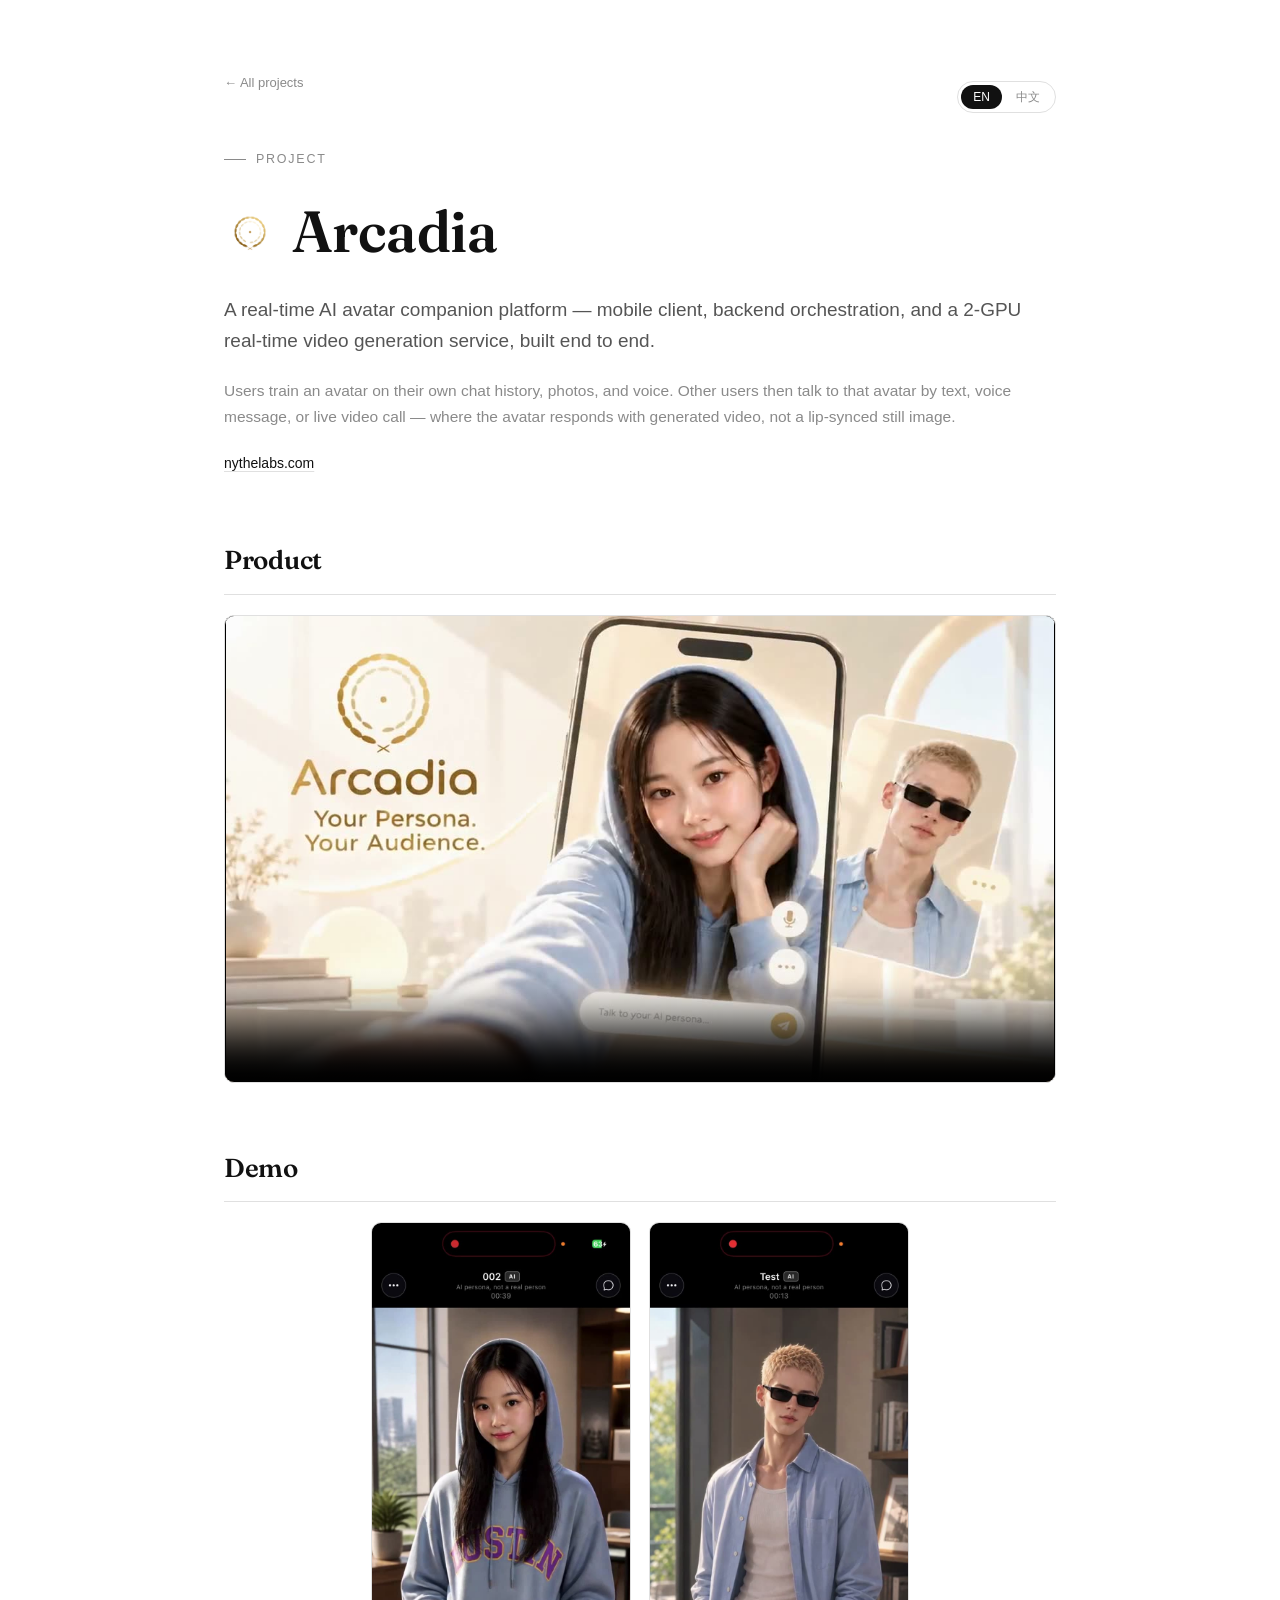
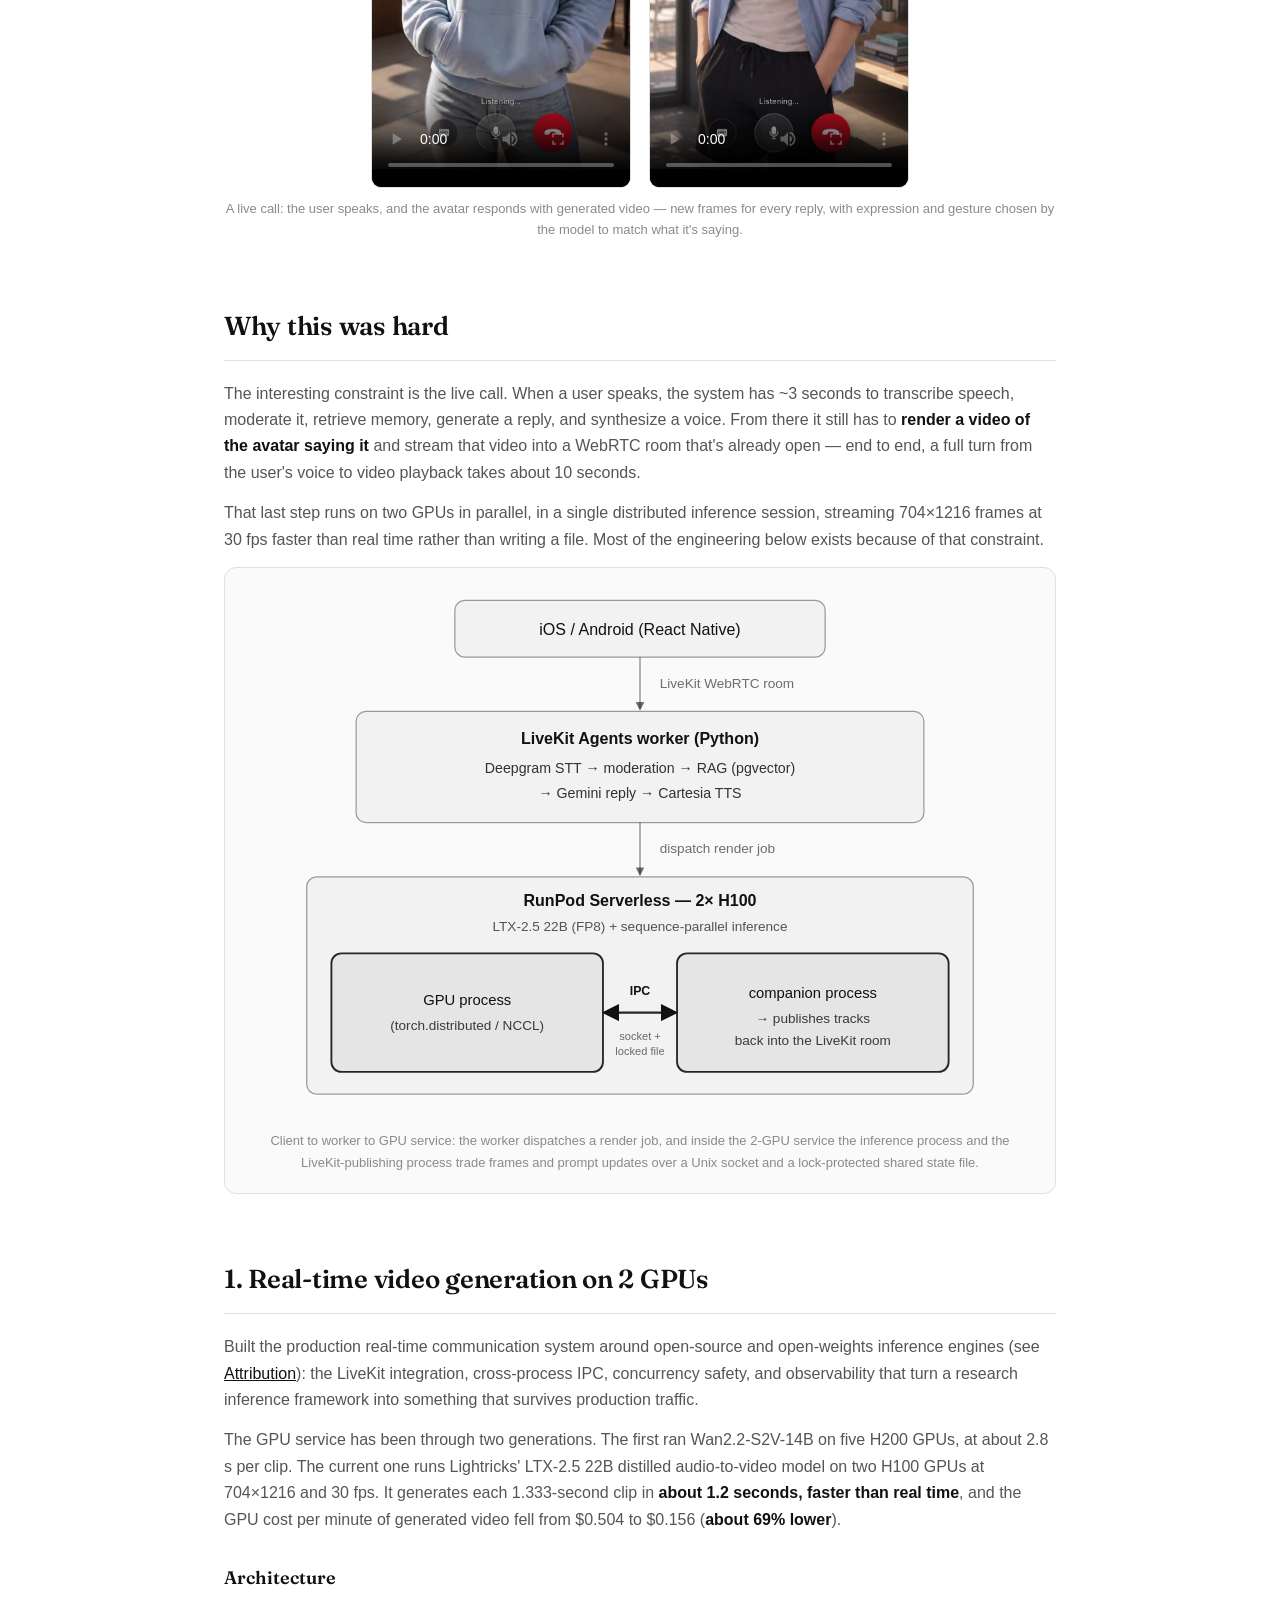
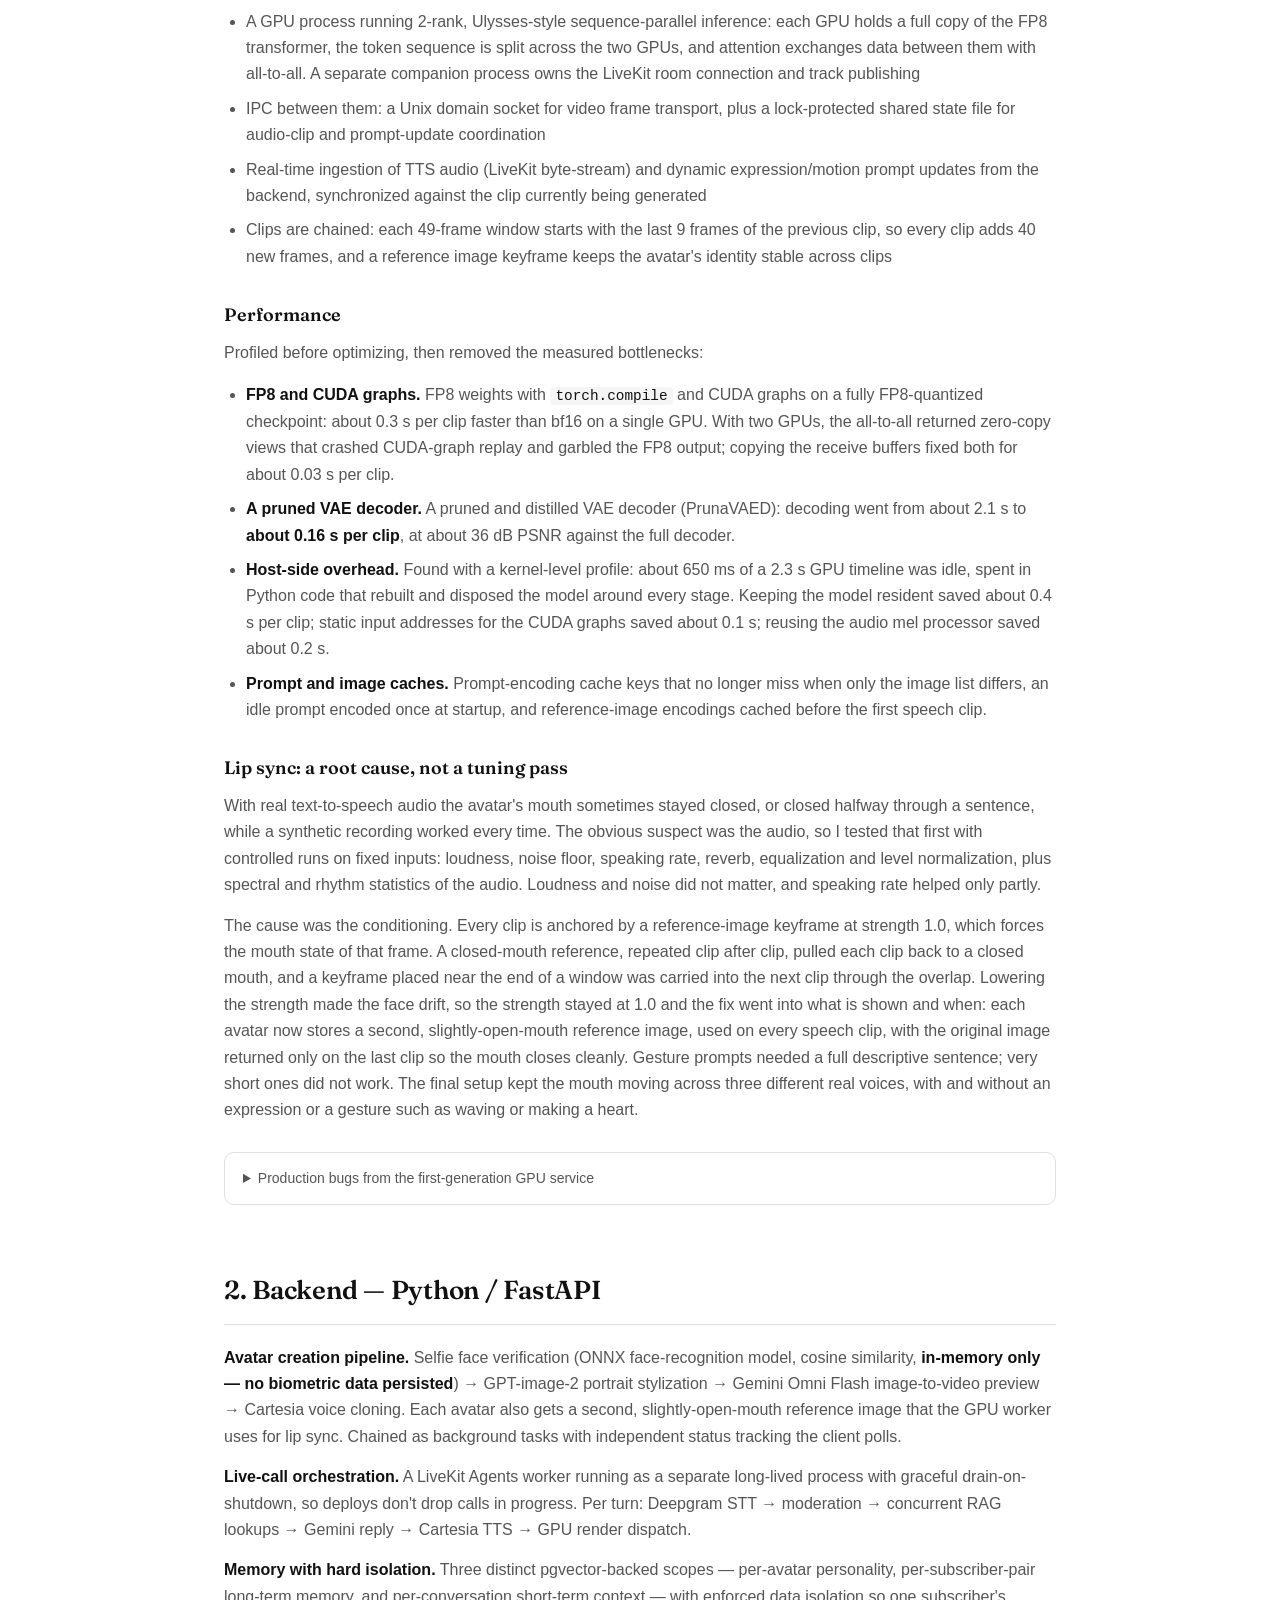
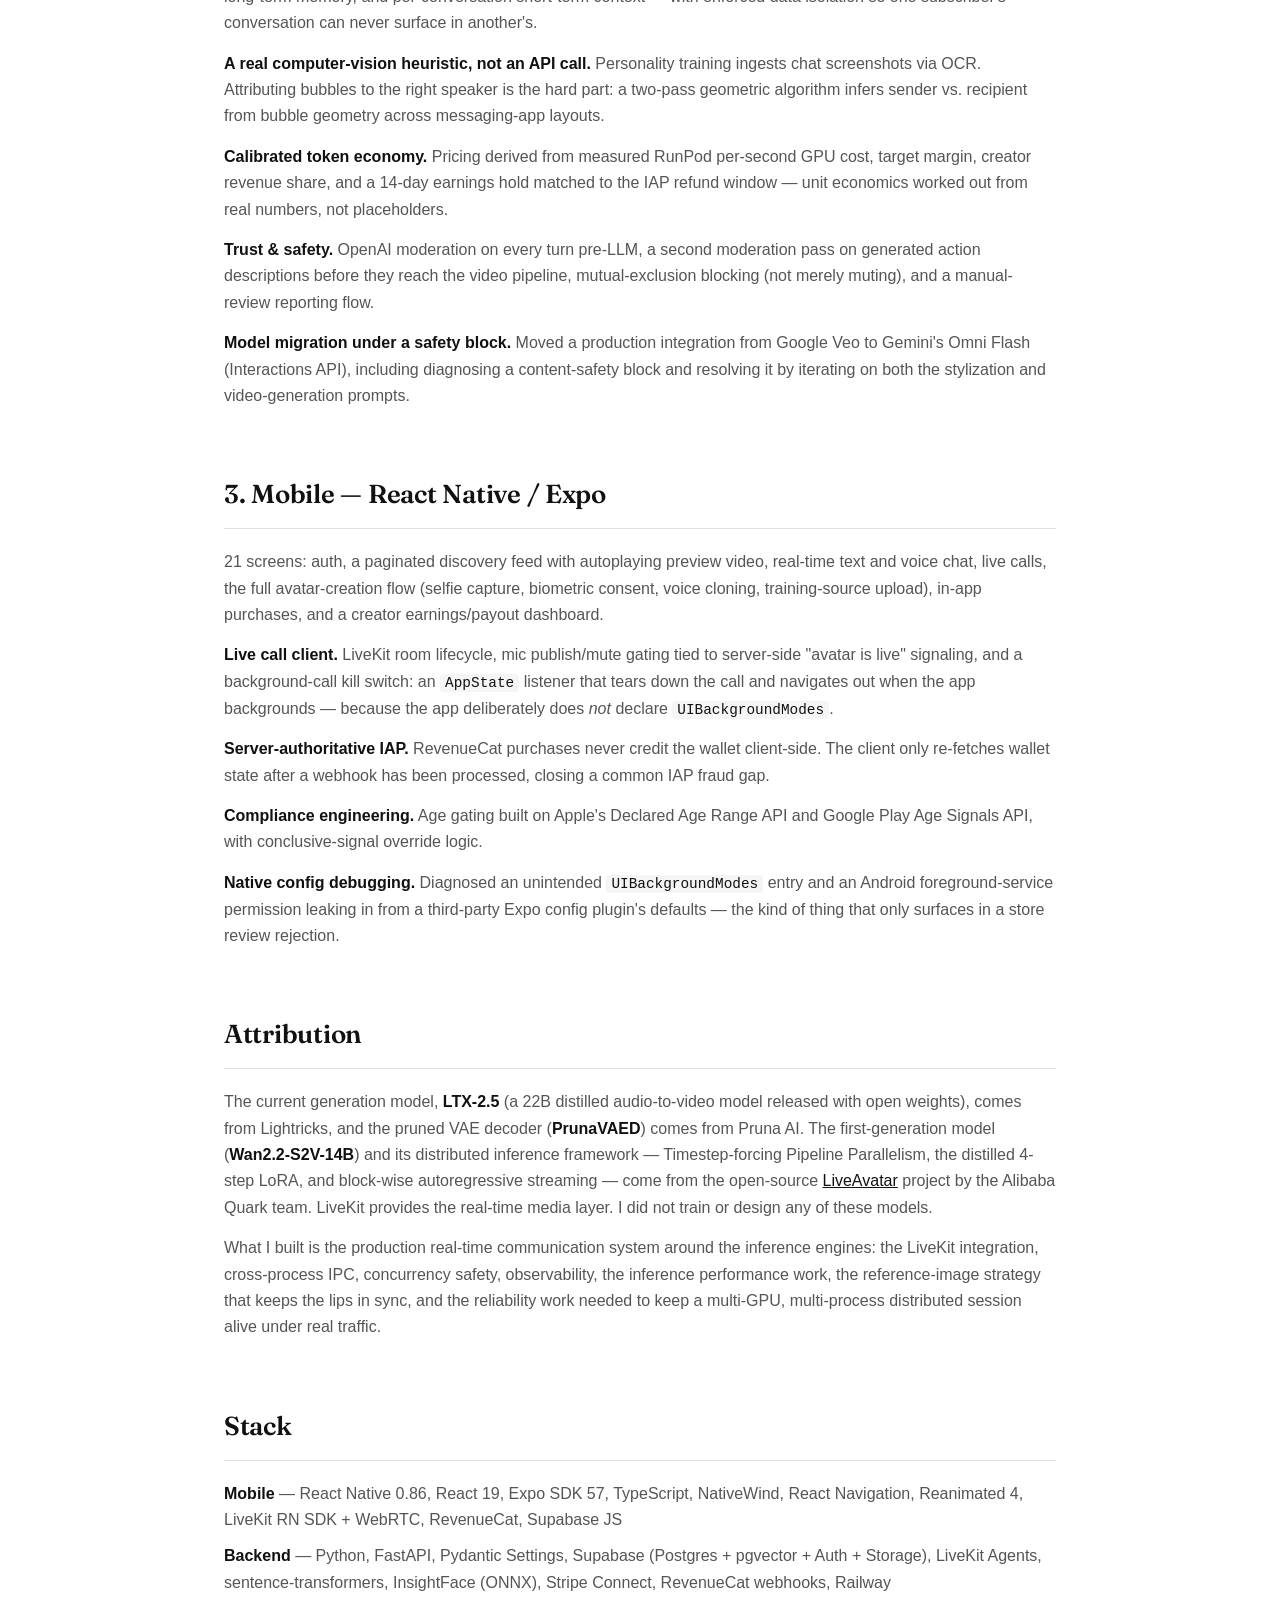
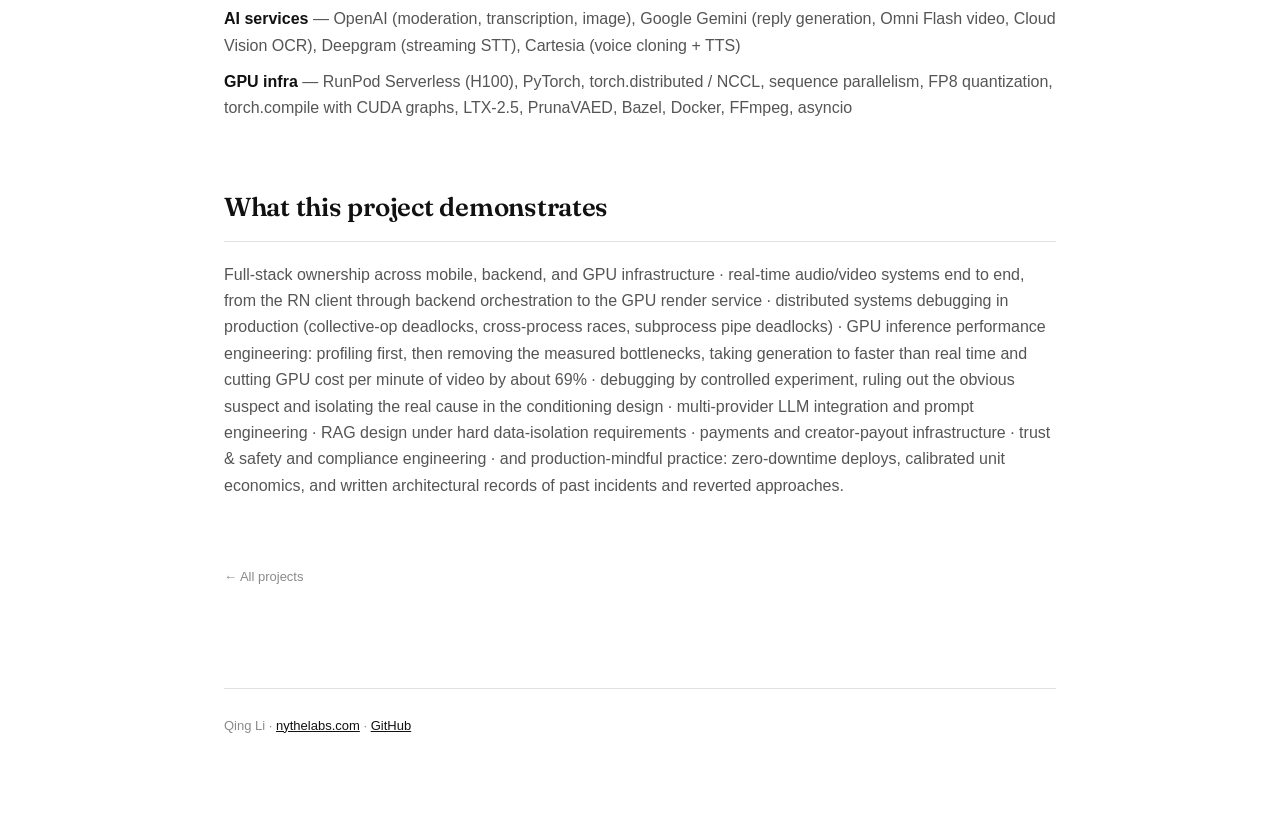
==== commit d30e5d10: "Upload second demo video" ====
--- a/projects/arcadia.html
+++ b/projects/arcadia.html
@@ -78,9 +78,8 @@
         </div>
       </figure>
       <figure>
-        <div class="video-box placeholder">
-          <span data-i18n-lang="en">Second demo coming soon</span>
-          <span data-i18n-lang="zh" hidden>第二段演示即将上线</span>
+        <div class="video-box">
+          <video src="../assets/arcadia/demo-call-2.mp4" poster="../assets/arcadia/demo-call-2-poster.jpg" controls playsinline preload="metadata"></video>
         </div>
       </figure>
     </div>
--- a/assets/style.css
+++ b/assets/style.css
@@ -202,17 +202,6 @@
   overflow:hidden;
 }
 .product-video video{width:100%;height:100%;object-fit:contain;display:block;}
-.video-box.placeholder{
-  background:transparent;
-  border-style:dashed;
-  display:flex;
-  align-items:center;
-  justify-content:center;
-  padding:16px;
-  text-align:center;
-  color:var(--text-faint);
-  font-size:13px;
-}
 figcaption{color:var(--text-faint);font-size:13px;margin-top:10px;text-align:center;}
 figure{margin:0;}
 
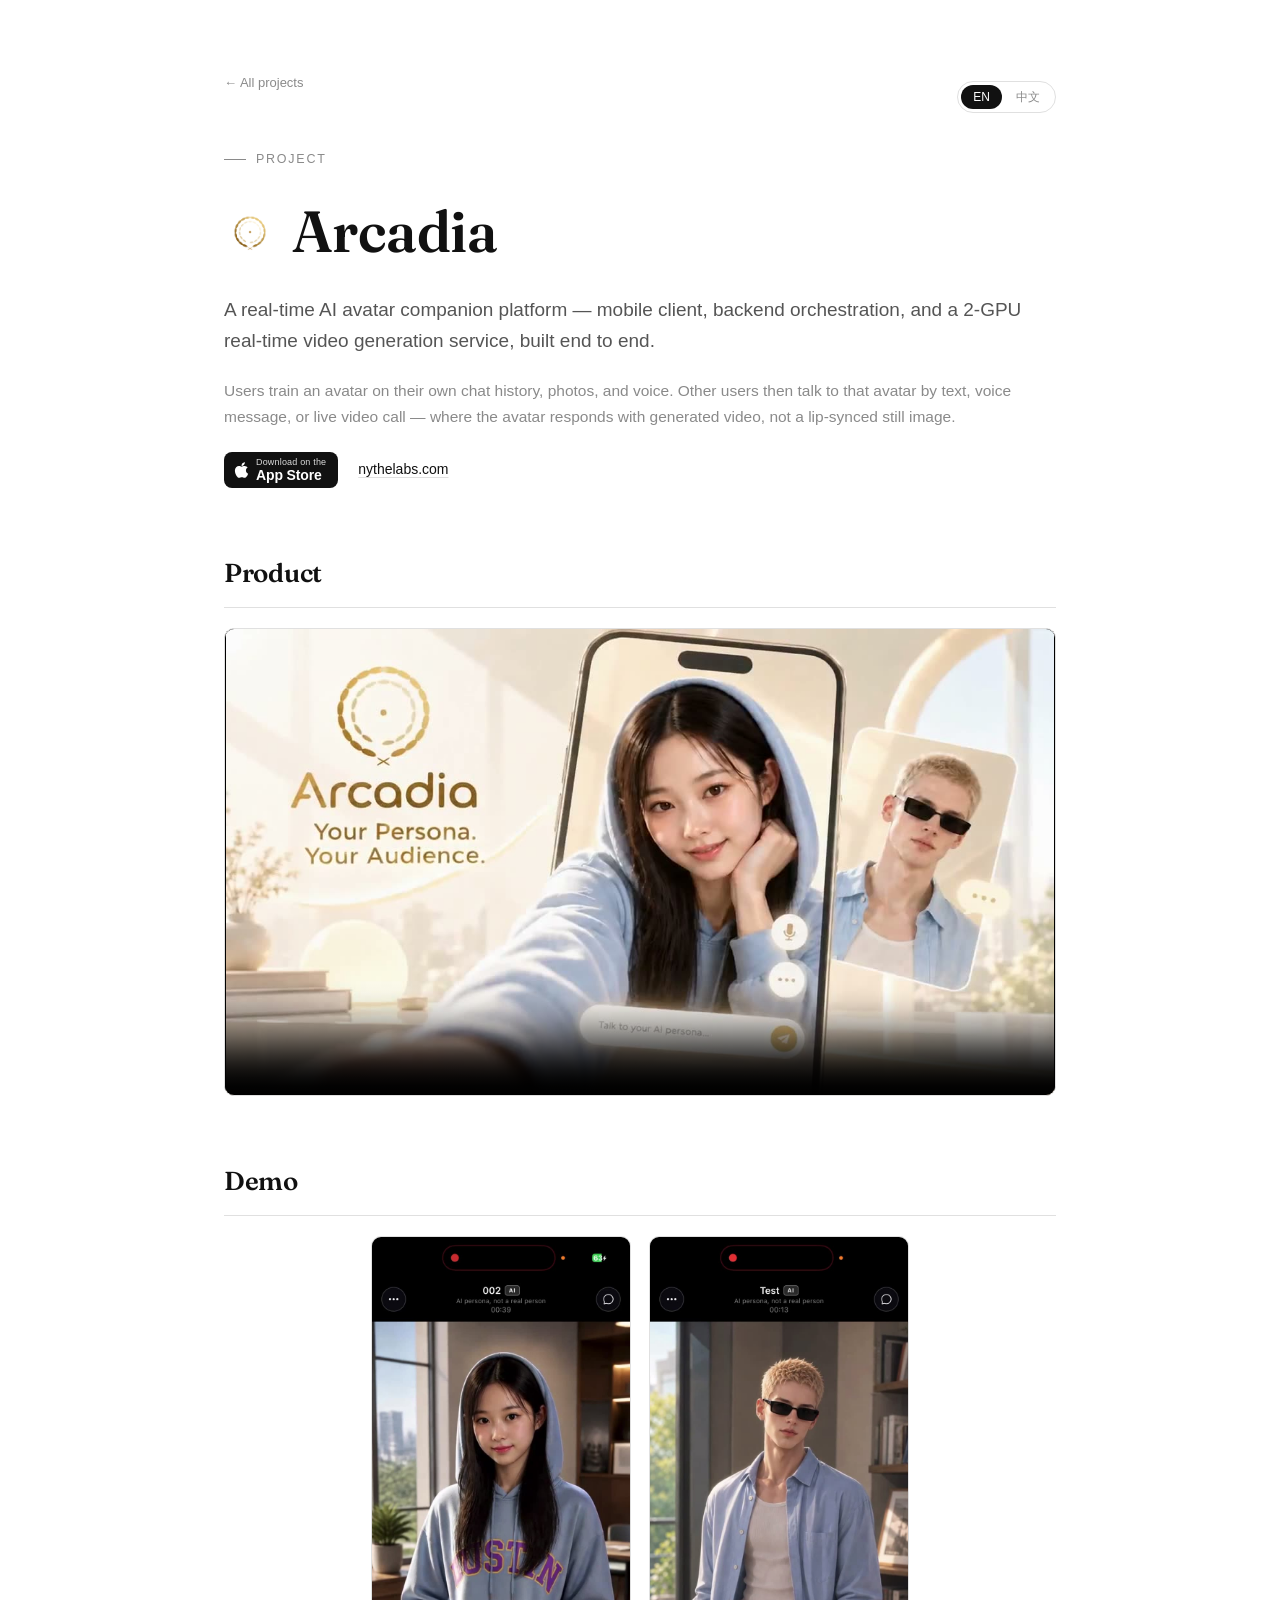
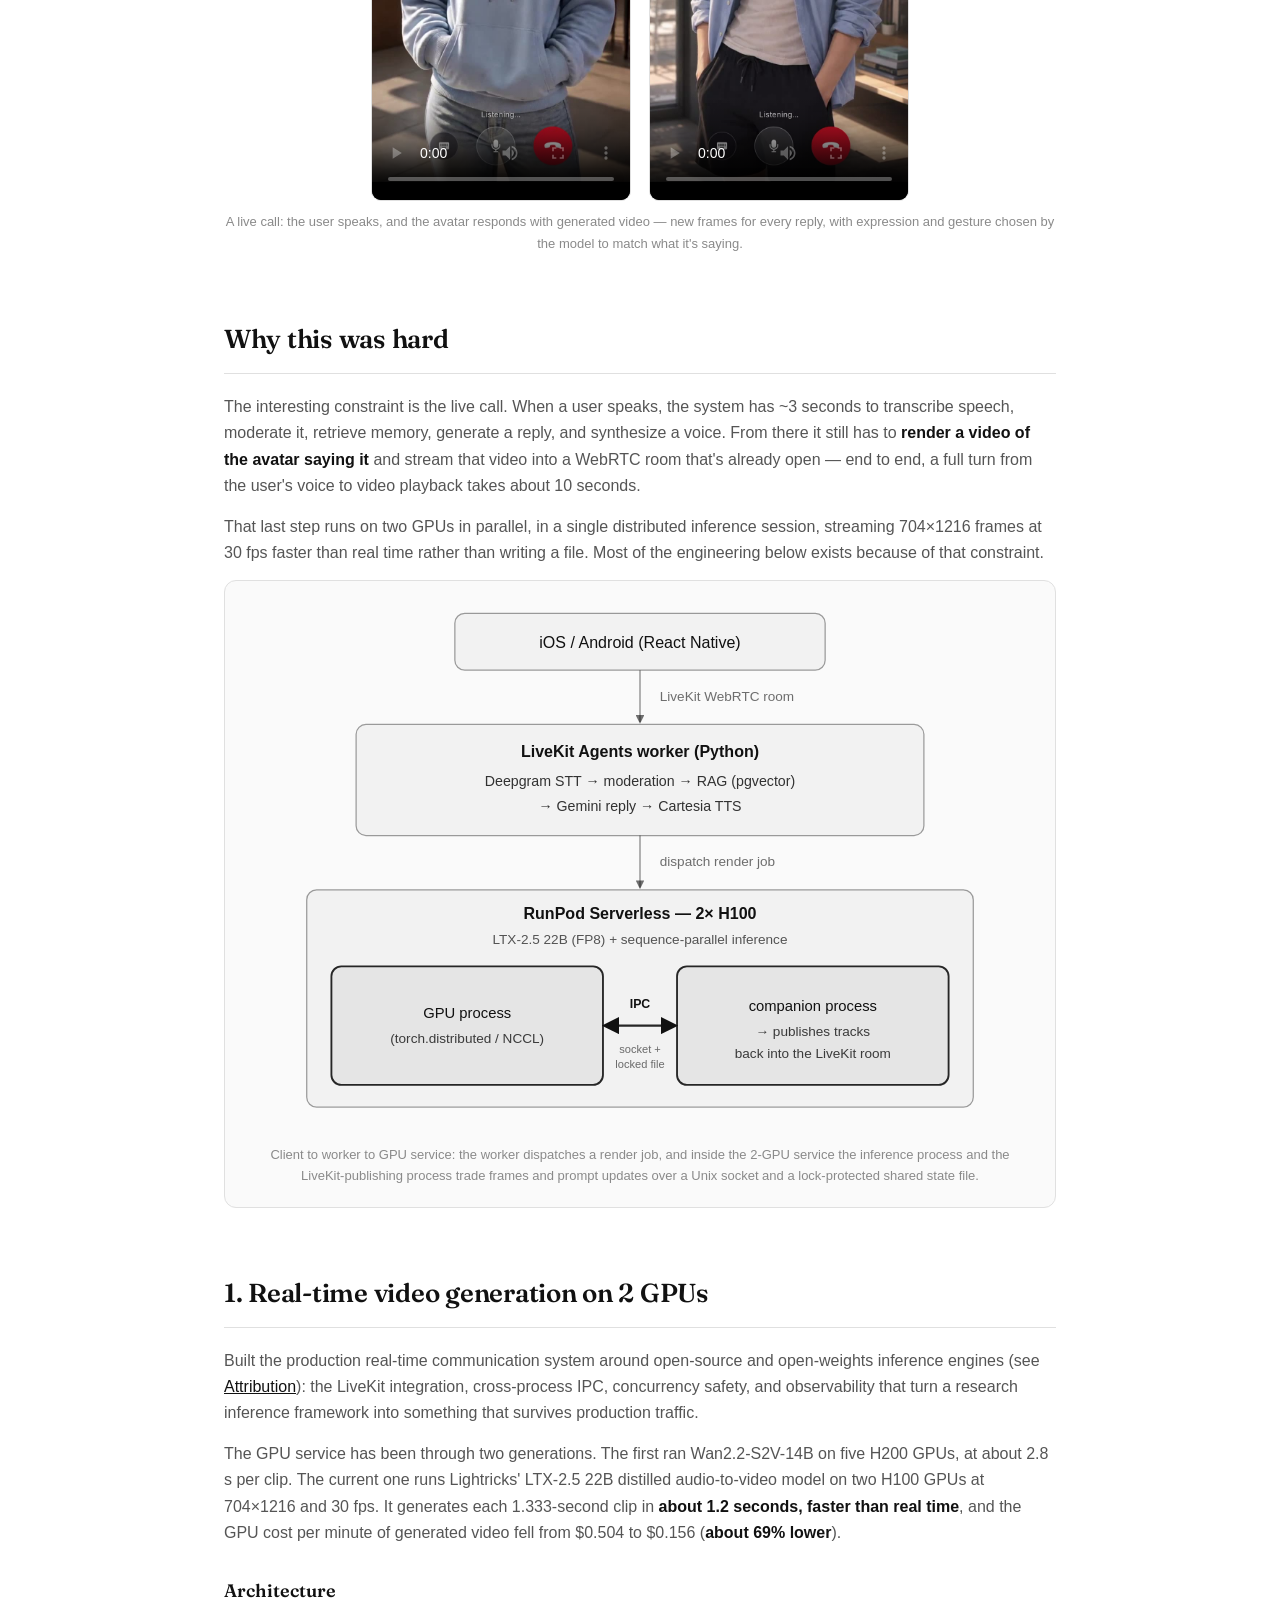
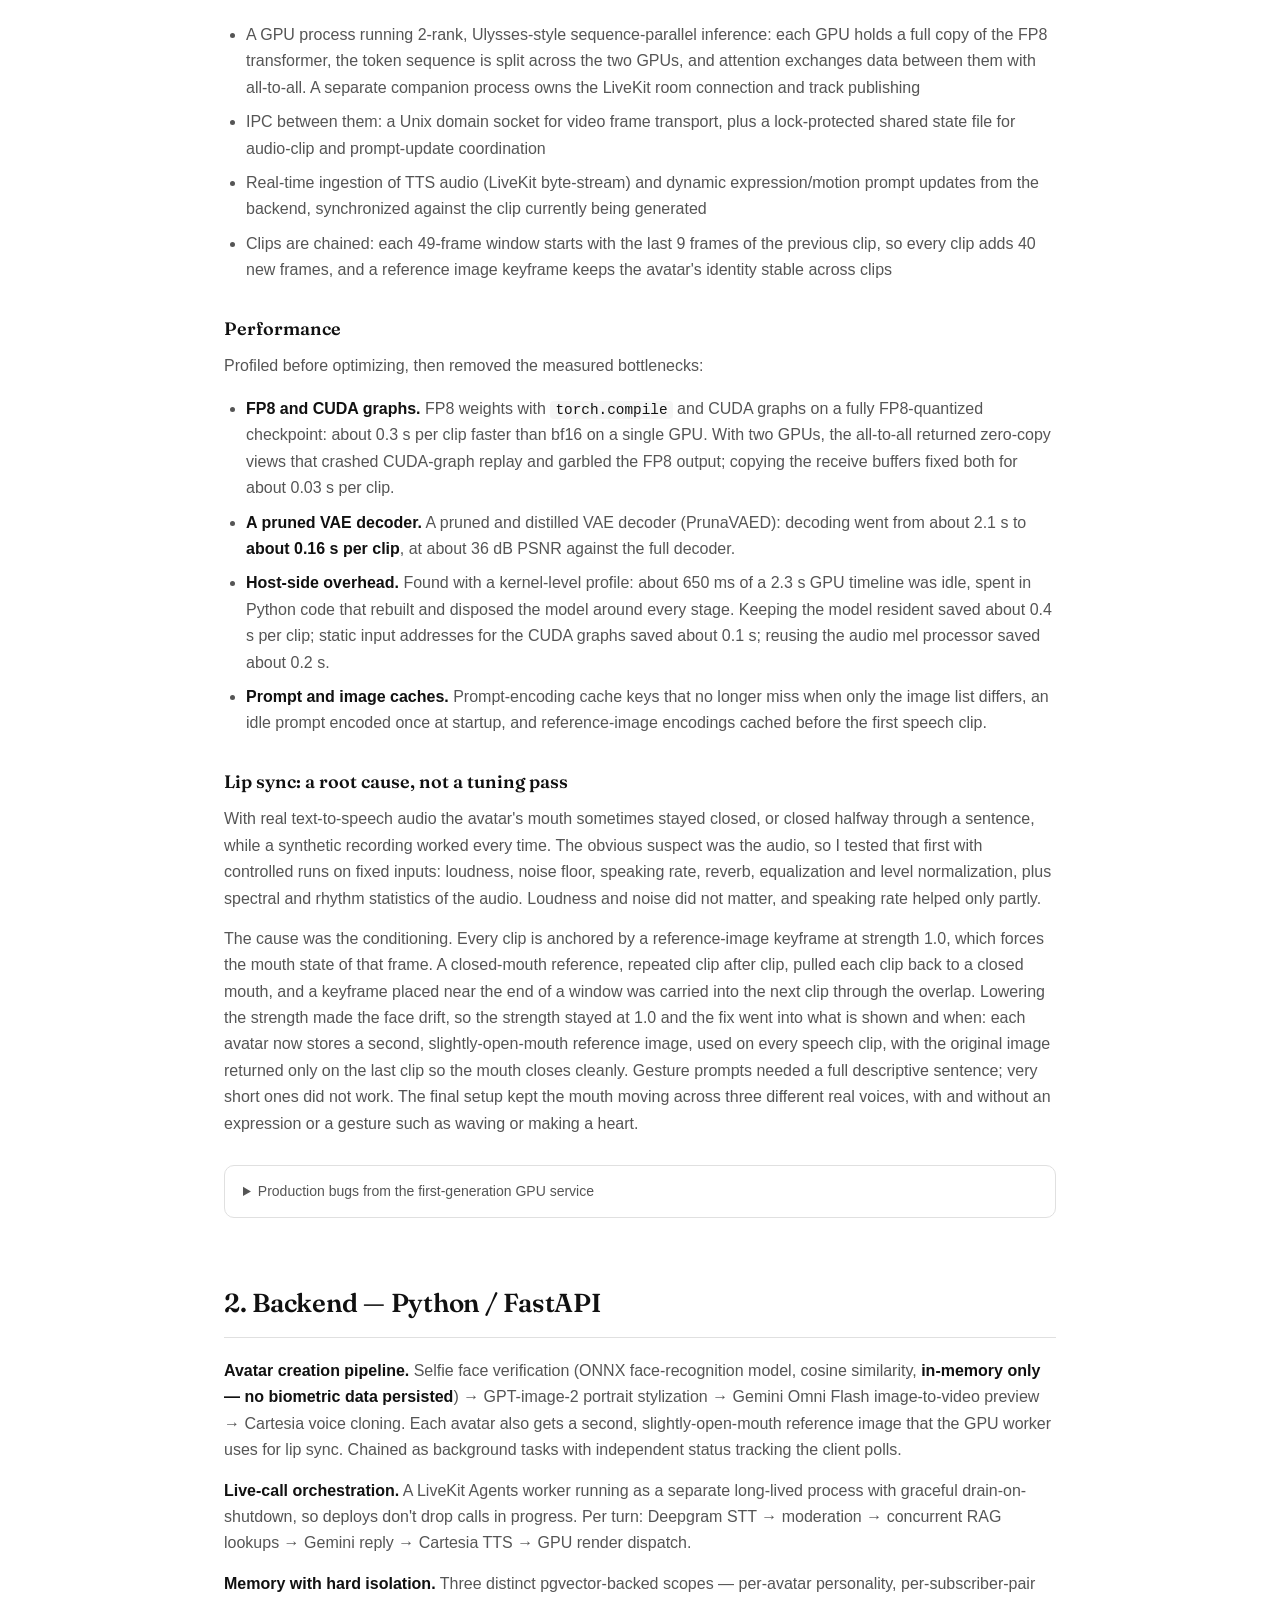
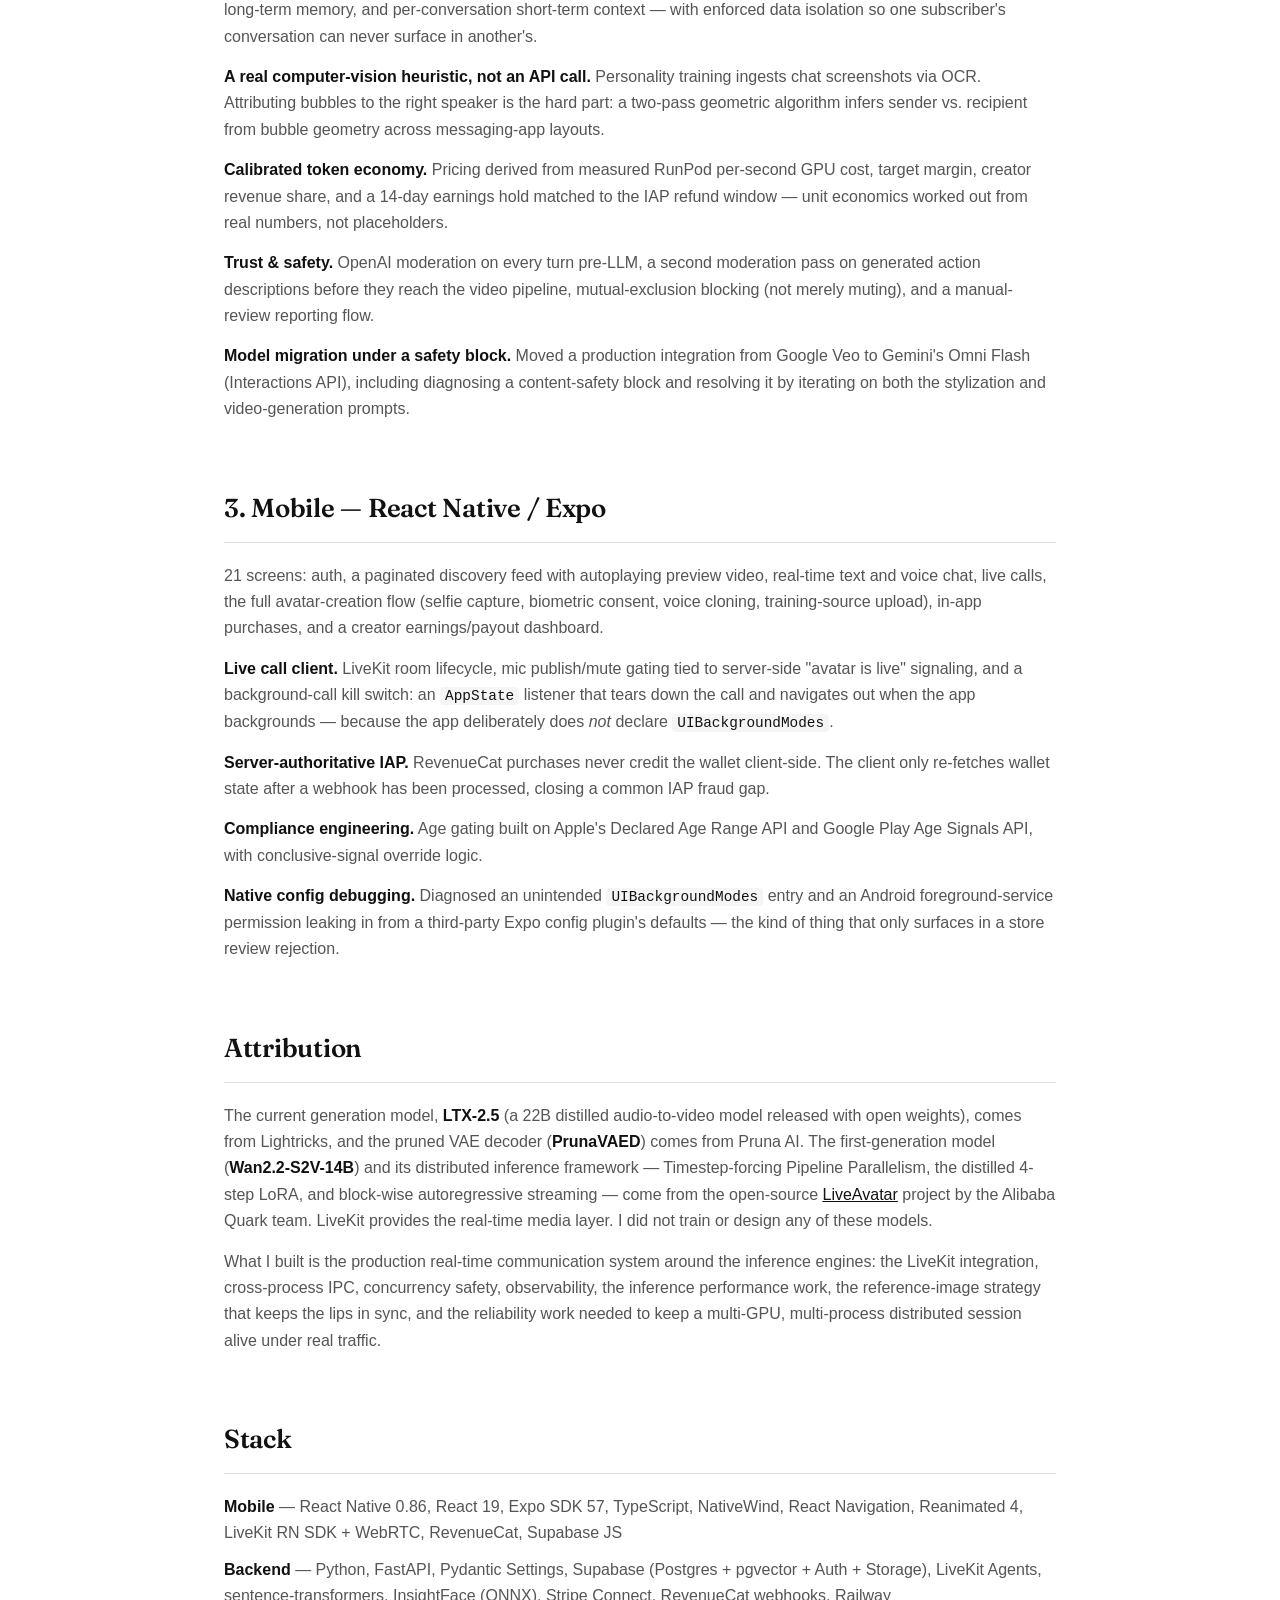
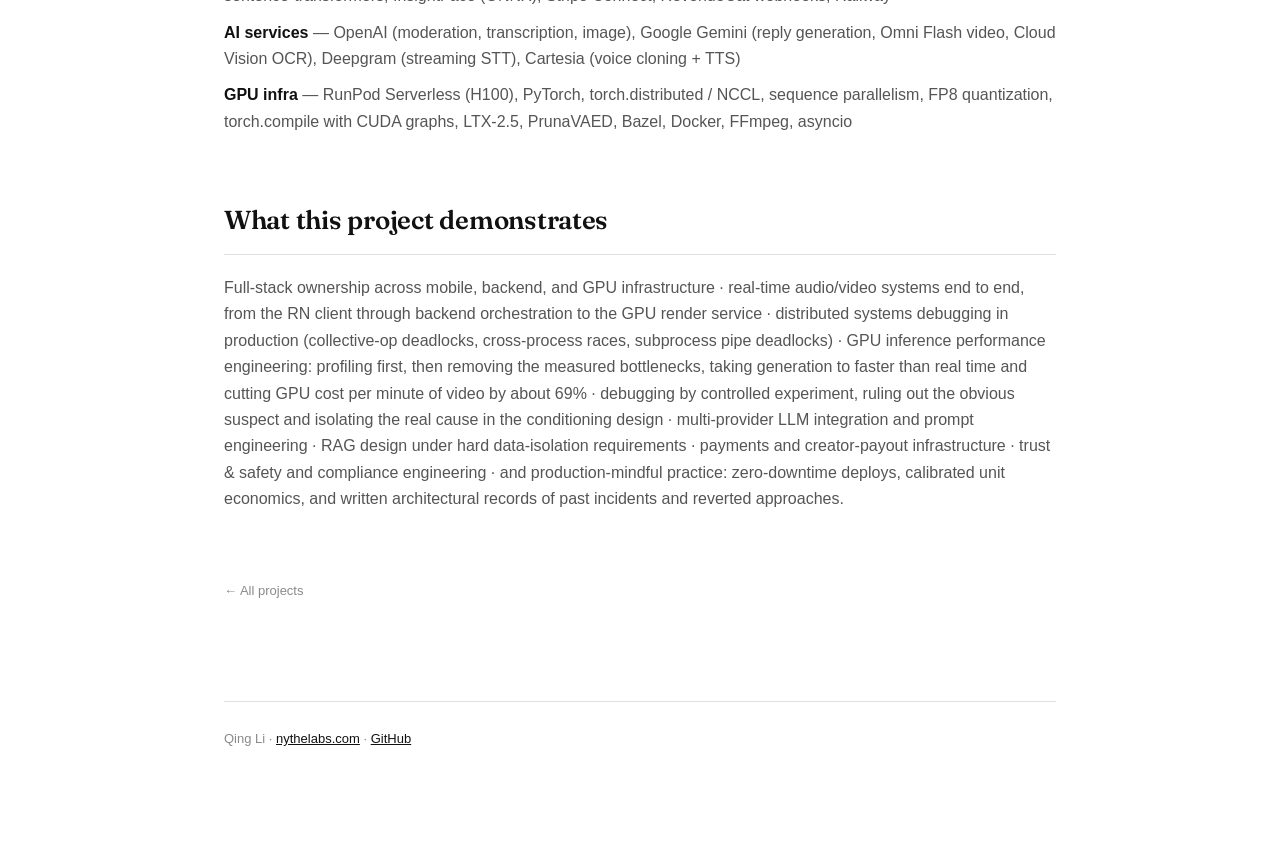
==== commit c4e6ee54: "Add App Store download button to Arcadia page and project card" ====
--- a/projects/arcadia.html
+++ b/projects/arcadia.html
@@ -58,6 +58,13 @@
       <span data-i18n-lang="zh" hidden>用户用自己的聊天记录、照片和声音训练出一个虚拟形象。其他用户可以通过文字、语音消息或实时视频通话与该形象对话 — 在视频通话中，形象以生成式视频作答，而不是对口型的静态图片。</span>
     </p>
     <div class="links">
+      <a class="store-btn" href="https://apps.apple.com/us/app/arcadia-ai-personas/id6797351766">
+        <svg viewBox="0 0 384 512" aria-hidden="true"><path fill="currentColor" d="M318.7 268.7c-.2-36.7 16.4-64.4 50-84.8-18.8-26.9-47.2-41.7-84.7-44.6-35.5-2.8-74.3 20.7-88.5 20.7-15 0-49.4-19.7-76.4-19.7C63.3 141.2 4 184.8 4 273.5q0 39.3 14.4 81.2c12.8 36.7 59 126.7 107.2 125.2 25.2-.6 43-17.9 75.8-17.9 31.8 0 48.3 17.9 76.4 17.9 48.6-.7 90.4-82.5 102.6-119.3-65.2-30.7-61.7-90-61.7-91.9zm-56.6-164.2c27.3-32.4 24.8-61.9 24-72.5-24.1 1.4-52 16.4-67.9 34.9-17.5 19.8-27.8 44.3-25.6 71.9 26.1 2 49.9-11.4 69.5-34.3z"/></svg>
+        <span class="store-btn-text">
+          <small><span data-i18n-lang="en">Download on the</span><span data-i18n-lang="zh" hidden>前往下载</span></small>
+          <strong>App Store</strong>
+        </span>
+      </a>
       <a href="https://nythelabs.com">nythelabs.com</a>
     </div>
   </header>
--- a/assets/style.css
+++ b/assets/style.css
@@ -65,6 +65,20 @@
 .links{display:flex;gap:20px;flex-wrap:wrap;font-size:14px;}
 .links a{text-decoration:underline;text-decoration-color:var(--border);text-underline-offset:3px;}
 .links a:hover{text-decoration-color:currentColor;}
+.links{align-items:center;}
+a.store-btn{
+  display:inline-flex;align-items:center;gap:7px;
+  padding:5px 12px 5px 10px;border-radius:8px;
+  background:var(--text);color:var(--bg);
+  text-decoration:none;line-height:1.15;
+  transition:transform .15s ease,opacity .15s ease;
+}
+a.store-btn:hover{opacity:.88;transform:translateY(-1px);}
+a.store-btn:focus-visible{outline:2px solid var(--text);outline-offset:3px;}
+.store-btn svg{width:15px;height:18px;flex:none;}
+.store-btn-text{display:flex;flex-direction:column;}
+.store-btn-text small{font-size:9px;letter-spacing:.02em;opacity:.85;}
+.store-btn-text strong{color:inherit;font-size:14px;font-weight:600;letter-spacing:-.01em;}
 .note{color:var(--text-faint);font-size:13px;font-style:italic;margin-top:22px;}
 
 section{margin:64px 0;}
@@ -143,7 +157,6 @@
 }
 .project-card .body{
   order:1;
-  position:relative;
   flex:1;
   padding:24px;
   display:flex;
@@ -154,6 +167,11 @@
 .project-card .icon-badge{width:28px;height:28px;flex:none;}
 .project-card .icon-badge img{width:100%;height:100%;object-fit:contain;display:block;}
 .project-card h3{margin:0;font-size:19px;}
+.project-card .card-link{color:inherit;text-decoration:none;}
+.project-card .card-link::after{content:"";position:absolute;inset:0;z-index:1;}
+.project-card:has(.card-link:focus-visible){outline:2px solid var(--text);outline-offset:3px;}
+.project-card .card-link:focus-visible{outline:none;}
+.project-card .store-btn{position:relative;z-index:2;align-self:flex-start;margin-top:16px;color:#fff;}
 .project-card p{margin:0;font-size:14px;color:var(--text-dim);}
 .project-card .tags{margin-top:14px;display:flex;gap:6px;flex-wrap:wrap;}
 .project-card .tags span{
